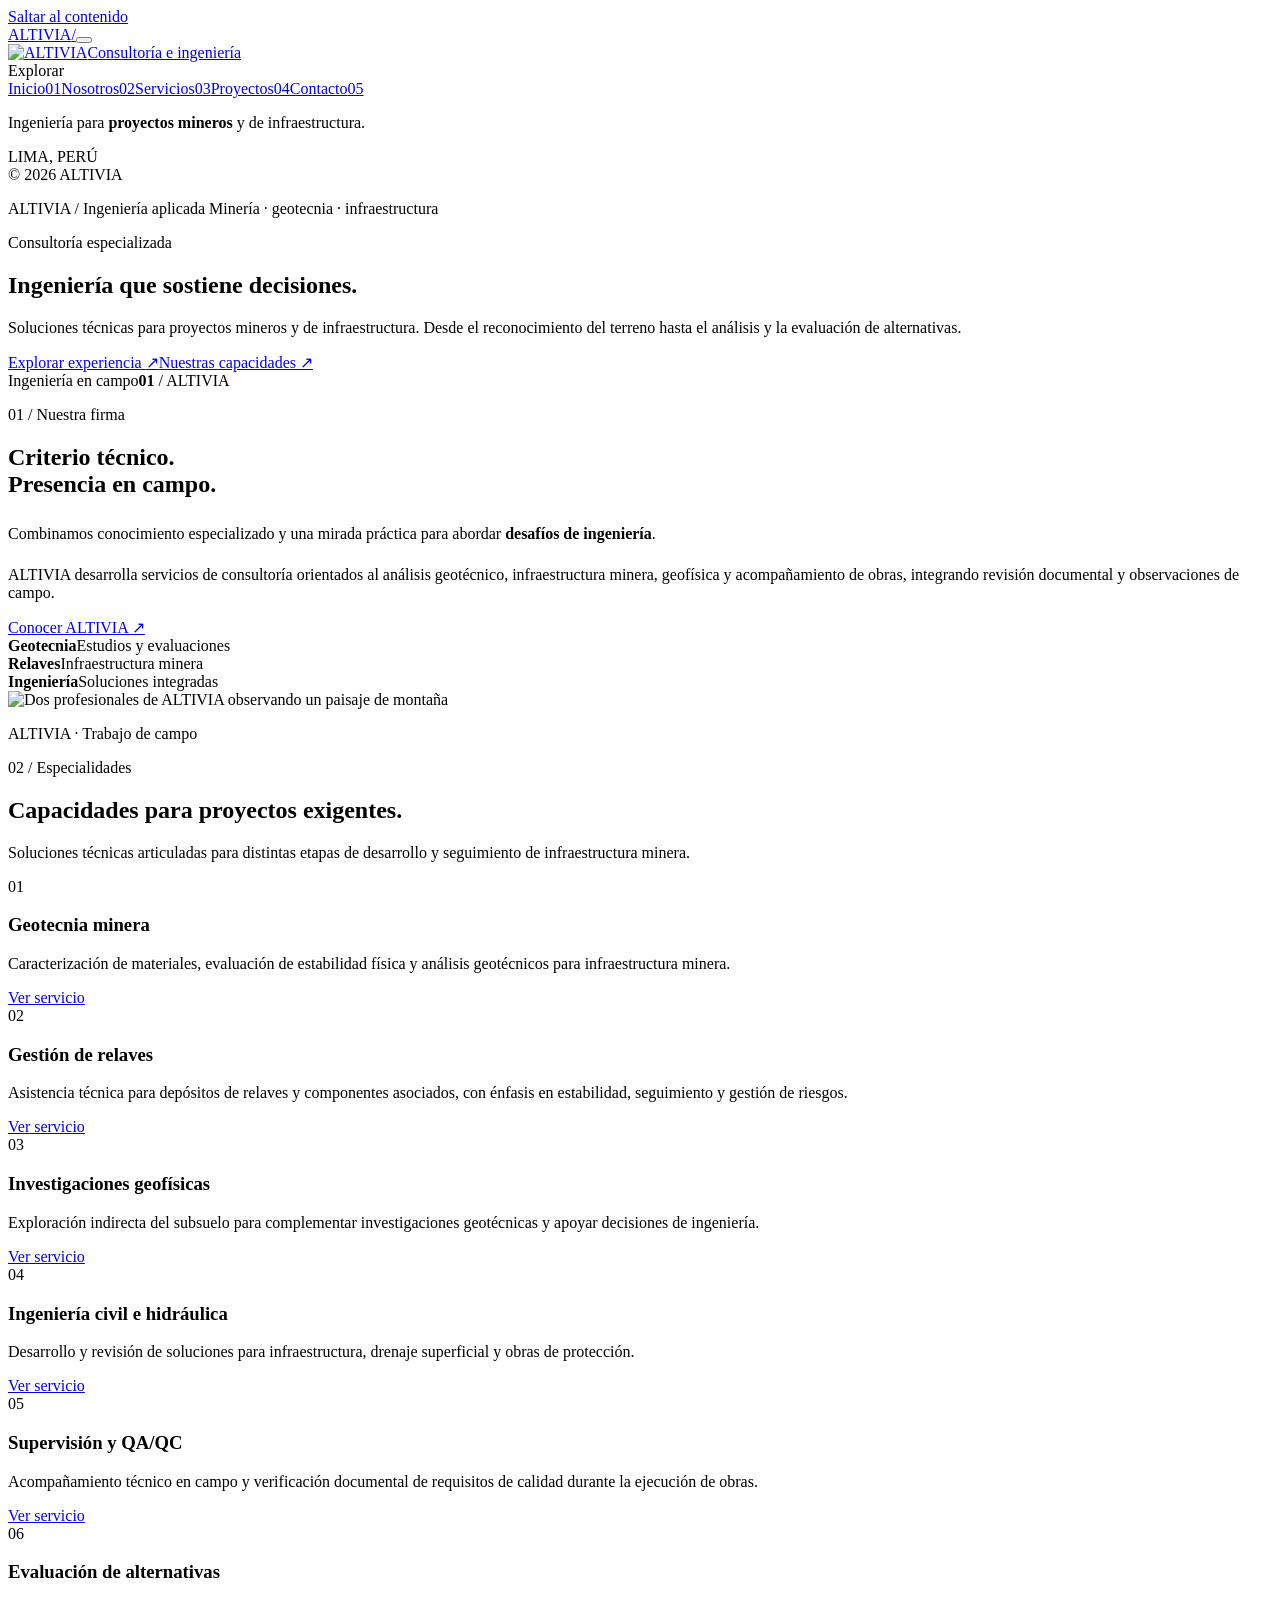
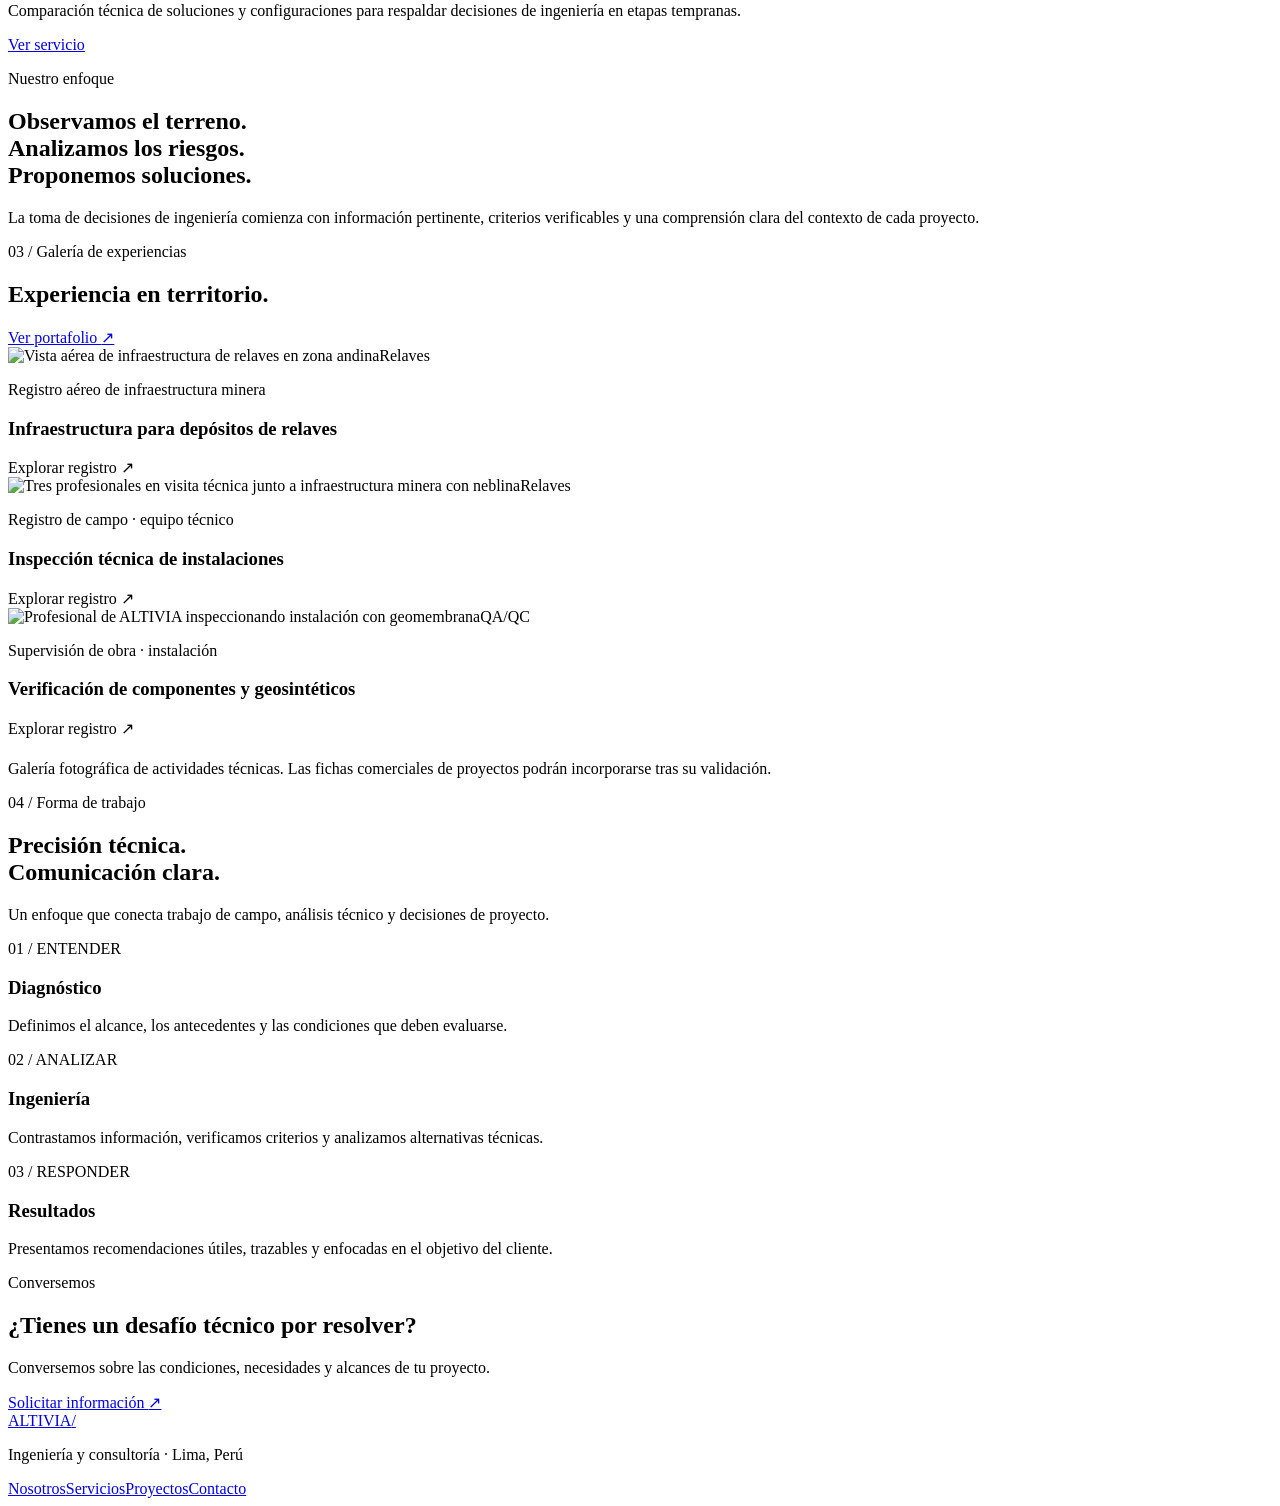
==== index.html @ 5d62ef06 "Add files via upload" ====
<!doctype html><html lang="es"><head><meta charset="utf-8"><meta name="viewport" content="width=device-width,initial-scale=1"><meta name="theme-color" content="#061e30"><meta name="description" content="Ingeniería y consultoría para minería, geotecnia, relaves e infraestructura. ALTIVIA, Lima, Perú."><meta property="og:type" content="website"><meta property="og:title" content="ALTIVIA | Ingeniería y consultoría minera"><meta property="og:description" content="Ingeniería y consultoría para minería, geotecnia, relaves e infraestructura. ALTIVIA, Lima, Perú."><meta property="og:image" content="assets/img/aerial-relaves.webp"><title>ALTIVIA | Ingeniería y consultoría minera</title><link rel="icon" type="image/svg+xml" href="favicon.svg"><link rel="preconnect" href="https://fonts.googleapis.com"><link rel="preconnect" href="https://fonts.gstatic.com" crossorigin><link rel="stylesheet" href="assets/css/styles.css"></head><body><div class="layout"><a class="skip" href="#contenido">Saltar al contenido</a>
<header class="mobile-header"><a class="mobile-logo" href="index.html" aria-label="ALTIVIA, ir al inicio">ALTIVIA<span style="color:var(--red)">/</span></a><button type="button" class="mobile-nav-trigger" id="mobile-menu" aria-label="Abrir navegación" aria-controls="main-sidebar" aria-expanded="false"><span class="burger-icon" aria-hidden="true"><i></i><i></i><i></i></span></button></header>
<div class="mobile-scrim" id="mobile-scrim" aria-hidden="true"></div>
<aside class="sidebar" id="main-sidebar" aria-label="Navegación principal"><a href="index.html" class="brand" aria-label="ALTIVIA - Inicio"><img class="brand-img" src="assets/img/altivia-logotipo-blanco.png" alt="ALTIVIA" width="164" height="45"><span class="brand-sub">Consultoría e ingeniería</span></a><div class="sidebar-lab">Explorar</div><nav class="site-nav"><a class="nav-link current" href="index.html" aria-current="page"><span>Inicio</span><span class="nav-no">01</span></a><a class="nav-link " href="nosotros.html" ><span>Nosotros</span><span class="nav-no">02</span></a><a class="nav-link " href="servicios.html" ><span>Servicios</span><span class="nav-no">03</span></a><a class="nav-link " href="proyectos.html" ><span>Proyectos</span><span class="nav-no">04</span></a><a class="nav-link " href="contacto.html" ><span>Contacto</span><span class="nav-no">05</span></a></nav><div class="sidebar-bottom"><span class="side-line"></span><p class="side-tagline">Ingeniería para <strong>proyectos mineros</strong> y de infraestructura.</p><p class="side-small">LIMA, PERÚ<br>© <span id="year">2026</span> ALTIVIA</p></div></aside><main class="main" id="contenido"><section class="hero"><div class="top-rail"><span>ALTIVIA / Ingeniería aplicada</span><span class="top-right"><i class="top-dot"></i> Minería · geotecnia · infraestructura</span></div><div class="hero-content wrap page-inner"><p class="eyebrow">Consultoría especializada</p><h1>Ingeniería que <strong>sostiene</strong> decisiones.</h1><p class="hero-desc">Soluciones técnicas para proyectos mineros y de infraestructura. Desde el reconocimiento del terreno hasta el análisis y la evaluación de alternativas.</p><div class="btn-row"><a href="proyectos.html" class="button">Explorar experiencia <span class="arrow" aria-hidden="true">↗</span></a><a href="servicios.html" class="button button-outline">Nuestras capacidades <span class="arrow" aria-hidden="true">↗</span></a></div></div><div class="hero-footer"><span class="scroll-indicator">Ingeniería en campo</span><span class="hero-index"><strong>01</strong> / ALTIVIA</span></div></section>
<section class="section section-white wrap"><div class="page-inner two-col"><div><p class="section-kicker">01 / Nuestra firma</p><h2 class="section-title" style="margin-bottom:27px">Criterio técnico.<br><strong>Presencia en campo.</strong></h2><p class="lead">Combinamos conocimiento especializado y una mirada práctica para abordar <strong>desafíos de ingeniería</strong>.</p><p class="bodycopy" style="margin-top:23px">ALTIVIA desarrolla servicios de consultoría orientados al análisis geotécnico, infraestructura minera, geofísica y acompañamiento de obras, integrando revisión documental y observaciones de campo.</p><a href="nosotros.html" class="button button-text" style="margin-top:22px">Conocer ALTIVIA <span class="arrow">↗</span></a><div class="mini-metrics"><div class="mini-metric"><strong>Geotecnia</strong><span>Estudios y evaluaciones</span></div><div class="mini-metric"><strong>Relaves</strong><span>Infraestructura minera</span></div><div class="mini-metric"><strong>Ingeniería</strong><span>Soluciones integradas</span></div></div></div><div><div class="photo-frame about-photo"><img loading="lazy" src="assets/img/equipo-en-campo.webp" alt="Dos profesionales de ALTIVIA observando un paisaje de montaña" width="720" height="960"></div><p class="photo-credit">ALTIVIA · Trabajo de campo</p></div></div></section>
<section class="section section-pale wrap"><div class="page-inner"><div class="section-head"><div><p class="section-kicker">02 / Especialidades</p><h2 class="section-title">Capacidades para <strong>proyectos exigentes.</strong></h2></div><p class="section-intro">Soluciones técnicas articuladas para distintas etapas de desarrollo y seguimiento de infraestructura minera.</p></div><div class="service-list"><article class="service"><span class="service-num">01</span><h3>Geotecnia minera</h3><p>Caracterización de materiales, evaluación de estabilidad física y análisis geotécnicos para infraestructura minera.</p><a class="micro-link" href="servicios.html#servicio-1">Ver servicio</a></article><article class="service"><span class="service-num">02</span><h3>Gestión de relaves</h3><p>Asistencia técnica para depósitos de relaves y componentes asociados, con énfasis en estabilidad, seguimiento y gestión de riesgos.</p><a class="micro-link" href="servicios.html#servicio-2">Ver servicio</a></article><article class="service"><span class="service-num">03</span><h3>Investigaciones geofísicas</h3><p>Exploración indirecta del subsuelo para complementar investigaciones geotécnicas y apoyar decisiones de ingeniería.</p><a class="micro-link" href="servicios.html#servicio-3">Ver servicio</a></article><article class="service"><span class="service-num">04</span><h3>Ingeniería civil e hidráulica</h3><p>Desarrollo y revisión de soluciones para infraestructura, drenaje superficial y obras de protección.</p><a class="micro-link" href="servicios.html#servicio-4">Ver servicio</a></article><article class="service"><span class="service-num">05</span><h3>Supervisión y QA/QC</h3><p>Acompañamiento técnico en campo y verificación documental de requisitos de calidad durante la ejecución de obras.</p><a class="micro-link" href="servicios.html#servicio-5">Ver servicio</a></article><article class="service"><span class="service-num">06</span><h3>Evaluación de alternativas</h3><p>Comparación técnica de soluciones y configuraciones para respaldar decisiones de ingeniería en etapas tempranas.</p><a class="micro-link" href="servicios.html#servicio-6">Ver servicio</a></article></div></div></section>
<section class="image-band wrap"><div class="page-inner" style="width:100%"><div class="band-body"><p class="eyebrow">Nuestro enfoque</p><h2>Observamos el terreno.<br><strong>Analizamos los riesgos.</strong><br>Proponemos soluciones.</h2><p>La toma de decisiones de ingeniería comienza con información pertinente, criterios verificables y una comprensión clara del contexto de cada proyecto.</p></div></div></section>
<section class="section section-white wrap"><div class="page-inner"><div class="section-head"><div><p class="section-kicker">03 / Galería de experiencias</p><h2 class="section-title">Experiencia <strong>en territorio.</strong></h2></div><a class="button button-text" href="proyectos.html">Ver portafolio <span class="arrow">↗</span></a></div><div class="project-grid"><article class="project-card" tabindex="0" role="button" aria-label="Abrir detalles: Infraestructura para depósitos de relaves" data-category="relaves" data-title="Infraestructura para depósitos de relaves" data-description="Registro fotográfico de componentes de una instalación minera en alta montaña. Ejemplo de los entornos donde se desarrollan evaluaciones de ingeniería, estabilidad y manejo del agua." data-label="Relaves" data-tasks="Reconocimiento de componentes e infraestructura|Identificación de condiciones relevantes de campo|Documentación fotográfica para evaluación técnica" data-areas="Registro aéreo de infraestructura minera"><div class="project-media"><img loading="lazy" src="assets/img/aerial-relaves.webp" alt="Vista aérea de infraestructura de relaves en zona andina" width="900" height="720"><span class="project-chip">Relaves</span></div><div class="project-content"><p class="project-sub">Registro aéreo de infraestructura minera</p><h3>Infraestructura para depósitos de relaves</h3><span class="project-link">Explorar registro <span class="arrow" aria-hidden="true">↗</span></span></div></article><article class="project-card" tabindex="0" role="button" aria-label="Abrir detalles: Inspección técnica de instalaciones" data-category="relaves" data-title="Inspección técnica de instalaciones" data-description="Experiencia visual de visitas técnicas en instalaciones con geomembrana y condiciones ambientales exigentes." data-label="Relaves" data-tasks="Recorridos y observaciones de campo|Levantamiento de información y registros|Revisión técnica de condiciones de instalación" data-areas="Registro de campo · equipo técnico"><div class="project-media"><img loading="lazy" src="assets/img/equipo-deposito.webp" alt="Tres profesionales en visita técnica junto a infraestructura minera con neblina" width="900" height="720"><span class="project-chip">Relaves</span></div><div class="project-content"><p class="project-sub">Registro de campo · equipo técnico</p><h3>Inspección técnica de instalaciones</h3><span class="project-link">Explorar registro <span class="arrow" aria-hidden="true">↗</span></span></div></article><article class="project-card" tabindex="0" role="button" aria-label="Abrir detalles: Verificación de componentes y geosintéticos" data-category="calidad" data-title="Verificación de componentes y geosintéticos" data-description="Registro de actividades de observación y seguimiento en campo para el control de componentes de ingeniería." data-label="QA/QC" data-tasks="Inspección visual de componentes|Registro de observaciones técnicas|Seguimiento de condiciones de ejecución" data-areas="Supervisión de obra · instalación"><div class="project-media"><img loading="lazy" src="assets/img/reconocimiento-tecnico.webp" alt="Profesional de ALTIVIA inspeccionando instalación con geomembrana" width="900" height="720"><span class="project-chip">QA/QC</span></div><div class="project-content"><p class="project-sub">Supervisión de obra · instalación</p><h3>Verificación de componentes y geosintéticos</h3><span class="project-link">Explorar registro <span class="arrow" aria-hidden="true">↗</span></span></div></article></div><p class="footnote" style="margin-top:22px">Galería fotográfica de actividades técnicas. Las fichas comerciales de proyectos podrán incorporarse tras su validación.</p></div></section>
<section class="section section-dark wrap"><div class="page-inner"><div class="section-head"><div><p class="section-kicker">04 / Forma de trabajo</p><h2 class="section-title">Precisión técnica.<br><strong>Comunicación clara.</strong></h2></div><p class="section-intro">Un enfoque que conecta trabajo de campo, análisis técnico y decisiones de proyecto.</p></div><div class="values-grid"><div class="value"><span class="value-no">01 / ENTENDER</span><h3 class="value-title">Diagnóstico</h3><p>Definimos el alcance, los antecedentes y las condiciones que deben evaluarse.</p></div><div class="value"><span class="value-no">02 / ANALIZAR</span><h3 class="value-title">Ingeniería</h3><p>Contrastamos información, verificamos criterios y analizamos alternativas técnicas.</p></div><div class="value"><span class="value-no">03 / RESPONDER</span><h3 class="value-title">Resultados</h3><p>Presentamos recomendaciones útiles, trazables y enfocadas en el objetivo del cliente.</p></div></div></div></section><section class="section cta wrap"><div class="page-inner cta-inner"><div><p class="eyebrow">Conversemos</p><h2>¿Tienes un <strong>desafío técnico</strong> por resolver?</h2><p>Conversemos sobre las condiciones, necesidades y alcances de tu proyecto.</p></div><a class="button" href="contacto.html">Solicitar información <span class="arrow" aria-hidden="true">↗</span></a></div></section><footer class="footer wrap"><div class="page-inner footer-inner"><div><a href="index.html" class="footer-brand">ALTIVIA<span class="foot-mark">/</span></a><p class="footer-meta">Ingeniería y consultoría · Lima, Perú</p></div><nav class="footer-links" aria-label="Enlaces inferiores"><a href="nosotros.html">Nosotros</a><a href="servicios.html">Servicios</a><a href="proyectos.html">Proyectos</a><a href="contacto.html">Contacto</a><a data-linkedin href="#" rel="noopener noreferrer" target="_blank" hidden>LinkedIn</a></nav></div></footer></main></div><div class="modal-overlay" id="project-modal" role="presentation" hidden><div class="modal" role="dialog" aria-modal="true" aria-labelledby="modal-title"><img class="modal-photo" id="modal-image" src="assets/img/aerial-relaves.webp" alt=""><div class="modal-body"><p class="eyebrow" id="modal-category">Registro</p><h2 id="modal-title">Registro técnico</h2><p id="modal-description"></p><p class="modal-label">Actividades relacionadas</p><ul id="modal-list"></ul><div class="fine-rule"></div><p class="footnote">Las fotografías representan experiencias de campo. Los alcances y referencias comerciales deberán validarse antes de su difusión pública.</p><a class="button button-navy" href="contacto.html" style="margin-top:25px">Conversemos <span class="arrow" aria-hidden="true">↗</span></a></div><button class="modal-close" type="button" aria-label="Cerrar detalles">×</button></div></div><script src="assets/js/config.js" defer></script><script src="assets/js/main.js" defer></script></body></html>
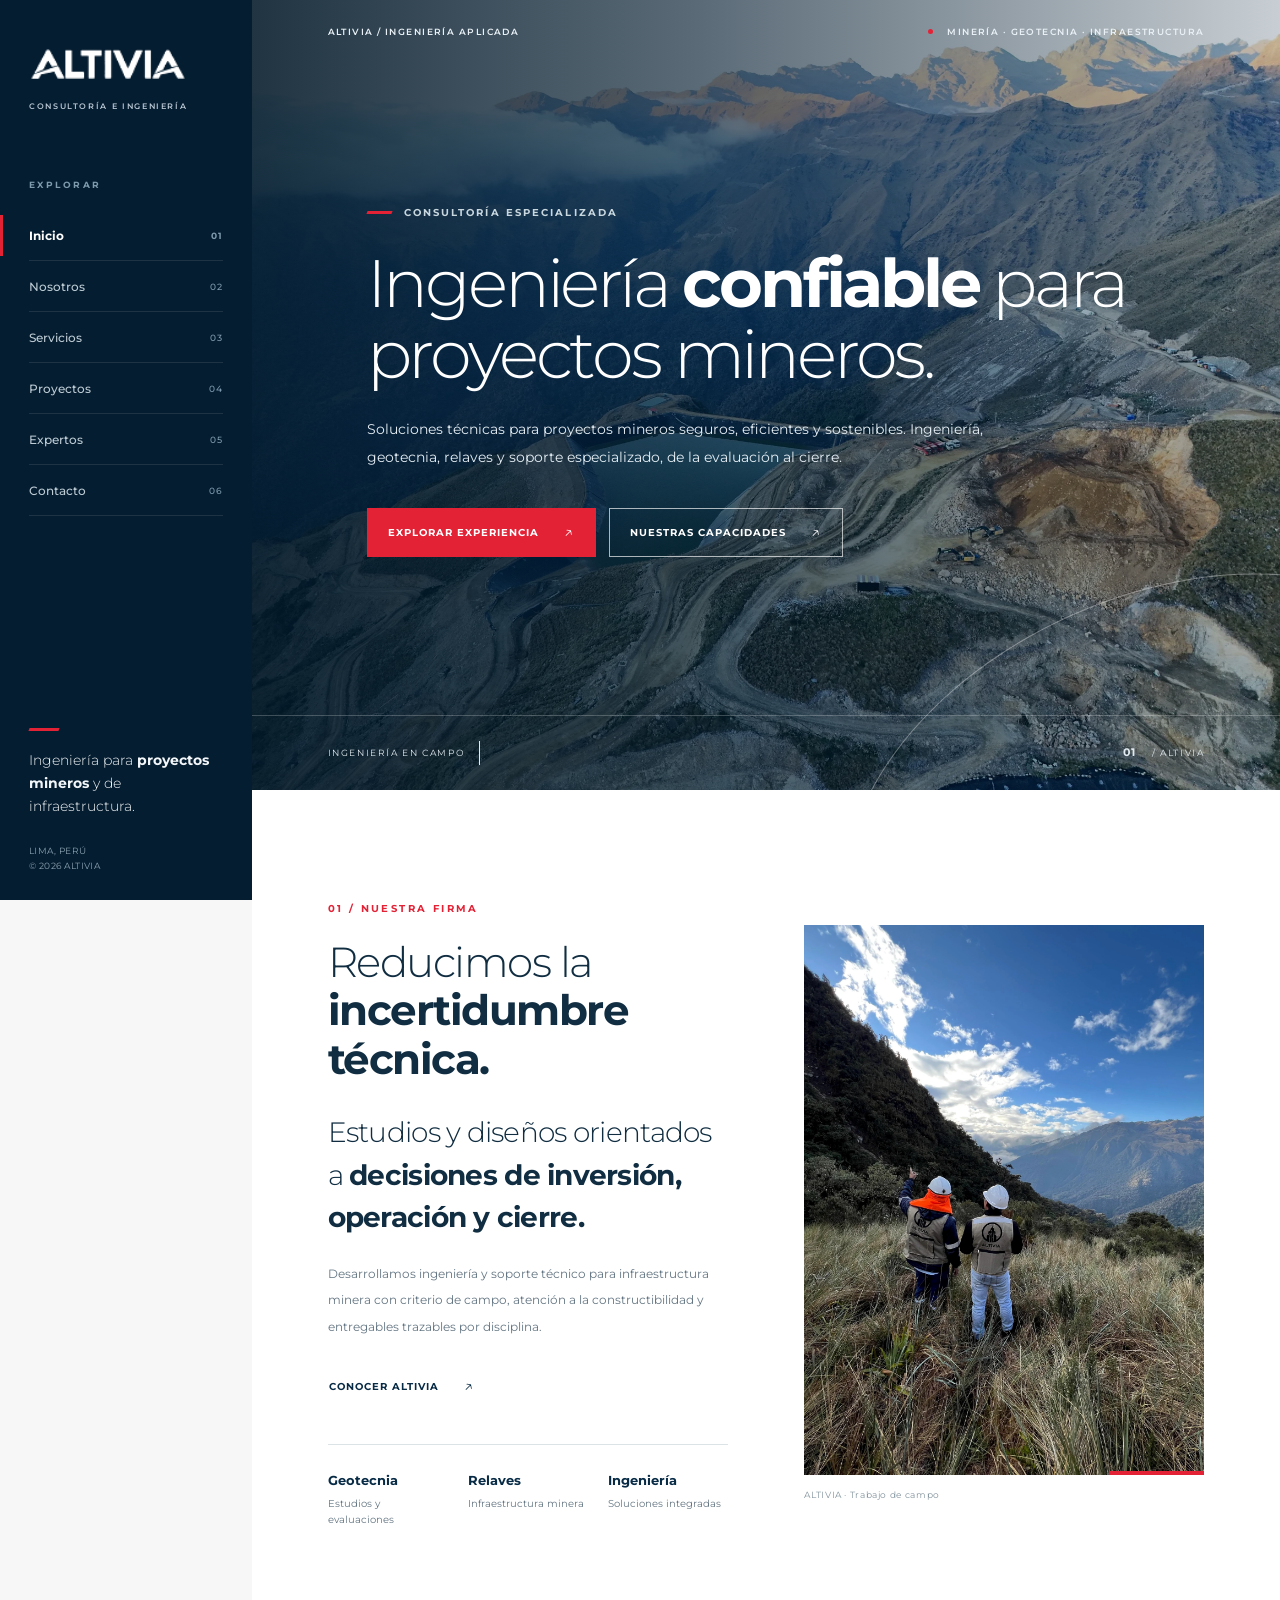
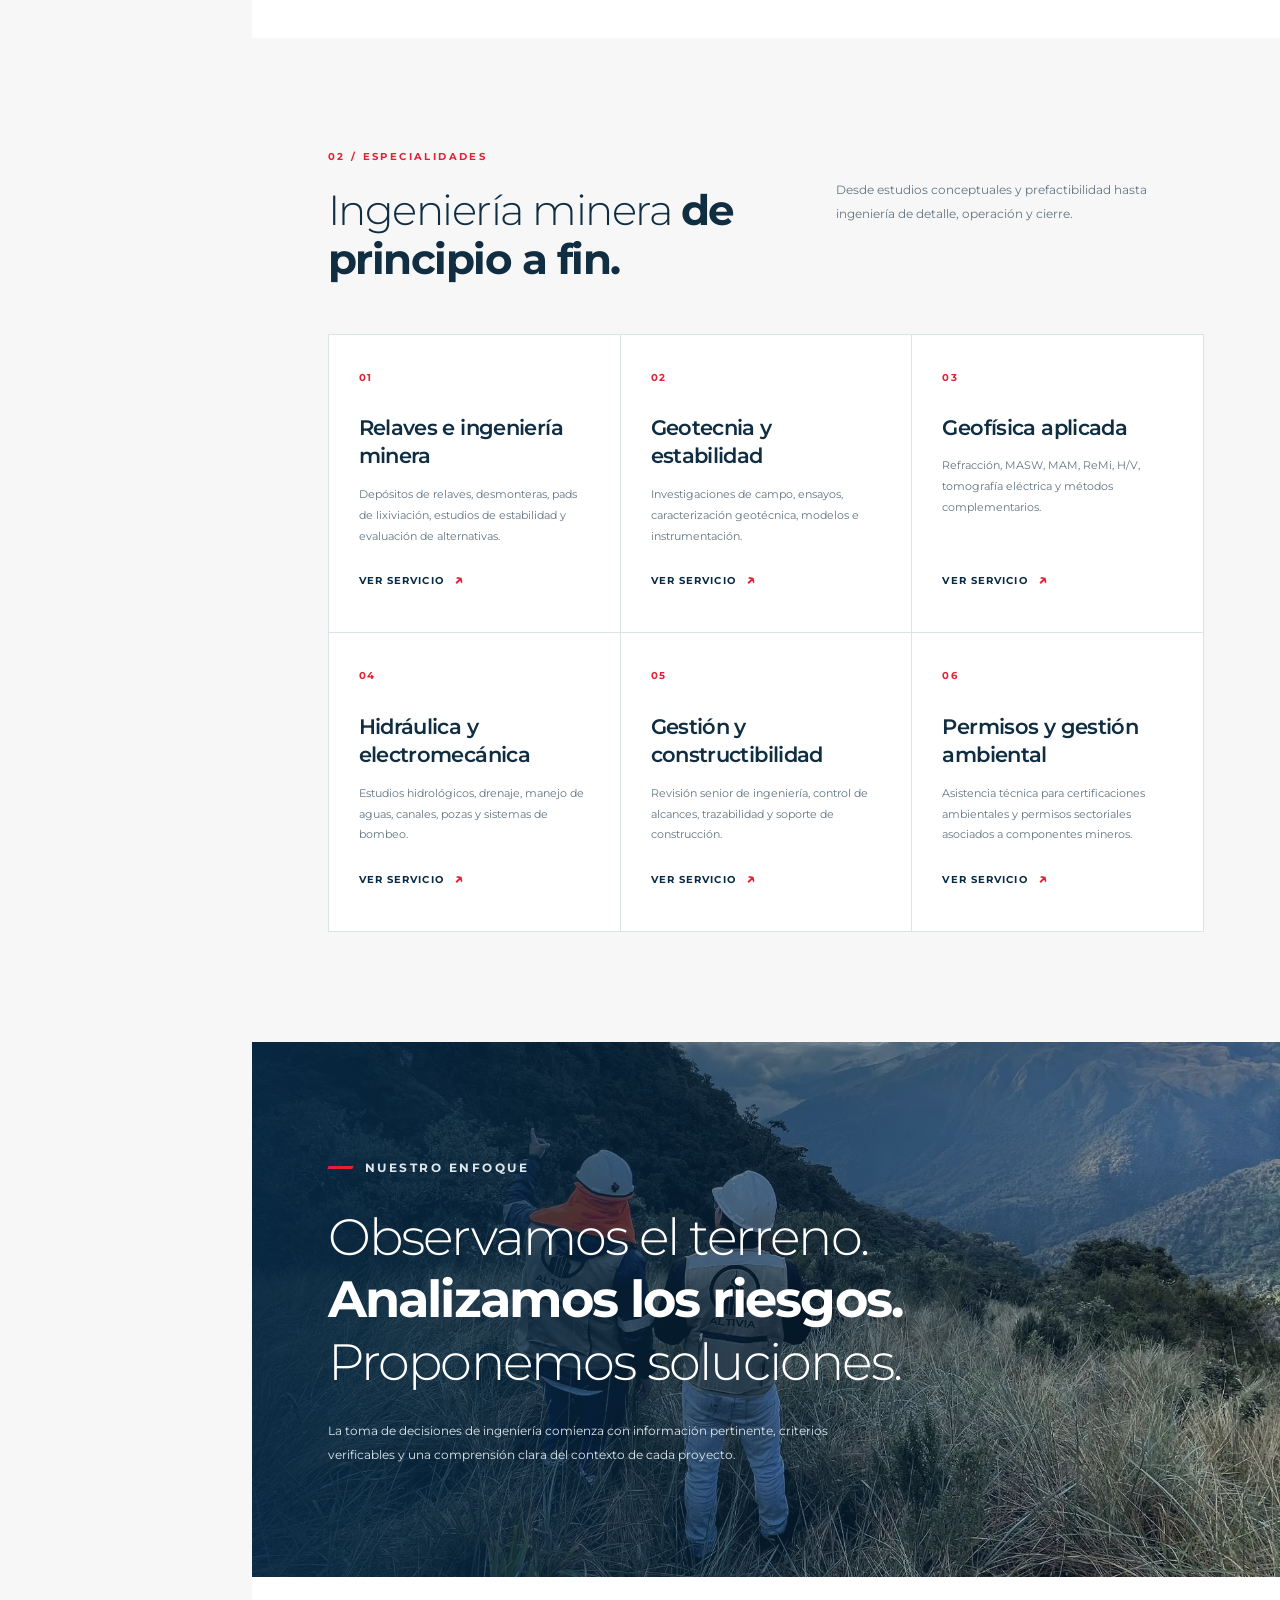
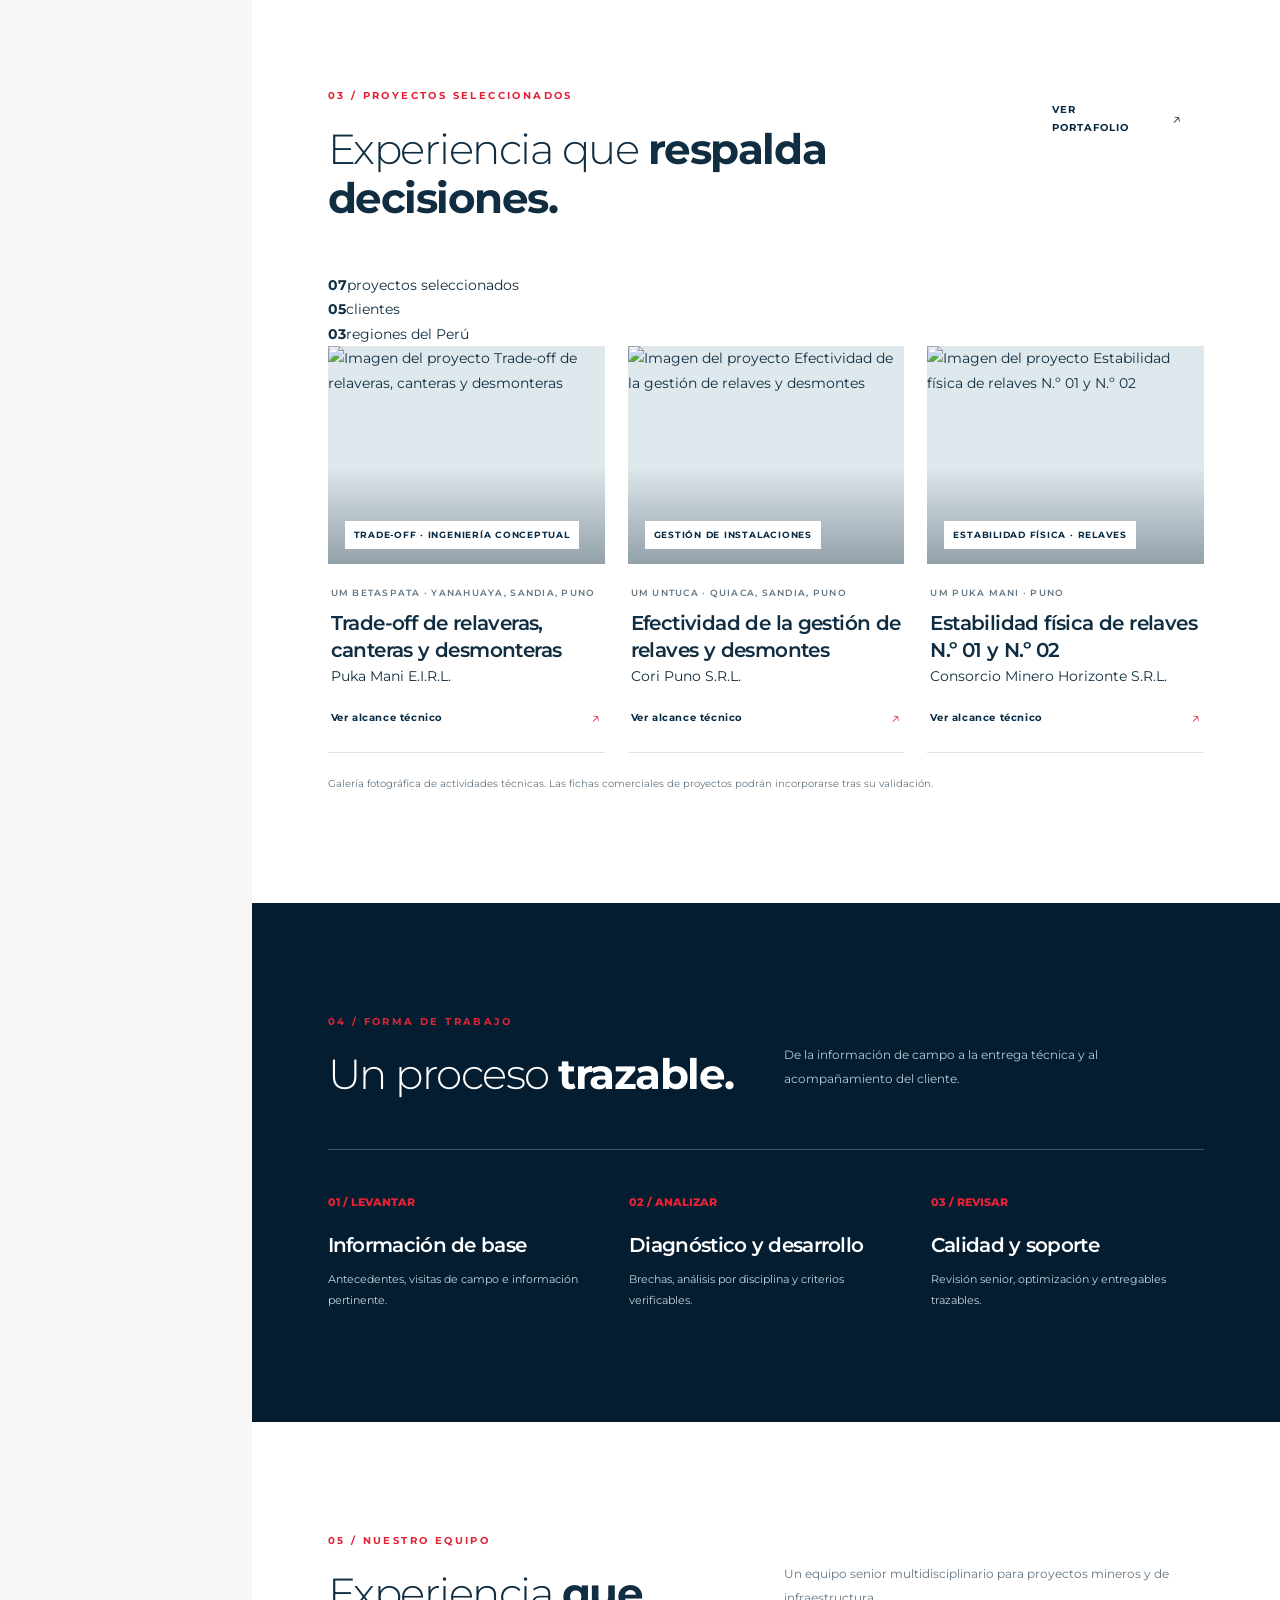
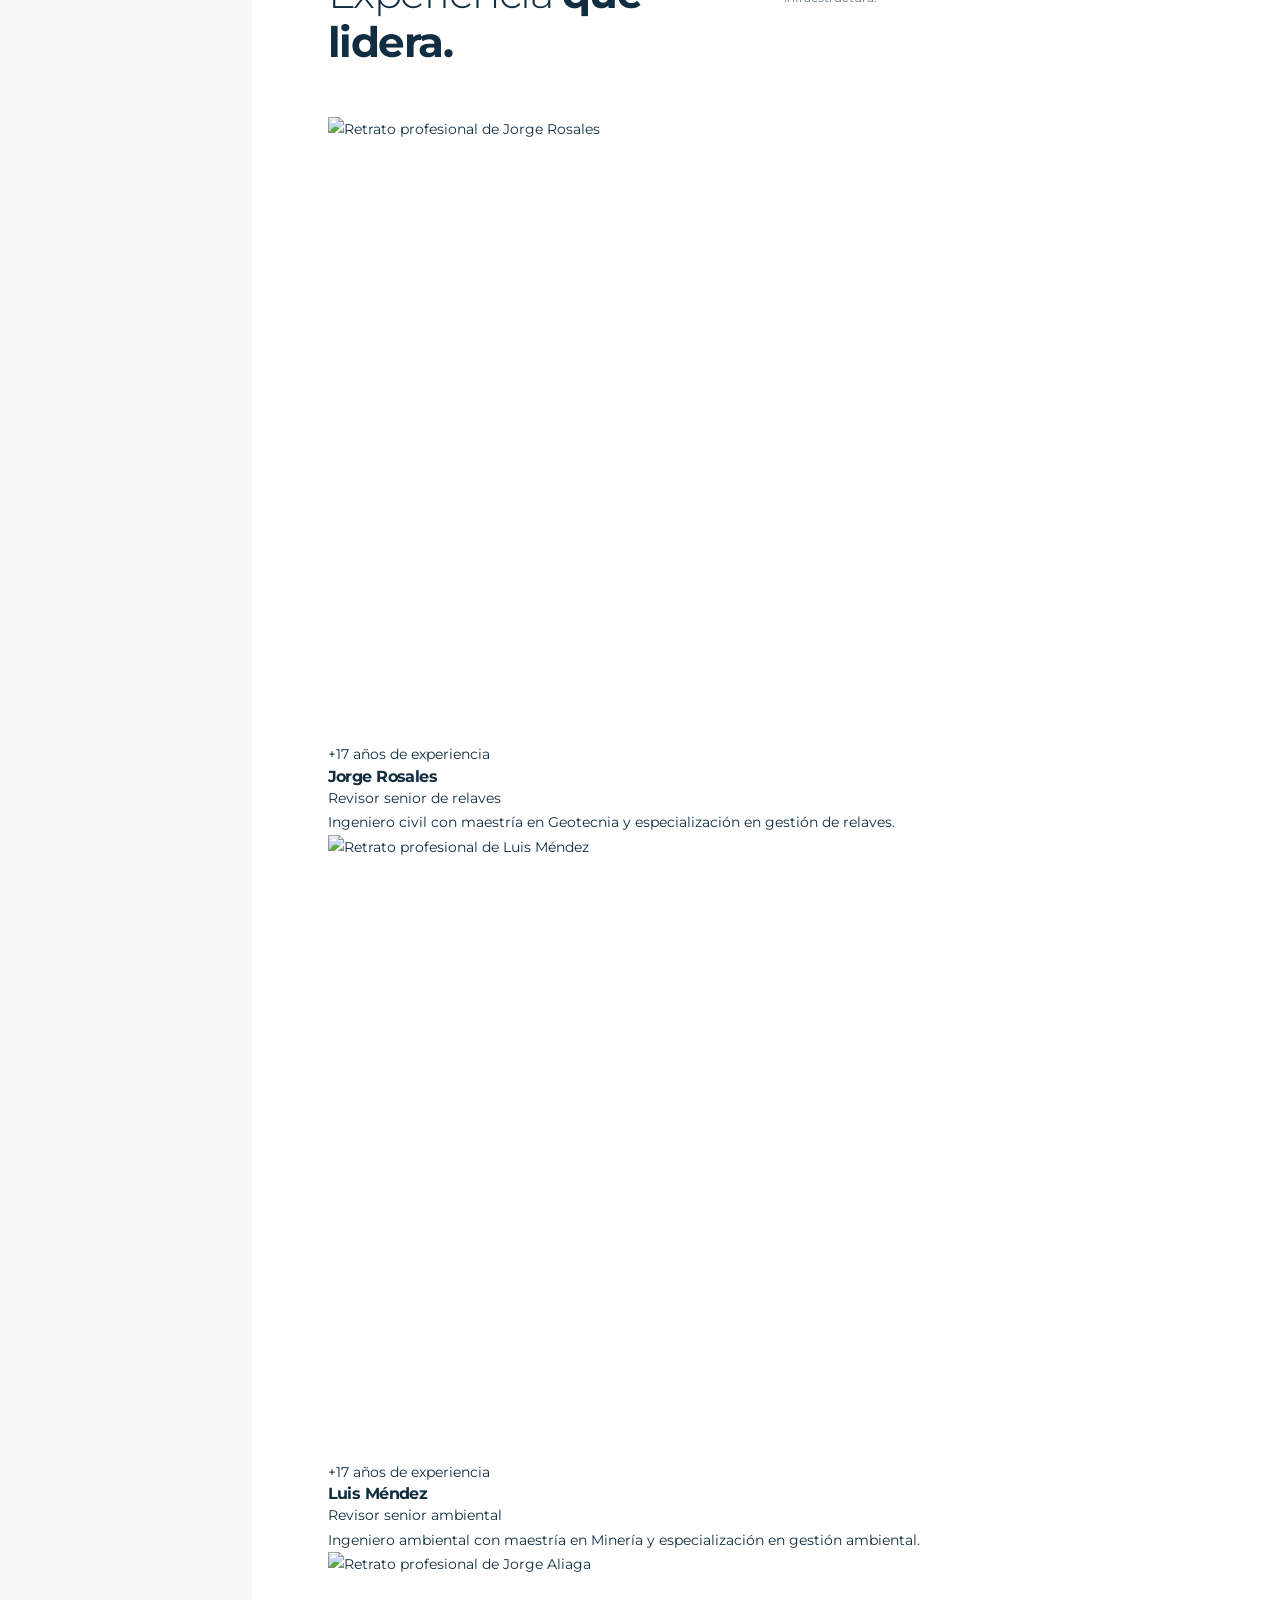
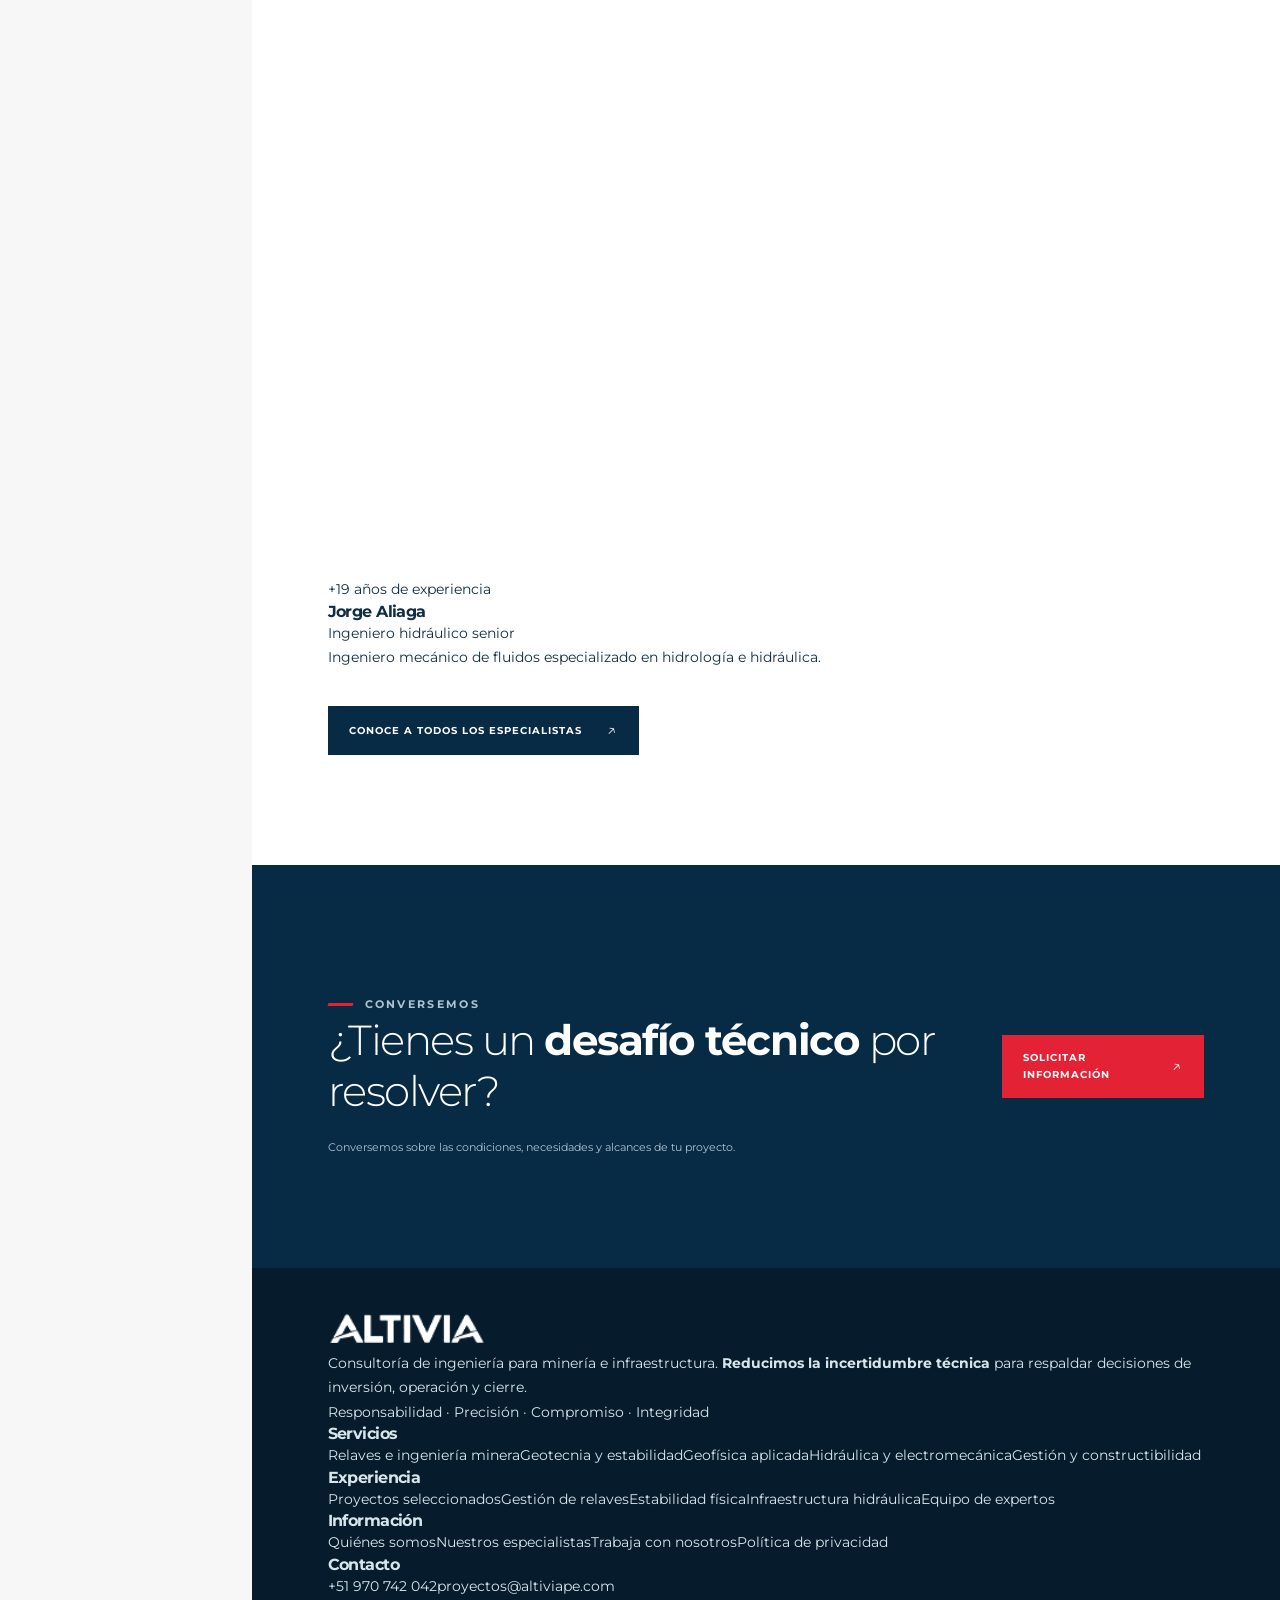
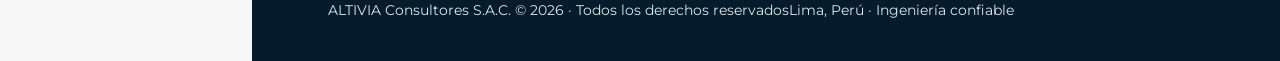
==== commit ce787ec9: "Add files via upload" ====
--- a/index.html
+++ b/index.html
@@ -1,9 +1,10 @@
-<!doctype html><html lang="es"><head><meta charset="utf-8"><meta name="viewport" content="width=device-width,initial-scale=1"><meta name="theme-color" content="#061e30"><meta name="description" content="Ingeniería y consultoría para minería, geotecnia, relaves e infraestructura. ALTIVIA, Lima, Perú."><meta property="og:type" content="website"><meta property="og:title" content="ALTIVIA | Ingeniería y consultoría minera"><meta property="og:description" content="Ingeniería y consultoría para minería, geotecnia, relaves e infraestructura. ALTIVIA, Lima, Perú."><meta property="og:image" content="assets/img/aerial-relaves.webp"><title>ALTIVIA | Ingeniería y consultoría minera</title><link rel="icon" type="image/svg+xml" href="favicon.svg"><link rel="preconnect" href="https://fonts.googleapis.com"><link rel="preconnect" href="https://fonts.gstatic.com" crossorigin><link rel="stylesheet" href="assets/css/styles.css"></head><body><div class="layout"><a class="skip" href="#contenido">Saltar al contenido</a>
-<header class="mobile-header"><a class="mobile-logo" href="index.html" aria-label="ALTIVIA, ir al inicio">ALTIVIA<span style="color:var(--red)">/</span></a><button type="button" class="mobile-nav-trigger" id="mobile-menu" aria-label="Abrir navegación" aria-controls="main-sidebar" aria-expanded="false"><span class="burger-icon" aria-hidden="true"><i></i><i></i><i></i></span></button></header>
-<div class="mobile-scrim" id="mobile-scrim" aria-hidden="true"></div>
-<aside class="sidebar" id="main-sidebar" aria-label="Navegación principal"><a href="index.html" class="brand" aria-label="ALTIVIA - Inicio"><img class="brand-img" src="assets/img/altivia-logotipo-blanco.png" alt="ALTIVIA" width="164" height="45"><span class="brand-sub">Consultoría e ingeniería</span></a><div class="sidebar-lab">Explorar</div><nav class="site-nav"><a class="nav-link current" href="index.html" aria-current="page"><span>Inicio</span><span class="nav-no">01</span></a><a class="nav-link " href="nosotros.html" ><span>Nosotros</span><span class="nav-no">02</span></a><a class="nav-link " href="servicios.html" ><span>Servicios</span><span class="nav-no">03</span></a><a class="nav-link " href="proyectos.html" ><span>Proyectos</span><span class="nav-no">04</span></a><a class="nav-link " href="contacto.html" ><span>Contacto</span><span class="nav-no">05</span></a></nav><div class="sidebar-bottom"><span class="side-line"></span><p class="side-tagline">Ingeniería para <strong>proyectos mineros</strong> y de infraestructura.</p><p class="side-small">LIMA, PERÚ<br>© <span id="year">2026</span> ALTIVIA</p></div></aside><main class="main" id="contenido"><section class="hero"><div class="top-rail"><span>ALTIVIA / Ingeniería aplicada</span><span class="top-right"><i class="top-dot"></i> Minería · geotecnia · infraestructura</span></div><div class="hero-content wrap page-inner"><p class="eyebrow">Consultoría especializada</p><h1>Ingeniería que <strong>sostiene</strong> decisiones.</h1><p class="hero-desc">Soluciones técnicas para proyectos mineros y de infraestructura. Desde el reconocimiento del terreno hasta el análisis y la evaluación de alternativas.</p><div class="btn-row"><a href="proyectos.html" class="button">Explorar experiencia <span class="arrow" aria-hidden="true">↗</span></a><a href="servicios.html" class="button button-outline">Nuestras capacidades <span class="arrow" aria-hidden="true">↗</span></a></div></div><div class="hero-footer"><span class="scroll-indicator">Ingeniería en campo</span><span class="hero-index"><strong>01</strong> / ALTIVIA</span></div></section>
-<section class="section section-white wrap"><div class="page-inner two-col"><div><p class="section-kicker">01 / Nuestra firma</p><h2 class="section-title" style="margin-bottom:27px">Criterio técnico.<br><strong>Presencia en campo.</strong></h2><p class="lead">Combinamos conocimiento especializado y una mirada práctica para abordar <strong>desafíos de ingeniería</strong>.</p><p class="bodycopy" style="margin-top:23px">ALTIVIA desarrolla servicios de consultoría orientados al análisis geotécnico, infraestructura minera, geofísica y acompañamiento de obras, integrando revisión documental y observaciones de campo.</p><a href="nosotros.html" class="button button-text" style="margin-top:22px">Conocer ALTIVIA <span class="arrow">↗</span></a><div class="mini-metrics"><div class="mini-metric"><strong>Geotecnia</strong><span>Estudios y evaluaciones</span></div><div class="mini-metric"><strong>Relaves</strong><span>Infraestructura minera</span></div><div class="mini-metric"><strong>Ingeniería</strong><span>Soluciones integradas</span></div></div></div><div><div class="photo-frame about-photo"><img loading="lazy" src="assets/img/equipo-en-campo.webp" alt="Dos profesionales de ALTIVIA observando un paisaje de montaña" width="720" height="960"></div><p class="photo-credit">ALTIVIA · Trabajo de campo</p></div></div></section>
-<section class="section section-pale wrap"><div class="page-inner"><div class="section-head"><div><p class="section-kicker">02 / Especialidades</p><h2 class="section-title">Capacidades para <strong>proyectos exigentes.</strong></h2></div><p class="section-intro">Soluciones técnicas articuladas para distintas etapas de desarrollo y seguimiento de infraestructura minera.</p></div><div class="service-list"><article class="service"><span class="service-num">01</span><h3>Geotecnia minera</h3><p>Caracterización de materiales, evaluación de estabilidad física y análisis geotécnicos para infraestructura minera.</p><a class="micro-link" href="servicios.html#servicio-1">Ver servicio</a></article><article class="service"><span class="service-num">02</span><h3>Gestión de relaves</h3><p>Asistencia técnica para depósitos de relaves y componentes asociados, con énfasis en estabilidad, seguimiento y gestión de riesgos.</p><a class="micro-link" href="servicios.html#servicio-2">Ver servicio</a></article><article class="service"><span class="service-num">03</span><h3>Investigaciones geofísicas</h3><p>Exploración indirecta del subsuelo para complementar investigaciones geotécnicas y apoyar decisiones de ingeniería.</p><a class="micro-link" href="servicios.html#servicio-3">Ver servicio</a></article><article class="service"><span class="service-num">04</span><h3>Ingeniería civil e hidráulica</h3><p>Desarrollo y revisión de soluciones para infraestructura, drenaje superficial y obras de protección.</p><a class="micro-link" href="servicios.html#servicio-4">Ver servicio</a></article><article class="service"><span class="service-num">05</span><h3>Supervisión y QA/QC</h3><p>Acompañamiento técnico en campo y verificación documental de requisitos de calidad durante la ejecución de obras.</p><a class="micro-link" href="servicios.html#servicio-5">Ver servicio</a></article><article class="service"><span class="service-num">06</span><h3>Evaluación de alternativas</h3><p>Comparación técnica de soluciones y configuraciones para respaldar decisiones de ingeniería en etapas tempranas.</p><a class="micro-link" href="servicios.html#servicio-6">Ver servicio</a></article></div></div></section>
-<section class="image-band wrap"><div class="page-inner" style="width:100%"><div class="band-body"><p class="eyebrow">Nuestro enfoque</p><h2>Observamos el terreno.<br><strong>Analizamos los riesgos.</strong><br>Proponemos soluciones.</h2><p>La toma de decisiones de ingeniería comienza con información pertinente, criterios verificables y una comprensión clara del contexto de cada proyecto.</p></div></div></section>
-<section class="section section-white wrap"><div class="page-inner"><div class="section-head"><div><p class="section-kicker">03 / Galería de experiencias</p><h2 class="section-title">Experiencia <strong>en territorio.</strong></h2></div><a class="button button-text" href="proyectos.html">Ver portafolio <span class="arrow">↗</span></a></div><div class="project-grid"><article class="project-card" tabindex="0" role="button" aria-label="Abrir detalles: Infraestructura para depósitos de relaves" data-category="relaves" data-title="Infraestructura para depósitos de relaves" data-description="Registro fotográfico de componentes de una instalación minera en alta montaña. Ejemplo de los entornos donde se desarrollan evaluaciones de ingeniería, estabilidad y manejo del agua." data-label="Relaves" data-tasks="Reconocimiento de componentes e infraestructura|Identificación de condiciones relevantes de campo|Documentación fotográfica para evaluación técnica" data-areas="Registro aéreo de infraestructura minera"><div class="project-media"><img loading="lazy" src="assets/img/aerial-relaves.webp" alt="Vista aérea de infraestructura de relaves en zona andina" width="900" height="720"><span class="project-chip">Relaves</span></div><div class="project-content"><p class="project-sub">Registro aéreo de infraestructura minera</p><h3>Infraestructura para depósitos de relaves</h3><span class="project-link">Explorar registro <span class="arrow" aria-hidden="true">↗</span></span></div></article><article class="project-card" tabindex="0" role="button" aria-label="Abrir detalles: Inspección técnica de instalaciones" data-category="relaves" data-title="Inspección técnica de instalaciones" data-description="Experiencia visual de visitas técnicas en instalaciones con geomembrana y condiciones ambientales exigentes." data-label="Relaves" data-tasks="Recorridos y observaciones de campo|Levantamiento de información y registros|Revisión técnica de condiciones de instalación" data-areas="Registro de campo · equipo técnico"><div class="project-media"><img loading="lazy" src="assets/img/equipo-deposito.webp" alt="Tres profesionales en visita técnica junto a infraestructura minera con neblina" width="900" height="720"><span class="project-chip">Relaves</span></div><div class="project-content"><p class="project-sub">Registro de campo · equipo técnico</p><h3>Inspección técnica de instalaciones</h3><span class="project-link">Explorar registro <span class="arrow" aria-hidden="true">↗</span></span></div></article><article class="project-card" tabindex="0" role="button" aria-label="Abrir detalles: Verificación de componentes y geosintéticos" data-category="calidad" data-title="Verificación de componentes y geosintéticos" data-description="Registro de actividades de observación y seguimiento en campo para el control de componentes de ingeniería." data-label="QA/QC" data-tasks="Inspección visual de componentes|Registro de observaciones técnicas|Seguimiento de condiciones de ejecución" data-areas="Supervisión de obra · instalación"><div class="project-media"><img loading="lazy" src="assets/img/reconocimiento-tecnico.webp" alt="Profesional de ALTIVIA inspeccionando instalación con geomembrana" width="900" height="720"><span class="project-chip">QA/QC</span></div><div class="project-content"><p class="project-sub">Supervisión de obra · instalación</p><h3>Verificación de componentes y geosintéticos</h3><span class="project-link">Explorar registro <span class="arrow" aria-hidden="true">↗</span></span></div></article></div><p class="footnote" style="margin-top:22px">Galería fotográfica de actividades técnicas. Las fichas comerciales de proyectos podrán incorporarse tras su validación.</p></div></section>
-<section class="section section-dark wrap"><div class="page-inner"><div class="section-head"><div><p class="section-kicker">04 / Forma de trabajo</p><h2 class="section-title">Precisión técnica.<br><strong>Comunicación clara.</strong></h2></div><p class="section-intro">Un enfoque que conecta trabajo de campo, análisis técnico y decisiones de proyecto.</p></div><div class="values-grid"><div class="value"><span class="value-no">01 / ENTENDER</span><h3 class="value-title">Diagnóstico</h3><p>Definimos el alcance, los antecedentes y las condiciones que deben evaluarse.</p></div><div class="value"><span class="value-no">02 / ANALIZAR</span><h3 class="value-title">Ingeniería</h3><p>Contrastamos información, verificamos criterios y analizamos alternativas técnicas.</p></div><div class="value"><span class="value-no">03 / RESPONDER</span><h3 class="value-title">Resultados</h3><p>Presentamos recomendaciones útiles, trazables y enfocadas en el objetivo del cliente.</p></div></div></div></section><section class="section cta wrap"><div class="page-inner cta-inner"><div><p class="eyebrow">Conversemos</p><h2>¿Tienes un <strong>desafío técnico</strong> por resolver?</h2><p>Conversemos sobre las condiciones, necesidades y alcances de tu proyecto.</p></div><a class="button" href="contacto.html">Solicitar información <span class="arrow" aria-hidden="true">↗</span></a></div></section><footer class="footer wrap"><div class="page-inner footer-inner"><div><a href="index.html" class="footer-brand">ALTIVIA<span class="foot-mark">/</span></a><p class="footer-meta">Ingeniería y consultoría · Lima, Perú</p></div><nav class="footer-links" aria-label="Enlaces inferiores"><a href="nosotros.html">Nosotros</a><a href="servicios.html">Servicios</a><a href="proyectos.html">Proyectos</a><a href="contacto.html">Contacto</a><a data-linkedin href="#" rel="noopener noreferrer" target="_blank" hidden>LinkedIn</a></nav></div></footer></main></div><div class="modal-overlay" id="project-modal" role="presentation" hidden><div class="modal" role="dialog" aria-modal="true" aria-labelledby="modal-title"><img class="modal-photo" id="modal-image" src="assets/img/aerial-relaves.webp" alt=""><div class="modal-body"><p class="eyebrow" id="modal-category">Registro</p><h2 id="modal-title">Registro técnico</h2><p id="modal-description"></p><p class="modal-label">Actividades relacionadas</p><ul id="modal-list"></ul><div class="fine-rule"></div><p class="footnote">Las fotografías representan experiencias de campo. Los alcances y referencias comerciales deberán validarse antes de su difusión pública.</p><a class="button button-navy" href="contacto.html" style="margin-top:25px">Conversemos <span class="arrow" aria-hidden="true">↗</span></a></div><button class="modal-close" type="button" aria-label="Cerrar detalles">×</button></div></div><script src="assets/js/config.js" defer></script><script src="assets/js/main.js" defer></script></body></html>+<!DOCTYPE html>
+<html lang="es"><head><meta charset="utf-8"/><meta content="width=device-width,initial-scale=1" name="viewport"/><meta content="#061e30" name="theme-color"/><meta content="Ingeniería y consultoría para minería, geotecnia, relaves e infraestructura. ALTIVIA, Lima, Perú." name="description"/><meta content="website" property="og:type"/><meta content="ALTIVIA | Ingeniería y consultoría minera" property="og:title"/><meta content="Ingeniería y consultoría para minería, geotecnia, relaves e infraestructura. ALTIVIA, Lima, Perú." property="og:description"/><meta content="assets/img/aerial-relaves.webp" property="og:image"/><title>ALTIVIA | Ingeniería y consultoría minera</title><link href="favicon.svg" rel="icon" type="image/svg+xml"/><link href="https://fonts.googleapis.com" rel="preconnect"/><link crossorigin="" href="https://fonts.gstatic.com" rel="preconnect"/><link href="assets/css/styles.css?v=3" rel="stylesheet"/></head><body><div class="layout"><a class="skip" href="#contenido">Saltar al contenido</a>
+<header class="mobile-header"><a aria-label="ALTIVIA, ir al inicio" class="mobile-logo" href="index.html">ALTIVIA<span style="color:var(--red)">/</span></a><button aria-controls="main-sidebar" aria-expanded="false" aria-label="Abrir navegación" class="mobile-nav-trigger" id="mobile-menu" type="button"><span aria-hidden="true" class="burger-icon"><i></i><i></i><i></i></span></button></header>
+<div aria-hidden="true" class="mobile-scrim" id="mobile-scrim"></div>
+<aside aria-label="Navegación principal" class="sidebar" id="main-sidebar"><a aria-label="ALTIVIA - Inicio" class="brand" href="index.html"><img alt="ALTIVIA" class="brand-img" height="45" src="assets/img/altivia-logotipo-blanco.png" width="164"/><span class="brand-sub">Consultoría e ingeniería</span></a><div class="sidebar-lab">Explorar</div><nav class="site-nav"><a aria-current="page" class="nav-link current" href="index.html"><span>Inicio</span><span class="nav-no">01</span></a><a class="nav-link" href="nosotros.html"><span>Nosotros</span><span class="nav-no">02</span></a><a class="nav-link" href="servicios.html"><span>Servicios</span><span class="nav-no">03</span></a><a class="nav-link" href="proyectos.html"><span>Proyectos</span><span class="nav-no">04</span></a><a class="nav-link" href="expertos.html"><span>Expertos</span><span class="nav-no">05</span></a><a class="nav-link" href="contacto.html"><span>Contacto</span><span class="nav-no">06</span></a></nav><div class="sidebar-bottom"><span class="side-line"></span><p class="side-tagline">Ingeniería para <strong>proyectos mineros</strong> y de infraestructura.</p><p class="side-small">LIMA, PERÚ<br/>© <span id="year">2026</span> ALTIVIA</p></div></aside><main class="main" id="contenido"><section class="hero"><div class="top-rail"><span>ALTIVIA / Ingeniería aplicada</span><span class="top-right"><i class="top-dot"></i> Minería · geotecnia · infraestructura</span></div><div class="hero-content wrap page-inner"><p class="eyebrow">Consultoría especializada</p><h1>Ingeniería <strong>confiable</strong> para proyectos mineros.</h1><p class="hero-desc">Soluciones técnicas para proyectos mineros seguros, eficientes y sostenibles. Ingeniería, geotecnia, relaves y soporte especializado, de la evaluación al cierre.</p><div class="btn-row"><a class="button" href="proyectos.html">Explorar experiencia <span aria-hidden="true" class="arrow">↗</span></a><a class="button button-outline" href="servicios.html">Nuestras capacidades <span aria-hidden="true" class="arrow">↗</span></a></div></div><div class="hero-footer"><span class="scroll-indicator">Ingeniería en campo</span><span class="hero-index"><strong>01</strong> / ALTIVIA</span></div></section>
+<section class="section section-white wrap"><div class="page-inner two-col"><div><p class="section-kicker">01 / Nuestra firma</p><h2 class="section-title" style="margin-bottom:27px">Reducimos la <strong>incertidumbre técnica.</strong></h2><p class="lead">Estudios y diseños orientados a <strong>decisiones de inversión, operación y cierre.</strong></p><p class="bodycopy" style="margin-top:23px">Desarrollamos ingeniería y soporte técnico para infraestructura minera con criterio de campo, atención a la constructibilidad y entregables trazables por disciplina.</p><a class="button button-text" href="nosotros.html" style="margin-top:22px">Conocer ALTIVIA <span class="arrow">↗</span></a><div class="mini-metrics"><div class="mini-metric"><strong>Geotecnia</strong><span>Estudios y evaluaciones</span></div><div class="mini-metric"><strong>Relaves</strong><span>Infraestructura minera</span></div><div class="mini-metric"><strong>Ingeniería</strong><span>Soluciones integradas</span></div></div></div><div><div class="photo-frame about-photo"><img alt="Dos profesionales de ALTIVIA observando un paisaje de montaña" height="960" loading="lazy" src="assets/img/equipo-en-campo.webp" width="720"/></div><p class="photo-credit">ALTIVIA · Trabajo de campo</p></div></div></section>
+<section class="section section-pale wrap"><div class="page-inner"><div class="section-head"><div><p class="section-kicker">02 / Especialidades</p><h2 class="section-title">Ingeniería minera <strong>de principio a fin.</strong></h2></div><p class="section-intro">Desde estudios conceptuales y prefactibilidad hasta ingeniería de detalle, operación y cierre.</p></div><div class="service-list"><article class="service"><span class="service-num">01</span><h3>Relaves e ingeniería minera</h3><p>Depósitos de relaves, desmonteras, pads de lixiviación, estudios de estabilidad y evaluación de alternativas.</p><a class="micro-link" href="servicios.html#servicio-1">Ver servicio</a></article><article class="service"><span class="service-num">02</span><h3>Geotecnia y estabilidad</h3><p>Investigaciones de campo, ensayos, caracterización geotécnica, modelos e instrumentación.</p><a class="micro-link" href="servicios.html#servicio-2">Ver servicio</a></article><article class="service"><span class="service-num">03</span><h3>Geofísica aplicada</h3><p>Refracción, MASW, MAM, ReMi, H/V, tomografía eléctrica y métodos complementarios.</p><a class="micro-link" href="servicios.html#servicio-3">Ver servicio</a></article><article class="service"><span class="service-num">04</span><h3>Hidráulica y electromecánica</h3><p>Estudios hidrológicos, drenaje, manejo de aguas, canales, pozas y sistemas de bombeo.</p><a class="micro-link" href="servicios.html#servicio-4">Ver servicio</a></article><article class="service"><span class="service-num">05</span><h3>Gestión y constructibilidad</h3><p>Revisión senior de ingeniería, control de alcances, trazabilidad y soporte de construcción.</p><a class="micro-link" href="servicios.html#servicio-5">Ver servicio</a></article><article class="service"><span class="service-num">06</span><h3>Permisos y gestión ambiental</h3><p>Asistencia técnica para certificaciones ambientales y permisos sectoriales asociados a componentes mineros.</p><a class="micro-link" href="servicios.html#servicio-6">Ver servicio</a></article></div></div></section>
+<section class="image-band wrap"><div class="page-inner" style="width:100%"><div class="band-body"><p class="eyebrow">Nuestro enfoque</p><h2>Observamos el terreno.<br/><strong>Analizamos los riesgos.</strong><br/>Proponemos soluciones.</h2><p>La toma de decisiones de ingeniería comienza con información pertinente, criterios verificables y una comprensión clara del contexto de cada proyecto.</p></div></div></section>
+<section class="section section-white wrap"><div class="page-inner"><div class="section-head"><div><p class="section-kicker">03 / Proyectos seleccionados</p><h2 class="section-title">Experiencia que <strong>respalda decisiones.</strong></h2></div><a class="button button-text" href="proyectos.html">Ver portafolio <span class="arrow">↗</span></a></div><div class="portfolio-stats"><div><strong>07</strong><span>proyectos seleccionados</span></div><div><strong>05</strong><span>clientes</span></div><div><strong>03</strong><span>regiones del Perú</span></div></div><div class="project-grid"><article aria-label="Ver detalle de Trade-off de relaveras, canteras y desmonteras" class="project-card" data-areas="Puka Mani E.I.R.L. UM Betaspata · Yanahuaya, Sandia, Puno" data-category="relaves" data-client="Puka Mani E.I.R.L." data-credit="Fotografía de reconocimiento del brochure ALTIVIA" data-description="Evaluación de alternativas de disposición de relaves y desmonte, identificación de canteras y definición conceptual de soluciones para la continuidad operativa de la UM Betaspata." data-label="Trade-off · ingeniería conceptual" data-location="UM Betaspata · Yanahuaya, Sandia, Puno" data-tasks="Diagnóstico y preselección de alternativas|Evaluación multicriterio (MCDA), CAPEX, OPEX y riesgos|Desarrollo conceptual de Cerro Lurini 4, Cantera 7 y Desmontera 1|Modelos geotécnicos, estabilidad, accesos e hidráulica" data-title="Trade-off de relaveras, canteras y desmonteras" role="button" tabindex="0"><div class="project-media"><img alt="Imagen del proyecto Trade-off de relaveras, canteras y desmonteras" height="790" loading="lazy" src="assets/img/proyecto-01-brochure.webp" width="1098"/><span class="project-chip">Trade-off · ingeniería conceptual</span></div><div class="project-content"><p class="project-sub">UM Betaspata · Yanahuaya, Sandia, Puno</p><h3>Trade-off de relaveras, canteras y desmonteras</h3><p class="project-client">Puka Mani E.I.R.L.</p><span class="project-link">Ver alcance técnico <span aria-hidden="true" class="arrow">↗</span></span></div></article><article aria-label="Ver detalle de Efectividad de la gestión de relaves y desmontes" class="project-card" data-areas="Cori Puno S.R.L. UM Untuca · Quiaca, Sandia, Puno" data-category="relaves" data-client="Cori Puno S.R.L." data-credit="Imagen satelital: Google Earth, según brochure ALTIVIA" data-description="Evaluación de controles de riesgo, procedimientos y concordancia con el diseño aprobado en cinco instalaciones: dos depósitos de relaves y tres de desmonte." data-label="Gestión de instalaciones" data-location="UM Untuca · Quiaca, Sandia, Puno" data-tasks="Revisión de ingenierías, manuales y matrices de riesgo|Inspecciones e identificación de brechas|Programas de monitoreo geotécnico para cinco depósitos|Planes de gestión para dos instalaciones de relaves" data-title="Efectividad de la gestión de relaves y desmontes" role="button" tabindex="0"><div class="project-media"><img alt="Imagen del proyecto Efectividad de la gestión de relaves y desmontes" height="790" loading="lazy" src="assets/img/proyecto-02-brochure.webp" width="1098"/><span class="project-chip">Gestión de instalaciones</span></div><div class="project-content"><p class="project-sub">UM Untuca · Quiaca, Sandia, Puno</p><h3>Efectividad de la gestión de relaves y desmontes</h3><p class="project-client">Cori Puno S.R.L.</p><span class="project-link">Ver alcance técnico <span aria-hidden="true" class="arrow">↗</span></span></div></article><article aria-label="Ver detalle de Estabilidad física de relaves N.º 01 y N.º 02" class="project-card" data-areas="Consorcio Minero Horizonte S.R.L. UM Puka Mani · Puno" data-category="geotecnia" data-client="Consorcio Minero Horizonte S.R.L." data-credit="Imagen satelital: Google Earth, según brochure ALTIVIA" data-description="Actualización de estudios de estabilidad de dos depósitos de relaves sobre la base de información geológica, geotécnica, topográfica, sísmica e instrumental." data-label="Estabilidad física · relaves" data-location="UM Puka Mani · Puno" data-tasks="Revisión de geometrías, propiedades e instrumentación|Adecuación de modelos y selección de secciones críticas|Análisis estático, pseudoestático y post-sísmico|Umbrales de alerta y gobernanza del monitoreo" data-title="Estabilidad física de relaves N.º 01 y N.º 02" role="button" tabindex="0"><div class="project-media"><img alt="Imagen del proyecto Estabilidad física de relaves N.º 01 y N.º 02" height="790" loading="lazy" src="assets/img/proyecto-03-brochure.webp" width="1098"/><span class="project-chip">Estabilidad física · relaves</span></div><div class="project-content"><p class="project-sub">UM Puka Mani · Puno</p><h3>Estabilidad física de relaves N.º 01 y N.º 02</h3><p class="project-client">Consorcio Minero Horizonte S.R.L.</p><span class="project-link">Ver alcance técnico <span aria-hidden="true" class="arrow">↗</span></span></div></article></div><p class="footnote" style="margin-top:22px">Galería fotográfica de actividades técnicas. Las fichas comerciales de proyectos podrán incorporarse tras su validación.</p></div></section>
+<section class="section section-dark wrap"><div class="page-inner"><div class="section-head"><div><p class="section-kicker">04 / Forma de trabajo</p><h2 class="section-title">Un proceso <strong>trazable.</strong></h2></div><p class="section-intro">De la información de campo a la entrega técnica y al acompañamiento del cliente.</p></div><div class="values-grid"><div class="value"><span class="value-no">01 / LEVANTAR</span><h3 class="value-title">Información de base</h3><p>Antecedentes, visitas de campo e información pertinente.</p></div><div class="value"><span class="value-no">02 / ANALIZAR</span><h3 class="value-title">Diagnóstico y desarrollo</h3><p>Brechas, análisis por disciplina y criterios verificables.</p></div><div class="value"><span class="value-no">03 / REVISAR</span><h3 class="value-title">Calidad y soporte</h3><p>Revisión senior, optimización y entregables trazables.</p></div></div></div></section><section class="section section-white wrap"><div class="page-inner"><div class="section-head"><div><p class="section-kicker">05 / Nuestro equipo</p><h2 class="section-title">Experiencia <strong>que lidera.</strong></h2></div><p class="section-intro">Un equipo senior multidisciplinario para proyectos mineros y de infraestructura.</p></div><div class="experts-grid"><article class="expert-card"><div class="expert-photo"><img alt="Retrato profesional de Jorge Rosales" height="625" loading="lazy" src="assets/img/especialista-01.webp" width="558"/></div><div class="expert-info"><span class="expert-years">+17 años de experiencia</span><h3>Jorge Rosales</h3><p class="expert-role">Revisor senior de relaves</p><p class="expert-bio">Ingeniero civil con maestría en Geotecnia y especialización en gestión de relaves.</p></div></article><article class="expert-card"><div class="expert-photo"><img alt="Retrato profesional de Luis Méndez" height="625" loading="lazy" src="assets/img/especialista-02.webp" width="558"/></div><div class="expert-info"><span class="expert-years">+17 años de experiencia</span><h3>Luis Méndez</h3><p class="expert-role">Revisor senior ambiental</p><p class="expert-bio">Ingeniero ambiental con maestría en Minería y especialización en gestión ambiental.</p></div></article><article class="expert-card"><div class="expert-photo"><img alt="Retrato profesional de Jorge Aliaga" height="625" loading="lazy" src="assets/img/especialista-03.webp" width="558"/></div><div class="expert-info"><span class="expert-years">+19 años de experiencia</span><h3>Jorge Aliaga</h3><p class="expert-role">Ingeniero hidráulico senior</p><p class="expert-bio">Ingeniero mecánico de fluidos especializado en hidrología e hidráulica.</p></div></article></div><a class="button button-navy" href="expertos.html" style="margin-top:36px">Conoce a todos los especialistas <span class="arrow">↗</span></a></div></section><section class="section cta wrap"><div class="page-inner cta-inner"><div><p class="eyebrow">Conversemos</p><h2>¿Tienes un <strong>desafío técnico</strong> por resolver?</h2><p>Conversemos sobre las condiciones, necesidades y alcances de tu proyecto.</p></div><a class="button" href="contacto.html">Solicitar información <span aria-hidden="true" class="arrow">↗</span></a></div></section><footer class="footer footer-pro wrap" role="contentinfo"><div class="page-inner"><div class="footer-columns"><div class="footer-column footer-company"><a class="footer-logo" href="index.html"><img alt="ALTIVIA Consultores" height="45" src="assets/img/altivia-logotipo-blanco.png" width="164"/></a><p>Consultoría de ingeniería para minería e infraestructura. <strong>Reducimos la incertidumbre técnica</strong> para respaldar decisiones de inversión, operación y cierre.</p><p class="footer-values">Responsabilidad · Precisión · Compromiso · Integridad</p></div><div class="footer-column"><h3>Servicios</h3><a href="servicios.html#servicio-1">Relaves e ingeniería minera</a><a href="servicios.html#servicio-2">Geotecnia y estabilidad</a><a href="servicios.html#servicio-3">Geofísica aplicada</a><a href="servicios.html#servicio-4">Hidráulica y electromecánica</a><a href="servicios.html#servicio-5">Gestión y constructibilidad</a></div><div class="footer-column"><h3>Experiencia</h3><a href="proyectos.html">Proyectos seleccionados</a><a href="proyectos.html?categoria=relaves">Gestión de relaves</a><a href="proyectos.html?categoria=geotecnia">Estabilidad física</a><a href="proyectos.html?categoria=agua">Infraestructura hidráulica</a><a href="expertos.html">Equipo de expertos</a></div><div class="footer-column"><h3>Información</h3><a href="nosotros.html">Quiénes somos</a><a href="expertos.html">Nuestros especialistas</a><a href="mailto:proyectos@altiviape.com?subject=Postulaci%C3%B3n%20ALTIVIA">Trabaja con nosotros</a><a href="privacidad.html">Política de privacidad</a><h3 class="footer-contact-title">Contacto</h3><a class="footer-contact-link" href="tel:+51970742042">+51 970 742 042</a><a class="footer-contact-link" href="mailto:proyectos@altiviape.com">proyectos@altiviape.com</a></div></div><div class="footer-bottom"><span>ALTIVIA Consultores S.A.C. © <span class="footer-year">2026</span> · Todos los derechos reservados</span><span>Lima, Perú · Ingeniería confiable</span></div></div></footer></main></div><div class="modal-overlay" hidden="" id="project-modal" role="presentation"><div aria-labelledby="modal-title" aria-modal="true" class="modal" role="dialog"><img alt="" class="modal-photo" id="modal-image" src="assets/img/aerial-relaves.webp"/><div class="modal-body"><p class="eyebrow" id="modal-category">Registro</p><h2 id="modal-title">Registro técnico</h2><p id="modal-description"></p><p class="modal-label">Actividades relacionadas</p><ul id="modal-list"></ul><div class="fine-rule"></div><p class="footnote">Las fotografías representan experiencias de campo. Los alcances y referencias comerciales deberán validarse antes de su difusión pública.</p><a class="button button-navy" href="contacto.html" style="margin-top:25px">Conversemos <span aria-hidden="true" class="arrow">↗</span></a></div><button aria-label="Cerrar detalles" class="modal-close" type="button">×</button></div></div><script defer="" src="assets/js/config.js?v=3"></script><script defer="" src="assets/js/main.js?v=3"></script></body></html>
--- a/assets/css/styles.css
+++ b/assets/css/styles.css
@@ -0,0 +1,7 @@
+@import url('https://fonts.googleapis.com/css2?family=Montserrat:wght@300;400;500;600;700;800&display=swap');
+:root{--navy:#072a45;--navy2:#0b3654;--navy3:#051d30;--red:#e32236;--ink:#102d41;--muted:#637582;--paper:#f6f7f6;--line:#dce3e7;--white:#fff;--sidebar:252px;--max:1510px;--ease:cubic-bezier(.2,.7,.15,1)}
+*{box-sizing:border-box}html{scroll-behavior:smooth}body{margin:0;background:var(--paper);color:var(--ink);font-family:'Montserrat',Arial,sans-serif;font-size:14px;line-height:1.75;-webkit-font-smoothing:antialiased}::selection{background:#f6bec3;color:#071e30}a{color:inherit;text-decoration:none}button,input,select,textarea{font:inherit}button{cursor:pointer}button:disabled{cursor:not-allowed}img{max-width:100%;display:block}h1,h2,h3,h4,p{margin:0}h1,h2,h3,h4{line-height:1.16;letter-spacing:-.035em}h1,h2{font-weight:300}strong,b{font-weight:700}.skip{position:absolute;left:-9999px;z-index:1000;background:#fff;padding:10px}.skip:focus{left:10px;top:10px}.layout{min-height:100vh}.sidebar{position:fixed;z-index:50;left:0;top:0;bottom:0;width:var(--sidebar);padding:41px 29px 27px;background:var(--navy3);display:flex;flex-direction:column;color:#fff}.brand{display:block;width:max-content;margin-bottom:64px}.brand-img{width:164px;height:auto;min-height:39px;object-fit:contain;object-position:left center}.brand-sub{display:block;margin-top:12px;font-size:8px;font-weight:600;letter-spacing:.205em;color:#b9c7d4;text-transform:uppercase}.sidebar-lab{font-size:9px;letter-spacing:.27em;color:#7e9bae;text-transform:uppercase;font-weight:700;margin-bottom:18px}.site-nav{display:flex;flex-direction:column;gap:0}.nav-link{display:flex;align-items:center;justify-content:space-between;min-height:51px;color:#bdccd5;border-bottom:1px solid #ffffff19;font-size:12px;font-weight:500;transition:color .2s,padding .2s}.nav-link:hover,.nav-link:focus-visible{color:#fff;padding-left:4px}.nav-link.current{color:#fff;font-weight:700}.nav-link.current:before{content:'';position:absolute;left:0;height:41px;width:3px;background:var(--red)}.nav-no{font-size:9px;color:#7d99ad;letter-spacing:.1em}.sidebar-bottom{margin-top:auto}.side-line{display:block;width:30px;height:3px;background:var(--red);transform:skew(-20deg);margin-bottom:18px}.side-tagline{font-weight:300;font-size:14px;line-height:1.65;color:#f3f7fa}.side-tagline strong{font-weight:700}.side-small{font-size:9px;color:#8ba2b2;line-height:1.6;letter-spacing:.05em;margin-top:26px}.main{margin-left:var(--sidebar);min-width:0;overflow:hidden}.page-inner{max-width:var(--max);margin:auto}.wrap{padding-left:clamp(28px,5.9vw,104px);padding-right:clamp(28px,5.9vw,104px)}.top-rail{position:absolute;z-index:5;left:0;right:0;top:0;display:flex;align-items:center;justify-content:space-between;padding:24px clamp(28px,5.9vw,104px);font-size:9px;letter-spacing:.16em;font-weight:600;color:#e9f1f6;text-transform:uppercase}.top-rail .top-right{display:flex;align-items:center;gap:14px}.top-dot{width:5px;height:5px;background:var(--red);border-radius:100%}.hero{height:min(790px,100vh);min-height:620px;background:var(--navy3);color:white;position:relative;isolation:isolate;overflow:hidden;display:flex;align-items:center}.hero::before{content:'';position:absolute;inset:0;background-image:linear-gradient(90deg,rgba(2,24,40,.88) 0%,rgba(3,28,47,.65) 44%,rgba(4,32,54,.22) 100%),url('../img/aerial-relaves.webp');background-position:center,center 51%;background-size:cover;z-index:-2}.hero::after{content:'';position:absolute;z-index:-1;right:-200px;bottom:-230px;width:650px;height:420px;border:1px solid #ffffff59;border-radius:49% 51% 0 0;transform:rotate(-26deg)}.hero-content{position:relative;z-index:2;max-width:950px;padding-top:84px;padding-bottom:120px}.eyebrow{display:inline-flex;align-items:center;gap:12px;letter-spacing:.21em;text-transform:uppercase;font-size:10px;font-weight:700;color:#aac1cf}.eyebrow::before{content:'';height:3px;width:25px;transform:skew(-22deg);background:var(--red)}.hero .eyebrow{color:#c9d7de}.hero h1{font-size:clamp(47px,5.2vw,87px);max-width:900px;letter-spacing:-.048em;margin:26px 0 25px;line-height:1.08}.hero h1 strong{display:inline;font-weight:700}.hero-desc{max-width:640px;font-size:14px;line-height:1.95;font-weight:400;color:#e5eef4}.btn-row{display:flex;gap:13px;align-items:center;flex-wrap:wrap;margin-top:37px}.button{min-height:49px;padding:13px 20px;background:var(--red);color:#fff;display:inline-flex;align-items:center;justify-content:center;gap:24px;text-transform:uppercase;letter-spacing:.1em;font-size:10px;font-weight:700;border:1px solid var(--red);transition:.25s var(--ease)}.button:hover{background:#b81327;border-color:#b81327;transform:translateY(-2px)}.button-outline{background:transparent;border:1px solid #ffffffa8}.button-outline:hover{background:#fff;color:var(--navy3);border-color:#fff}.button-navy{background:var(--navy);border-color:var(--navy)}.button-navy:hover{background:#0b466b;border-color:#0b466b}.button-text{color:var(--navy);background:transparent;border-color:transparent;padding-left:0}.button-text:hover{background:transparent;color:var(--red);border-color:transparent}.arrow{font-size:18px;font-weight:300;line-height:1}.hero-footer{position:absolute;z-index:3;left:0;bottom:0;right:0;padding:25px clamp(28px,5.9vw,104px);border-top:1px solid #ffffff38;display:flex;align-items:center;justify-content:space-between;font-size:9px;letter-spacing:.18em;text-transform:uppercase;color:#e1eaf0}.scroll-indicator{display:flex;align-items:center;gap:14px}.scroll-indicator::after{content:'';height:24px;width:1px;background:#dfebf4}.hero-index{display:flex;gap:15px;align-items:center}.hero-index strong{font-size:11px}.section{padding-top:110px;padding-bottom:110px}.section-white{background:#fff}.section-pale{background:var(--paper)}.section-dark{background:var(--navy3);color:#fff}.section-head{display:flex;align-items:start;justify-content:space-between;gap:35px;margin-bottom:50px}.section-title{font-size:clamp(33px,3.3vw,56px);margin-top:20px;max-width:840px}.section-title strong{font-weight:700}.section-intro{max-width:420px;font-size:12px;line-height:2;color:var(--muted);padding-top:30px}.section-dark .section-intro{color:#b9cad6}.section-kicker{font-size:10px;letter-spacing:.24em;color:var(--red);font-weight:700;text-transform:uppercase}.two-col{display:grid;grid-template-columns:minmax(0,1fr) minmax(0,1fr);gap:clamp(35px,6vw,100px);align-items:center}.lead{font-size:clamp(20px,2.15vw,32px);line-height:1.53;font-weight:300;letter-spacing:-.026em}.lead strong{font-weight:700}.bodycopy{font-size:12px;line-height:2.2;color:var(--muted)}.bodycopy + .bodycopy{margin-top:16px}.photo-frame{position:relative;overflow:hidden;background:#dae3e7}.photo-frame img{width:100%;height:100%;object-fit:cover;transition:transform .75s var(--ease)}.photo-frame:hover img{transform:scale(1.035)}.photo-frame:after{content:'';position:absolute;right:0;bottom:0;width:95px;height:4px;background:var(--red)}.about-photo{height:550px}.about-photo img{object-position:center 57%}.photo-credit{font-size:9px;color:#82939d;margin-top:12px;letter-spacing:.07em}.mini-metrics{display:grid;grid-template-columns:repeat(3,minmax(0,1fr));border-top:1px solid var(--line);margin-top:33px;padding-top:26px;gap:20px}.mini-metric strong{display:block;color:var(--navy);font-size:13px;line-height:1.4}.mini-metric span{display:block;color:var(--muted);font-size:10px;line-height:1.6;margin-top:7px}.service-list{display:grid;grid-template-columns:repeat(3,minmax(0,1fr));gap:1px;background:var(--line);border:1px solid var(--line)}.service{background:#fff;padding:34px 30px 38px;min-height:270px;display:flex;flex-direction:column;align-items:start;transition:background .2s}.service:hover{background:#f4f8fa}.service-num{font-size:10px;letter-spacing:.13em;color:var(--red);font-weight:700}.service h3{font-size:21px;font-weight:600;line-height:1.35;letter-spacing:-.03em;margin:28px 0 13px}.service p{font-size:11px;line-height:1.9;color:var(--muted);margin-bottom:20px}.service .micro-link{margin-top:auto}.micro-link{font-size:10px;text-transform:uppercase;letter-spacing:.11em;font-weight:700;color:var(--navy);display:inline-flex;align-items:center;gap:10px}.micro-link:after{content:'↗';font-size:16px;color:var(--red)}.image-band{min-height:500px;background:linear-gradient(90deg,#082a45ed 0%,#082a459c 46%,#082a4538 100%),url('../img/equipo-en-campo.webp') center 62%/cover;display:flex;align-items:center;color:#fff}.image-band .band-body{max-width:780px;padding:110px 0}.image-band h2{font-size:clamp(36px,4vw,65px);margin:26px 0;line-height:1.22}.image-band h2 strong{font-weight:700}.image-band p{max-width:510px;font-size:12px;color:#dce7ee;line-height:2}.project-grid{display:grid;grid-template-columns:repeat(3,minmax(0,1fr));gap:23px}.project-card{background:#fff;border-bottom:1px solid var(--line);cursor:pointer;position:relative;transition:transform .24s var(--ease);outline-offset:4px}.project-card:hover{transform:translateY(-4px)}.project-media{position:relative;overflow:hidden;aspect-ratio:1.27;background:#dfe8ec}.project-media img{width:100%;height:100%;object-fit:cover;transition:transform .5s var(--ease)}.project-card:hover .project-media img{transform:scale(1.045)}.project-media:after{content:'';position:absolute;inset:0;background:linear-gradient(0deg,#061e315a,transparent 45%);pointer-events:none}.project-chip{position:absolute;z-index:2;bottom:15px;left:17px;padding:6px 9px;background:#fff;color:var(--navy);font-size:9px;letter-spacing:.085em;text-transform:uppercase;font-weight:700}.project-content{padding:21px 3px 25px}.project-sub{font-size:9px;text-transform:uppercase;letter-spacing:.14em;color:var(--muted);font-weight:600;margin-bottom:9px}.project-content h3{font-size:20px;line-height:1.36;font-weight:600;letter-spacing:-.03em}.project-link{display:flex;align-items:center;justify-content:space-between;margin-top:20px;color:var(--navy);font-size:10px;letter-spacing:.06em;font-weight:700}.project-link .arrow{color:var(--red)}.project-controls{display:flex;gap:14px;flex-wrap:wrap;align-items:center;margin:0 0 31px}.filter-buttons{display:flex;gap:8px;flex-wrap:wrap}.filter-btn{border:1px solid var(--line);background:#fff;color:var(--muted);font-size:10px;padding:10px 15px;font-weight:600;letter-spacing:.03em}.filter-btn.active,.filter-btn:hover{background:var(--navy);color:#fff;border-color:var(--navy)}.project-search{margin-left:auto;display:flex;align-items:center;gap:10px;border:1px solid var(--line);background:white;padding:9px 13px;min-width:195px}.project-search span{color:var(--muted)}.project-search input{min-width:0;width:100%;border:0;outline:0;background:transparent;font-size:11px}.results-line{font-size:10px;letter-spacing:.08em;color:var(--muted);margin:-11px 0 27px}.hidden-card{display:none!important}.empty{padding:28px;color:var(--muted);font-size:12px;border:1px dashed var(--line)}.values-grid{display:grid;grid-template-columns:repeat(3,minmax(0,1fr));gap:28px;border-top:1px solid #ffffff40;padding-top:39px}.value-no{color:var(--red);font-size:11px;font-weight:800}.value-title{font-size:20px;margin-top:20px;font-weight:600}.value p{font-size:11px;line-height:1.95;color:#c4d4de;margin-top:12px}.cta{background:var(--navy);color:#fff}.cta-inner{display:flex;gap:42px;justify-content:space-between;align-items:center}.cta h2{font-size:clamp(32px,3.3vw,54px);max-width:750px;line-height:1.22}.cta h2 strong{font-weight:700}.cta p{font-size:11px;color:#afc4d1;line-height:1.9;max-width:680px;margin-top:19px}.footer{background:#061c2c;color:#d8e6ec;padding-top:38px;padding-bottom:38px}.footer-inner{display:flex;gap:22px;align-items:center;justify-content:space-between}.footer-brand{font-size:20px;letter-spacing:-.04em;font-weight:800;color:#fff}.footer-meta{font-size:9px;letter-spacing:.08em;color:#87a4b7;margin-top:5px}.footer-links{display:flex;gap:20px;font-size:10px}.footer-links a:hover{color:#fff}.sub-hero{min-height:360px;position:relative;background:var(--navy3);color:#fff;display:flex;align-items:center;isolation:isolate}.sub-hero:before{content:'';position:absolute;inset:0;z-index:-1;background:linear-gradient(90deg,#071f33fa 0%,#082a45e3 53%,#072a4580 100%),var(--hero-image,url('../img/equipo-en-campo.webp')) center 42%/cover}.sub-hero .hero-content{padding:110px 0 80px}.sub-hero h1{font-size:clamp(43px,5vw,73px);line-height:1.1;margin:24px 0 17px}.sub-hero p{font-size:12px;line-height:1.95;max-width:630px;color:#d2e0ea}.section-narrow{max-width:780px;margin:auto}.number-list{counter-reset:steps;display:grid;grid-template-columns:repeat(2,minmax(0,1fr));gap:0;border-top:1px solid var(--line)}.number-item{padding:30px 23px 32px 0;border-bottom:1px solid var(--line)}.number-item span{font-size:10px;color:var(--red);font-weight:800}.number-item h3{font-size:18px;margin:15px 0 11px;font-weight:700}.number-item p{font-size:11px;color:var(--muted);line-height:2;max-width:400px}.full-image{aspect-ratio:16/7;object-fit:cover;width:100%}.service-detail{display:grid;grid-template-columns:65px 1fr 1fr;gap:20px;padding:37px 0;border-top:1px solid var(--line)}.service-detail:last-child{border-bottom:1px solid var(--line)}.service-detail .service-n{font-size:11px;color:var(--red);font-weight:700}.service-detail h2{font-size:27px;font-weight:600}.service-detail p{font-size:11px;line-height:2;color:var(--muted)}.service-detail ul{font-size:11px;color:var(--muted);line-height:2;margin:14px 0 0;padding-left:18px}.service-detail li::marker{color:var(--red)}.detail-note{font-size:11px;color:var(--muted);line-height:2}.contact-grid{display:grid;grid-template-columns:.84fr 1.16fr;gap:clamp(35px,7vw,110px)}.contact-copy h2{font-size:39px;font-weight:300}.contact-copy h2 strong{font-weight:700}.contact-info{margin-top:44px;border-top:1px solid var(--line)}.contact-info-item{padding:17px 0;border-bottom:1px solid var(--line)}.contact-info-item span{display:block;font-size:10px;text-transform:uppercase;letter-spacing:.15em;color:var(--red);font-weight:700}.contact-info-item p{font-size:13px;color:var(--ink);margin-top:7px}.field{display:flex;flex-direction:column;gap:7px}.field label{font-size:10px;text-transform:uppercase;letter-spacing:.12em;color:var(--ink);font-weight:700}.field input,.field select,.field textarea{padding:13px 14px;background:#fff;border:1px solid #cdd8df;color:var(--ink);font-size:12px;outline:0;border-radius:0;width:100%;transition:border-color .2s}.field textarea{min-height:135px;resize:vertical}.field input:focus,.field select:focus,.field textarea:focus{border-color:var(--navy)}.form-grid{display:grid;grid-template-columns:repeat(2,1fr);gap:20px}.form-grid .field-full{grid-column:1/-1}.form-note{font-size:10px;line-height:1.8;color:var(--muted)}.form-status{font-size:11px;line-height:1.8;padding:12px 14px;border-left:3px solid var(--red);background:#fff3f5;display:none}.form-status.show{display:block}.modal-overlay{position:fixed;inset:0;z-index:120;background:#031622d4;padding:25px;display:flex;align-items:center;justify-content:center}.modal-overlay[hidden]{display:none}.modal{background:#fff;color:var(--ink);width:min(890px,100%);max-height:calc(100vh - 50px);overflow:auto;position:relative;display:grid;grid-template-columns:1fr 1.05fr;box-shadow:0 18px 85px #0003}.modal-photo{height:100%;min-height:420px;width:100%;object-fit:cover}.modal-body{padding:44px 37px}.modal-body .eyebrow{font-size:9px}.modal-body h2{font-size:31px;font-weight:600;line-height:1.3;margin:22px 0}.modal-body p{font-size:12px;line-height:2;color:var(--muted)}.modal-close{position:absolute;top:8px;right:8px;width:39px;height:39px;border:0;background:var(--navy3);color:#fff;font-size:23px;line-height:1}.modal-label{margin-top:22px;font-size:10px;font-weight:700;text-transform:uppercase;color:var(--red);letter-spacing:.1em}.modal-body ul{font-size:11px;color:var(--muted);line-height:2;padding-left:18px}.modal-body li::marker{color:var(--red)}body.modal-open{overflow:hidden}.mobile-header,.mobile-nav-trigger,.mobile-scrim{display:none}.foot-mark{color:var(--red);margin-left:6px}.note-box{background:#f0f4f5;border-left:3px solid var(--red);padding:20px 25px;font-size:11px;line-height:1.9;color:#455d6c}.photo-accent{width:100%;height:100%;position:absolute;inset:0;background:linear-gradient(90deg,transparent 60%,#082a4599 100%);pointer-events:none}.outlined-count{font-size:clamp(60px,9vw,150px);font-weight:300;line-height:1;color:#e8edf0;letter-spacing:-.1em}.quote-row{display:flex;align-items:center;gap:20px}.red-slash{width:6px;height:66px;background:var(--red);transform:skew(-19deg);flex:none}.fine-rule{height:1px;background:var(--line);width:100%;margin:24px 0}.footnote{font-size:10px;line-height:1.8;color:var(--muted)}
+@media(max-width:1270px){:root{--sidebar:222px}.sidebar{padding:36px 24px 24px}.service-list{grid-template-columns:repeat(2,minmax(0,1fr))}.project-grid{grid-template-columns:repeat(2,minmax(0,1fr))}.section{padding-top:88px;padding-bottom:88px}.hero{height:680px}}
+@media(max-width:900px){:root{--sidebar:0px}.main{margin-left:0}.sidebar{transform:translateX(-105%);transition:transform .3s var(--ease);width:min(310px,80vw);padding-top:84px;box-shadow:10px 0 40px #0002}.sidebar.open{transform:translateX(0)}.mobile-header{position:fixed;display:flex;align-items:center;justify-content:space-between;z-index:60;top:0;left:0;right:0;height:65px;background:#061e30f5;padding:0 23px;color:#fff;backdrop-filter:blur(12px)}.mobile-logo{font-size:20px;font-weight:800;letter-spacing:-.05em}.mobile-nav-trigger{display:flex;align-items:center;justify-content:center;width:42px;height:42px;border:1px solid #ffffff4a;background:transparent;color:#fff;z-index:63}.burger-icon{display:flex;flex-direction:column;gap:5px}.burger-icon i{display:block;width:19px;height:1.5px;background:#fff}.mobile-scrim{position:fixed;display:block;z-index:45;inset:0;background:#00131fa6;opacity:0;visibility:hidden;transition:.25s}.mobile-scrim.open{visibility:visible;opacity:1}.top-rail{top:65px}.hero{min-height:690px;height:85vh}.hero-content{padding-top:150px;padding-bottom:125px}.hero h1{font-size:clamp(46px,8vw,76px)}.hero:before{background-position:center,56% center}.sub-hero{padding-top:65px;min-height:400px}.sub-hero .hero-content{padding-top:90px;padding-bottom:70px}.wrap{padding-left:clamp(24px,5vw,65px);padding-right:clamp(24px,5vw,65px)}.section-head{flex-direction:column;gap:12px}.section-intro{padding-top:0}.about-photo{height:450px}.contact-grid{gap:45px}}
+@media(max-width:620px){body{font-size:13px}.top-rail{display:none}.hero{min-height:670px;height:90svh}.hero h1{font-size:clamp(40px,11vw,59px)}.hero-desc{font-size:12px}.hero-content{padding-top:90px}.hero-footer{font-size:8px}.section{padding-top:74px;padding-bottom:74px}.section-title{font-size:36px}.section-head{margin-bottom:34px}.two-col,.contact-grid{grid-template-columns:1fr}.about-photo{height:380px;order:-1}.mini-metrics{gap:13px}.mini-metric span{font-size:9px}.service-list,.project-grid{grid-template-columns:1fr}.service{min-height:230px;padding:28px}.service h3{margin-top:20px}.project-media{aspect-ratio:1.44}.values-grid{grid-template-columns:1fr;gap:28px}.image-band{min-height:460px}.image-band .band-body{padding:75px 0}.cta-inner{align-items:start;flex-direction:column;gap:28px}.footer-inner{flex-direction:column;align-items:start}.footer-links{flex-wrap:wrap}.sub-hero h1{font-size:clamp(39px,10vw,55px)}.project-search{margin-left:0;width:100%}.filter-buttons{width:100%}.filter-btn{font-size:9px;padding:9px 12px}.number-list{grid-template-columns:1fr}.service-detail{grid-template-columns:50px 1fr;gap:14px}.service-detail p,.service-detail ul{grid-column:2}.form-grid{grid-template-columns:1fr}.form-grid .field-full{grid-column:auto}.modal{display:block}.modal-photo{min-height:0;max-height:220px;width:100%;object-fit:cover}.modal-body{padding:32px 25px}.modal-body h2{font-size:25px}.hero-index{display:none}}
+@media(prefers-reduced-motion:reduce){html{scroll-behavior:auto}*,*:before,*:after{transition:none!important;animation:none!important}}
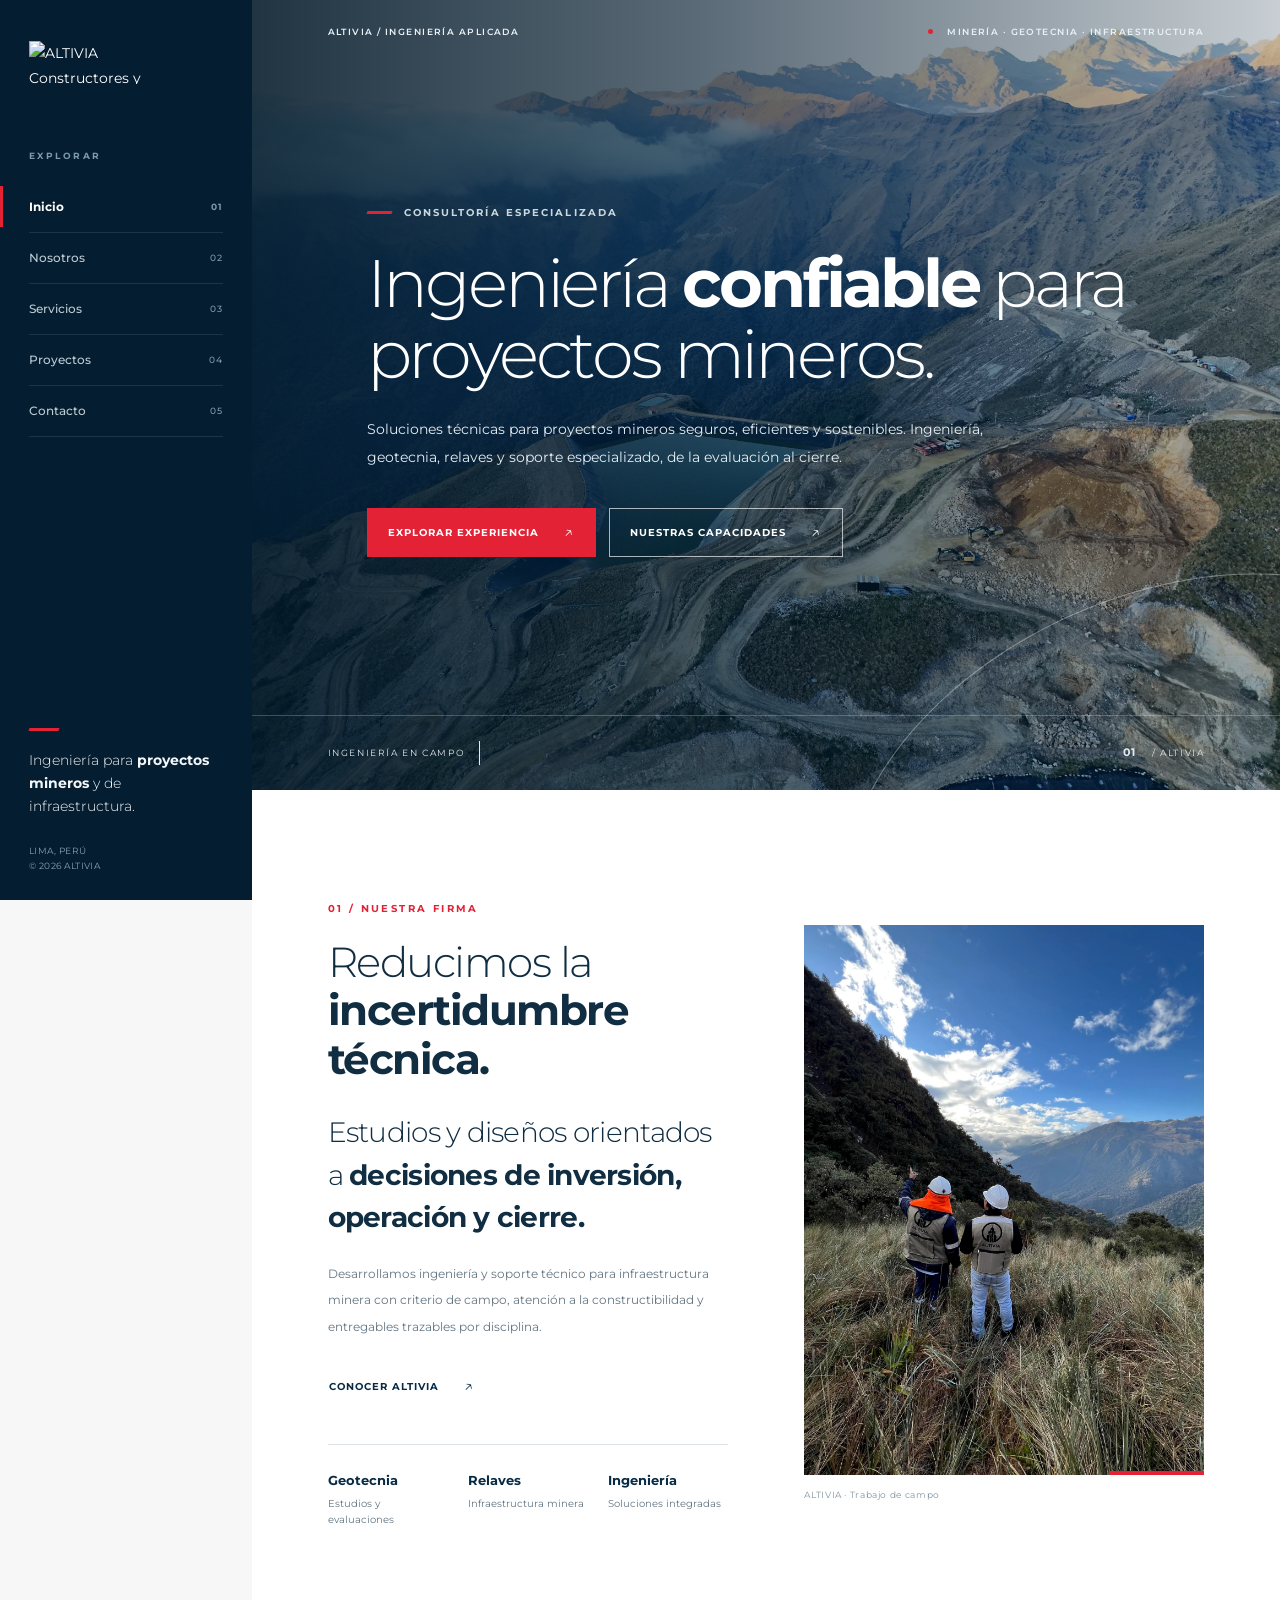
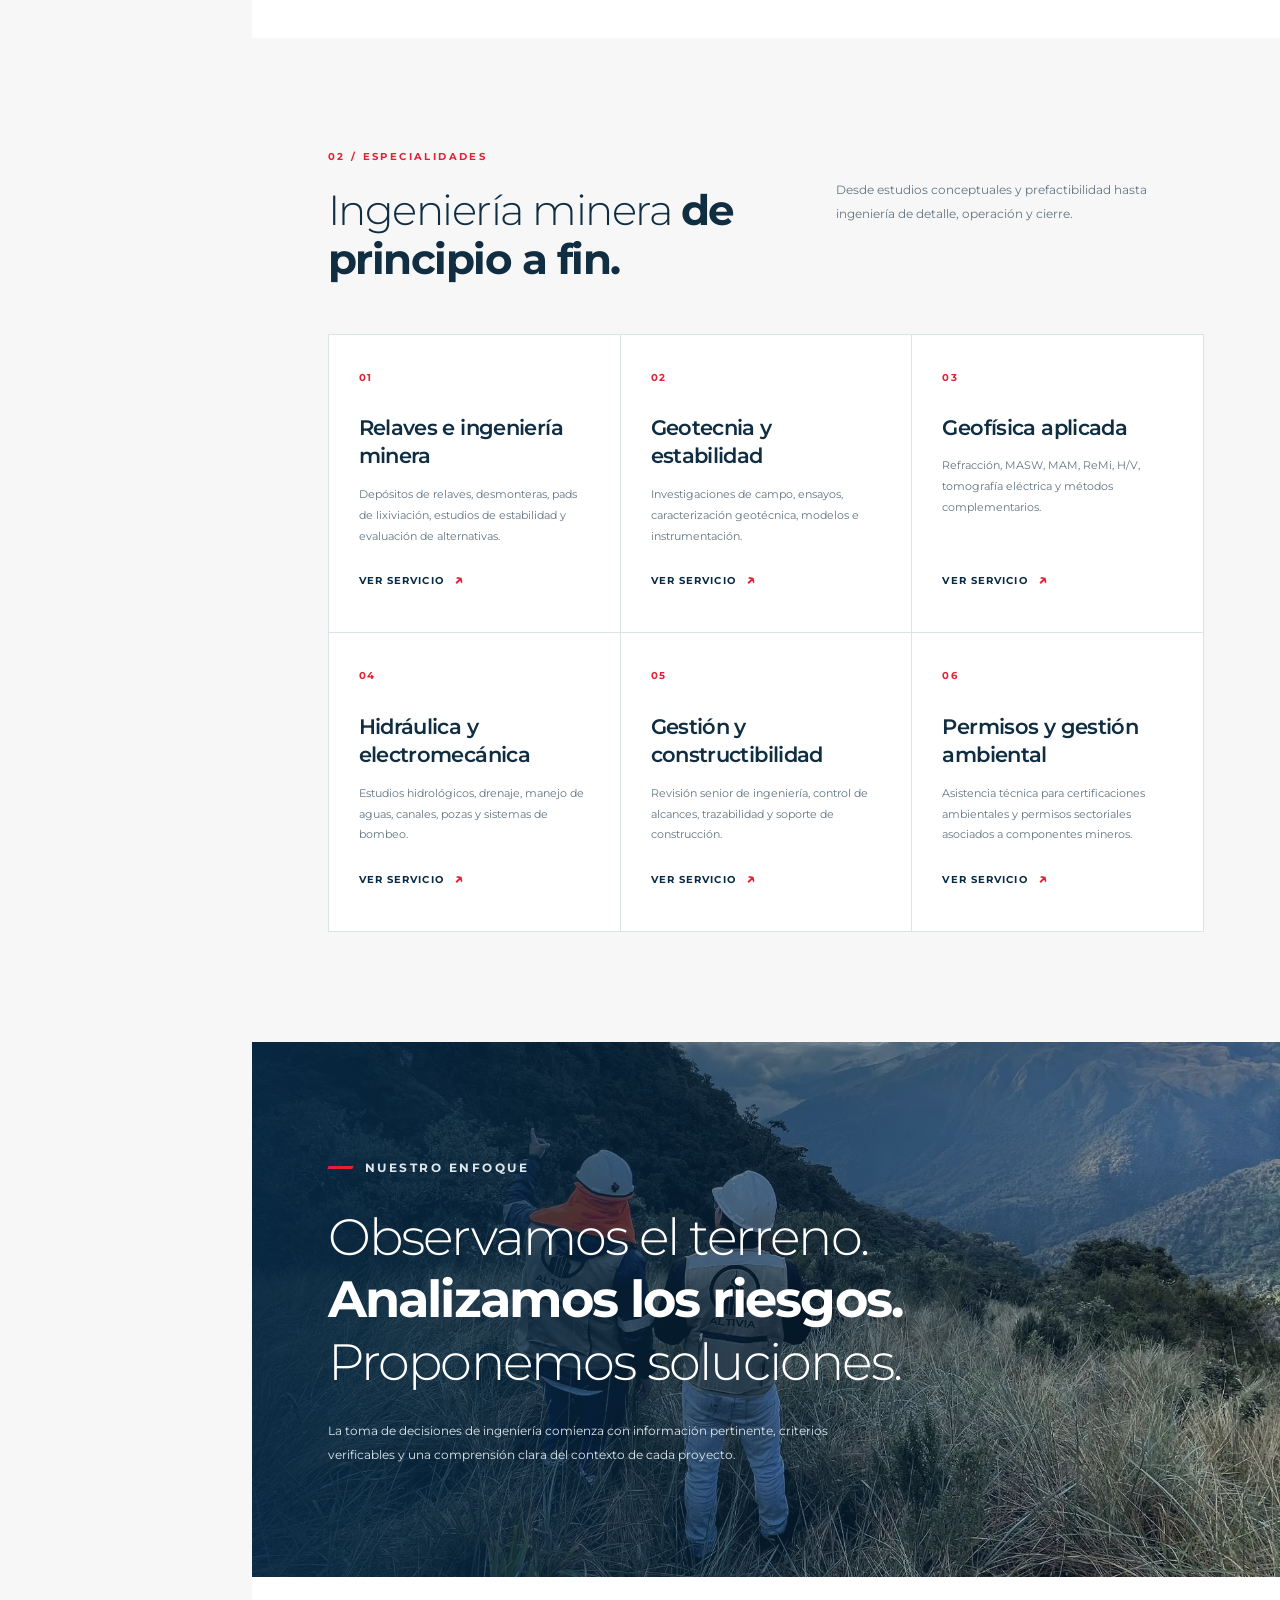
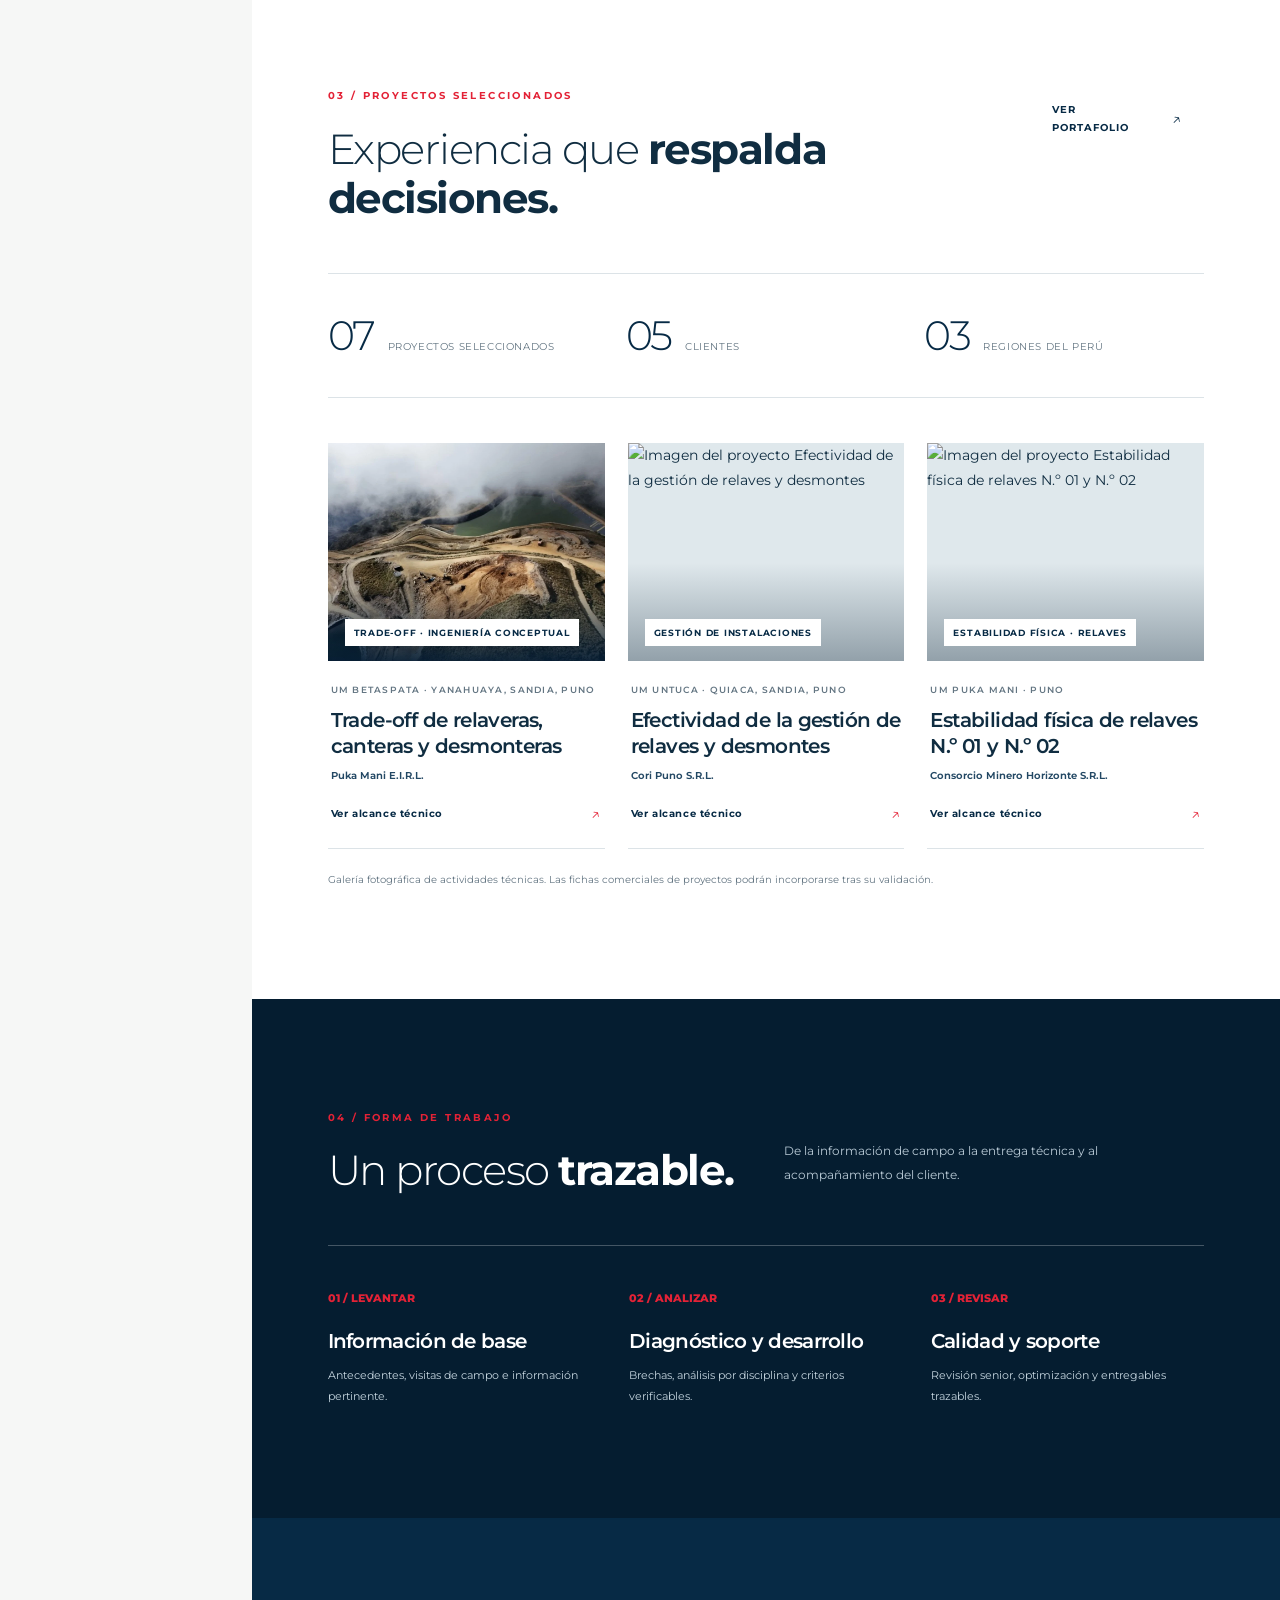
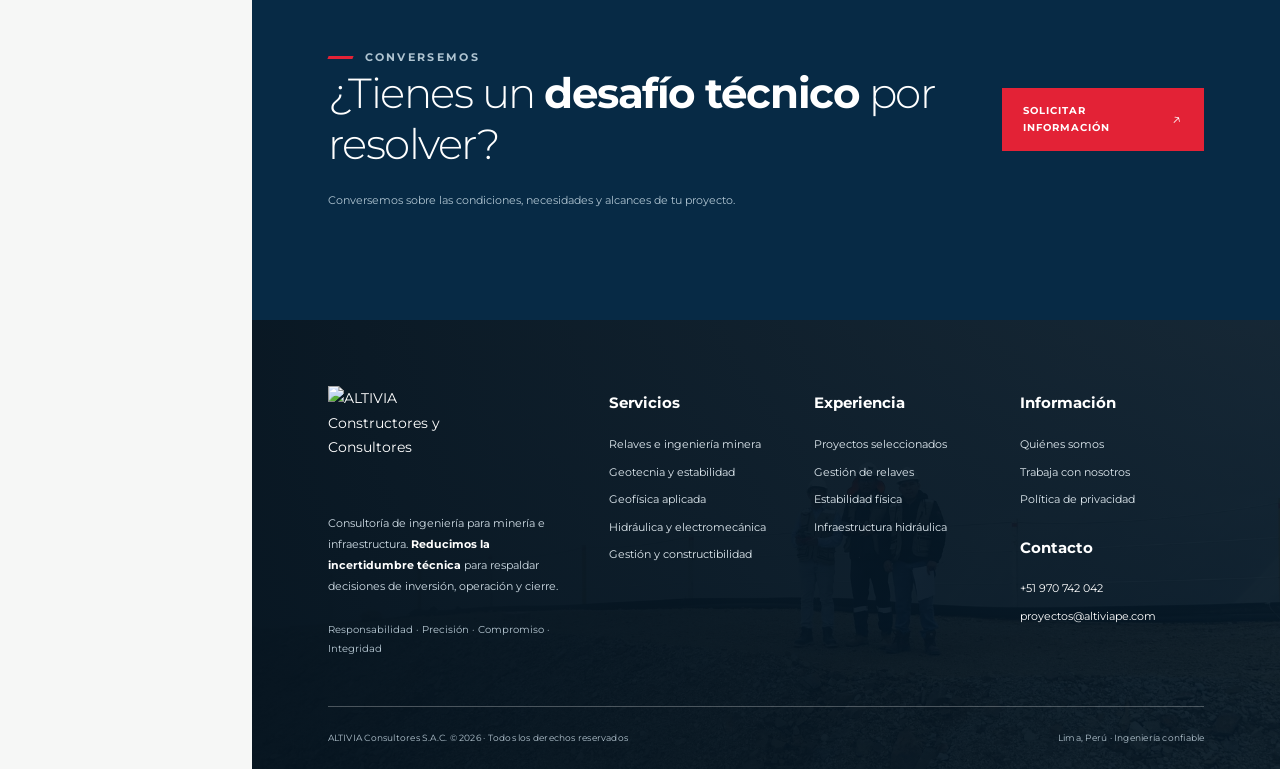
==== commit 00e03e4d: "Add files via upload" ====
--- a/index.html
+++ b/index.html
@@ -1,10 +1,10 @@
 <!DOCTYPE html>
-<html lang="es"><head><meta charset="utf-8"/><meta content="width=device-width,initial-scale=1" name="viewport"/><meta content="#061e30" name="theme-color"/><meta content="Ingeniería y consultoría para minería, geotecnia, relaves e infraestructura. ALTIVIA, Lima, Perú." name="description"/><meta content="website" property="og:type"/><meta content="ALTIVIA | Ingeniería y consultoría minera" property="og:title"/><meta content="Ingeniería y consultoría para minería, geotecnia, relaves e infraestructura. ALTIVIA, Lima, Perú." property="og:description"/><meta content="assets/img/aerial-relaves.webp" property="og:image"/><title>ALTIVIA | Ingeniería y consultoría minera</title><link href="favicon.svg" rel="icon" type="image/svg+xml"/><link href="https://fonts.googleapis.com" rel="preconnect"/><link crossorigin="" href="https://fonts.gstatic.com" rel="preconnect"/><link href="assets/css/styles.css?v=3" rel="stylesheet"/></head><body><div class="layout"><a class="skip" href="#contenido">Saltar al contenido</a>
-<header class="mobile-header"><a aria-label="ALTIVIA, ir al inicio" class="mobile-logo" href="index.html">ALTIVIA<span style="color:var(--red)">/</span></a><button aria-controls="main-sidebar" aria-expanded="false" aria-label="Abrir navegación" class="mobile-nav-trigger" id="mobile-menu" type="button"><span aria-hidden="true" class="burger-icon"><i></i><i></i><i></i></span></button></header>
+<html lang="es"><head><meta charset="utf-8"/><meta content="width=device-width,initial-scale=1" name="viewport"/><meta content="#061e30" name="theme-color"/><meta content="Ingeniería y consultoría para minería, geotecnia, relaves e infraestructura. ALTIVIA, Lima, Perú." name="description"/><meta content="website" property="og:type"/><meta content="ALTIVIA | Ingeniería y consultoría minera" property="og:title"/><meta content="Ingeniería y consultoría para minería, geotecnia, relaves e infraestructura. ALTIVIA, Lima, Perú." property="og:description"/><meta content="assets/img/aerial-relaves.webp" property="og:image"/><title>ALTIVIA | Ingeniería y consultoría minera</title><link href="favicon.png" rel="icon" type="image/png"/><link href="apple-touch-icon.png" rel="apple-touch-icon"/><link href="https://fonts.googleapis.com" rel="preconnect"/><link crossorigin="" href="https://fonts.gstatic.com" rel="preconnect"/><link href="assets/css/styles.css?v=4" rel="stylesheet"/></head><body><div class="layout"><a class="skip" href="#contenido">Saltar al contenido</a>
+<header class="mobile-header"><a aria-label="ALTIVIA, ir al inicio" class="mobile-logo" href="index.html"><img src="assets/img/logo-horizontal-oficial.png" alt="ALTIVIA Constructores y Consultores" width="186" height="49" decoding="async"/></a><button aria-controls="main-sidebar" aria-expanded="false" aria-label="Abrir navegación" class="mobile-nav-trigger" id="mobile-menu" type="button"><span aria-hidden="true" class="burger-icon"><i></i><i></i><i></i></span></button></header>
 <div aria-hidden="true" class="mobile-scrim" id="mobile-scrim"></div>
-<aside aria-label="Navegación principal" class="sidebar" id="main-sidebar"><a aria-label="ALTIVIA - Inicio" class="brand" href="index.html"><img alt="ALTIVIA" class="brand-img" height="45" src="assets/img/altivia-logotipo-blanco.png" width="164"/><span class="brand-sub">Consultoría e ingeniería</span></a><div class="sidebar-lab">Explorar</div><nav class="site-nav"><a aria-current="page" class="nav-link current" href="index.html"><span>Inicio</span><span class="nav-no">01</span></a><a class="nav-link" href="nosotros.html"><span>Nosotros</span><span class="nav-no">02</span></a><a class="nav-link" href="servicios.html"><span>Servicios</span><span class="nav-no">03</span></a><a class="nav-link" href="proyectos.html"><span>Proyectos</span><span class="nav-no">04</span></a><a class="nav-link" href="expertos.html"><span>Expertos</span><span class="nav-no">05</span></a><a class="nav-link" href="contacto.html"><span>Contacto</span><span class="nav-no">06</span></a></nav><div class="sidebar-bottom"><span class="side-line"></span><p class="side-tagline">Ingeniería para <strong>proyectos mineros</strong> y de infraestructura.</p><p class="side-small">LIMA, PERÚ<br/>© <span id="year">2026</span> ALTIVIA</p></div></aside><main class="main" id="contenido"><section class="hero"><div class="top-rail"><span>ALTIVIA / Ingeniería aplicada</span><span class="top-right"><i class="top-dot"></i> Minería · geotecnia · infraestructura</span></div><div class="hero-content wrap page-inner"><p class="eyebrow">Consultoría especializada</p><h1>Ingeniería <strong>confiable</strong> para proyectos mineros.</h1><p class="hero-desc">Soluciones técnicas para proyectos mineros seguros, eficientes y sostenibles. Ingeniería, geotecnia, relaves y soporte especializado, de la evaluación al cierre.</p><div class="btn-row"><a class="button" href="proyectos.html">Explorar experiencia <span aria-hidden="true" class="arrow">↗</span></a><a class="button button-outline" href="servicios.html">Nuestras capacidades <span aria-hidden="true" class="arrow">↗</span></a></div></div><div class="hero-footer"><span class="scroll-indicator">Ingeniería en campo</span><span class="hero-index"><strong>01</strong> / ALTIVIA</span></div></section>
+<aside aria-label="Navegación principal" class="sidebar" id="main-sidebar"><a aria-label="ALTIVIA - Inicio" class="brand" href="index.html"><img alt="ALTIVIA Constructores y Consultores" class="brand-img" height="52" src="assets/img/logo-horizontal-oficial.png" width="198" decoding="async"/></a><div class="sidebar-lab">Explorar</div><nav class="site-nav"><a aria-current="page" class="nav-link current" href="index.html"><span>Inicio</span><span class="nav-no">01</span></a><a class="nav-link" href="nosotros.html"><span>Nosotros</span><span class="nav-no">02</span></a><a class="nav-link" href="servicios.html"><span>Servicios</span><span class="nav-no">03</span></a><a class="nav-link" href="proyectos.html"><span>Proyectos</span><span class="nav-no">04</span></a><a class="nav-link" href="contacto.html"><span>Contacto</span><span class="nav-no">05</span></a></nav><div class="sidebar-bottom"><span class="side-line"></span><p class="side-tagline">Ingeniería para <strong>proyectos mineros</strong> y de infraestructura.</p><p class="side-small">LIMA, PERÚ<br/>© <span id="year">2026</span> ALTIVIA</p></div></aside><main class="main" id="contenido"><section class="hero"><div class="top-rail"><span>ALTIVIA / Ingeniería aplicada</span><span class="top-right"><i class="top-dot"></i> Minería · geotecnia · infraestructura</span></div><div class="hero-content wrap page-inner"><p class="eyebrow">Consultoría especializada</p><h1>Ingeniería <strong>confiable</strong> para proyectos mineros.</h1><p class="hero-desc">Soluciones técnicas para proyectos mineros seguros, eficientes y sostenibles. Ingeniería, geotecnia, relaves y soporte especializado, de la evaluación al cierre.</p><div class="btn-row"><a class="button" href="proyectos.html">Explorar experiencia <span aria-hidden="true" class="arrow">↗</span></a><a class="button button-outline" href="servicios.html">Nuestras capacidades <span aria-hidden="true" class="arrow">↗</span></a></div></div><div class="hero-footer"><span class="scroll-indicator">Ingeniería en campo</span><span class="hero-index"><strong>01</strong> / ALTIVIA</span></div></section>
 <section class="section section-white wrap"><div class="page-inner two-col"><div><p class="section-kicker">01 / Nuestra firma</p><h2 class="section-title" style="margin-bottom:27px">Reducimos la <strong>incertidumbre técnica.</strong></h2><p class="lead">Estudios y diseños orientados a <strong>decisiones de inversión, operación y cierre.</strong></p><p class="bodycopy" style="margin-top:23px">Desarrollamos ingeniería y soporte técnico para infraestructura minera con criterio de campo, atención a la constructibilidad y entregables trazables por disciplina.</p><a class="button button-text" href="nosotros.html" style="margin-top:22px">Conocer ALTIVIA <span class="arrow">↗</span></a><div class="mini-metrics"><div class="mini-metric"><strong>Geotecnia</strong><span>Estudios y evaluaciones</span></div><div class="mini-metric"><strong>Relaves</strong><span>Infraestructura minera</span></div><div class="mini-metric"><strong>Ingeniería</strong><span>Soluciones integradas</span></div></div></div><div><div class="photo-frame about-photo"><img alt="Dos profesionales de ALTIVIA observando un paisaje de montaña" height="960" loading="lazy" src="assets/img/equipo-en-campo.webp" width="720"/></div><p class="photo-credit">ALTIVIA · Trabajo de campo</p></div></div></section>
 <section class="section section-pale wrap"><div class="page-inner"><div class="section-head"><div><p class="section-kicker">02 / Especialidades</p><h2 class="section-title">Ingeniería minera <strong>de principio a fin.</strong></h2></div><p class="section-intro">Desde estudios conceptuales y prefactibilidad hasta ingeniería de detalle, operación y cierre.</p></div><div class="service-list"><article class="service"><span class="service-num">01</span><h3>Relaves e ingeniería minera</h3><p>Depósitos de relaves, desmonteras, pads de lixiviación, estudios de estabilidad y evaluación de alternativas.</p><a class="micro-link" href="servicios.html#servicio-1">Ver servicio</a></article><article class="service"><span class="service-num">02</span><h3>Geotecnia y estabilidad</h3><p>Investigaciones de campo, ensayos, caracterización geotécnica, modelos e instrumentación.</p><a class="micro-link" href="servicios.html#servicio-2">Ver servicio</a></article><article class="service"><span class="service-num">03</span><h3>Geofísica aplicada</h3><p>Refracción, MASW, MAM, ReMi, H/V, tomografía eléctrica y métodos complementarios.</p><a class="micro-link" href="servicios.html#servicio-3">Ver servicio</a></article><article class="service"><span class="service-num">04</span><h3>Hidráulica y electromecánica</h3><p>Estudios hidrológicos, drenaje, manejo de aguas, canales, pozas y sistemas de bombeo.</p><a class="micro-link" href="servicios.html#servicio-4">Ver servicio</a></article><article class="service"><span class="service-num">05</span><h3>Gestión y constructibilidad</h3><p>Revisión senior de ingeniería, control de alcances, trazabilidad y soporte de construcción.</p><a class="micro-link" href="servicios.html#servicio-5">Ver servicio</a></article><article class="service"><span class="service-num">06</span><h3>Permisos y gestión ambiental</h3><p>Asistencia técnica para certificaciones ambientales y permisos sectoriales asociados a componentes mineros.</p><a class="micro-link" href="servicios.html#servicio-6">Ver servicio</a></article></div></div></section>
 <section class="image-band wrap"><div class="page-inner" style="width:100%"><div class="band-body"><p class="eyebrow">Nuestro enfoque</p><h2>Observamos el terreno.<br/><strong>Analizamos los riesgos.</strong><br/>Proponemos soluciones.</h2><p>La toma de decisiones de ingeniería comienza con información pertinente, criterios verificables y una comprensión clara del contexto de cada proyecto.</p></div></div></section>
 <section class="section section-white wrap"><div class="page-inner"><div class="section-head"><div><p class="section-kicker">03 / Proyectos seleccionados</p><h2 class="section-title">Experiencia que <strong>respalda decisiones.</strong></h2></div><a class="button button-text" href="proyectos.html">Ver portafolio <span class="arrow">↗</span></a></div><div class="portfolio-stats"><div><strong>07</strong><span>proyectos seleccionados</span></div><div><strong>05</strong><span>clientes</span></div><div><strong>03</strong><span>regiones del Perú</span></div></div><div class="project-grid"><article aria-label="Ver detalle de Trade-off de relaveras, canteras y desmonteras" class="project-card" data-areas="Puka Mani E.I.R.L. UM Betaspata · Yanahuaya, Sandia, Puno" data-category="relaves" data-client="Puka Mani E.I.R.L." data-credit="Fotografía de reconocimiento del brochure ALTIVIA" data-description="Evaluación de alternativas de disposición de relaves y desmonte, identificación de canteras y definición conceptual de soluciones para la continuidad operativa de la UM Betaspata." data-label="Trade-off · ingeniería conceptual" data-location="UM Betaspata · Yanahuaya, Sandia, Puno" data-tasks="Diagnóstico y preselección de alternativas|Evaluación multicriterio (MCDA), CAPEX, OPEX y riesgos|Desarrollo conceptual de Cerro Lurini 4, Cantera 7 y Desmontera 1|Modelos geotécnicos, estabilidad, accesos e hidráulica" data-title="Trade-off de relaveras, canteras y desmonteras" role="button" tabindex="0"><div class="project-media"><img alt="Imagen del proyecto Trade-off de relaveras, canteras y desmonteras" height="790" loading="lazy" src="assets/img/proyecto-01-brochure.webp" width="1098"/><span class="project-chip">Trade-off · ingeniería conceptual</span></div><div class="project-content"><p class="project-sub">UM Betaspata · Yanahuaya, Sandia, Puno</p><h3>Trade-off de relaveras, canteras y desmonteras</h3><p class="project-client">Puka Mani E.I.R.L.</p><span class="project-link">Ver alcance técnico <span aria-hidden="true" class="arrow">↗</span></span></div></article><article aria-label="Ver detalle de Efectividad de la gestión de relaves y desmontes" class="project-card" data-areas="Cori Puno S.R.L. UM Untuca · Quiaca, Sandia, Puno" data-category="relaves" data-client="Cori Puno S.R.L." data-credit="Imagen satelital: Google Earth, según brochure ALTIVIA" data-description="Evaluación de controles de riesgo, procedimientos y concordancia con el diseño aprobado en cinco instalaciones: dos depósitos de relaves y tres de desmonte." data-label="Gestión de instalaciones" data-location="UM Untuca · Quiaca, Sandia, Puno" data-tasks="Revisión de ingenierías, manuales y matrices de riesgo|Inspecciones e identificación de brechas|Programas de monitoreo geotécnico para cinco depósitos|Planes de gestión para dos instalaciones de relaves" data-title="Efectividad de la gestión de relaves y desmontes" role="button" tabindex="0"><div class="project-media"><img alt="Imagen del proyecto Efectividad de la gestión de relaves y desmontes" height="790" loading="lazy" src="assets/img/proyecto-02-brochure.webp" width="1098"/><span class="project-chip">Gestión de instalaciones</span></div><div class="project-content"><p class="project-sub">UM Untuca · Quiaca, Sandia, Puno</p><h3>Efectividad de la gestión de relaves y desmontes</h3><p class="project-client">Cori Puno S.R.L.</p><span class="project-link">Ver alcance técnico <span aria-hidden="true" class="arrow">↗</span></span></div></article><article aria-label="Ver detalle de Estabilidad física de relaves N.º 01 y N.º 02" class="project-card" data-areas="Consorcio Minero Horizonte S.R.L. UM Puka Mani · Puno" data-category="geotecnia" data-client="Consorcio Minero Horizonte S.R.L." data-credit="Imagen satelital: Google Earth, según brochure ALTIVIA" data-description="Actualización de estudios de estabilidad de dos depósitos de relaves sobre la base de información geológica, geotécnica, topográfica, sísmica e instrumental." data-label="Estabilidad física · relaves" data-location="UM Puka Mani · Puno" data-tasks="Revisión de geometrías, propiedades e instrumentación|Adecuación de modelos y selección de secciones críticas|Análisis estático, pseudoestático y post-sísmico|Umbrales de alerta y gobernanza del monitoreo" data-title="Estabilidad física de relaves N.º 01 y N.º 02" role="button" tabindex="0"><div class="project-media"><img alt="Imagen del proyecto Estabilidad física de relaves N.º 01 y N.º 02" height="790" loading="lazy" src="assets/img/proyecto-03-brochure.webp" width="1098"/><span class="project-chip">Estabilidad física · relaves</span></div><div class="project-content"><p class="project-sub">UM Puka Mani · Puno</p><h3>Estabilidad física de relaves N.º 01 y N.º 02</h3><p class="project-client">Consorcio Minero Horizonte S.R.L.</p><span class="project-link">Ver alcance técnico <span aria-hidden="true" class="arrow">↗</span></span></div></article></div><p class="footnote" style="margin-top:22px">Galería fotográfica de actividades técnicas. Las fichas comerciales de proyectos podrán incorporarse tras su validación.</p></div></section>
-<section class="section section-dark wrap"><div class="page-inner"><div class="section-head"><div><p class="section-kicker">04 / Forma de trabajo</p><h2 class="section-title">Un proceso <strong>trazable.</strong></h2></div><p class="section-intro">De la información de campo a la entrega técnica y al acompañamiento del cliente.</p></div><div class="values-grid"><div class="value"><span class="value-no">01 / LEVANTAR</span><h3 class="value-title">Información de base</h3><p>Antecedentes, visitas de campo e información pertinente.</p></div><div class="value"><span class="value-no">02 / ANALIZAR</span><h3 class="value-title">Diagnóstico y desarrollo</h3><p>Brechas, análisis por disciplina y criterios verificables.</p></div><div class="value"><span class="value-no">03 / REVISAR</span><h3 class="value-title">Calidad y soporte</h3><p>Revisión senior, optimización y entregables trazables.</p></div></div></div></section><section class="section section-white wrap"><div class="page-inner"><div class="section-head"><div><p class="section-kicker">05 / Nuestro equipo</p><h2 class="section-title">Experiencia <strong>que lidera.</strong></h2></div><p class="section-intro">Un equipo senior multidisciplinario para proyectos mineros y de infraestructura.</p></div><div class="experts-grid"><article class="expert-card"><div class="expert-photo"><img alt="Retrato profesional de Jorge Rosales" height="625" loading="lazy" src="assets/img/especialista-01.webp" width="558"/></div><div class="expert-info"><span class="expert-years">+17 años de experiencia</span><h3>Jorge Rosales</h3><p class="expert-role">Revisor senior de relaves</p><p class="expert-bio">Ingeniero civil con maestría en Geotecnia y especialización en gestión de relaves.</p></div></article><article class="expert-card"><div class="expert-photo"><img alt="Retrato profesional de Luis Méndez" height="625" loading="lazy" src="assets/img/especialista-02.webp" width="558"/></div><div class="expert-info"><span class="expert-years">+17 años de experiencia</span><h3>Luis Méndez</h3><p class="expert-role">Revisor senior ambiental</p><p class="expert-bio">Ingeniero ambiental con maestría en Minería y especialización en gestión ambiental.</p></div></article><article class="expert-card"><div class="expert-photo"><img alt="Retrato profesional de Jorge Aliaga" height="625" loading="lazy" src="assets/img/especialista-03.webp" width="558"/></div><div class="expert-info"><span class="expert-years">+19 años de experiencia</span><h3>Jorge Aliaga</h3><p class="expert-role">Ingeniero hidráulico senior</p><p class="expert-bio">Ingeniero mecánico de fluidos especializado en hidrología e hidráulica.</p></div></article></div><a class="button button-navy" href="expertos.html" style="margin-top:36px">Conoce a todos los especialistas <span class="arrow">↗</span></a></div></section><section class="section cta wrap"><div class="page-inner cta-inner"><div><p class="eyebrow">Conversemos</p><h2>¿Tienes un <strong>desafío técnico</strong> por resolver?</h2><p>Conversemos sobre las condiciones, necesidades y alcances de tu proyecto.</p></div><a class="button" href="contacto.html">Solicitar información <span aria-hidden="true" class="arrow">↗</span></a></div></section><footer class="footer footer-pro wrap" role="contentinfo"><div class="page-inner"><div class="footer-columns"><div class="footer-column footer-company"><a class="footer-logo" href="index.html"><img alt="ALTIVIA Consultores" height="45" src="assets/img/altivia-logotipo-blanco.png" width="164"/></a><p>Consultoría de ingeniería para minería e infraestructura. <strong>Reducimos la incertidumbre técnica</strong> para respaldar decisiones de inversión, operación y cierre.</p><p class="footer-values">Responsabilidad · Precisión · Compromiso · Integridad</p></div><div class="footer-column"><h3>Servicios</h3><a href="servicios.html#servicio-1">Relaves e ingeniería minera</a><a href="servicios.html#servicio-2">Geotecnia y estabilidad</a><a href="servicios.html#servicio-3">Geofísica aplicada</a><a href="servicios.html#servicio-4">Hidráulica y electromecánica</a><a href="servicios.html#servicio-5">Gestión y constructibilidad</a></div><div class="footer-column"><h3>Experiencia</h3><a href="proyectos.html">Proyectos seleccionados</a><a href="proyectos.html?categoria=relaves">Gestión de relaves</a><a href="proyectos.html?categoria=geotecnia">Estabilidad física</a><a href="proyectos.html?categoria=agua">Infraestructura hidráulica</a><a href="expertos.html">Equipo de expertos</a></div><div class="footer-column"><h3>Información</h3><a href="nosotros.html">Quiénes somos</a><a href="expertos.html">Nuestros especialistas</a><a href="mailto:proyectos@altiviape.com?subject=Postulaci%C3%B3n%20ALTIVIA">Trabaja con nosotros</a><a href="privacidad.html">Política de privacidad</a><h3 class="footer-contact-title">Contacto</h3><a class="footer-contact-link" href="tel:+51970742042">+51 970 742 042</a><a class="footer-contact-link" href="mailto:proyectos@altiviape.com">proyectos@altiviape.com</a></div></div><div class="footer-bottom"><span>ALTIVIA Consultores S.A.C. © <span class="footer-year">2026</span> · Todos los derechos reservados</span><span>Lima, Perú · Ingeniería confiable</span></div></div></footer></main></div><div class="modal-overlay" hidden="" id="project-modal" role="presentation"><div aria-labelledby="modal-title" aria-modal="true" class="modal" role="dialog"><img alt="" class="modal-photo" id="modal-image" src="assets/img/aerial-relaves.webp"/><div class="modal-body"><p class="eyebrow" id="modal-category">Registro</p><h2 id="modal-title">Registro técnico</h2><p id="modal-description"></p><p class="modal-label">Actividades relacionadas</p><ul id="modal-list"></ul><div class="fine-rule"></div><p class="footnote">Las fotografías representan experiencias de campo. Los alcances y referencias comerciales deberán validarse antes de su difusión pública.</p><a class="button button-navy" href="contacto.html" style="margin-top:25px">Conversemos <span aria-hidden="true" class="arrow">↗</span></a></div><button aria-label="Cerrar detalles" class="modal-close" type="button">×</button></div></div><script defer="" src="assets/js/config.js?v=3"></script><script defer="" src="assets/js/main.js?v=3"></script></body></html>+<section class="section section-dark wrap"><div class="page-inner"><div class="section-head"><div><p class="section-kicker">04 / Forma de trabajo</p><h2 class="section-title">Un proceso <strong>trazable.</strong></h2></div><p class="section-intro">De la información de campo a la entrega técnica y al acompañamiento del cliente.</p></div><div class="values-grid"><div class="value"><span class="value-no">01 / LEVANTAR</span><h3 class="value-title">Información de base</h3><p>Antecedentes, visitas de campo e información pertinente.</p></div><div class="value"><span class="value-no">02 / ANALIZAR</span><h3 class="value-title">Diagnóstico y desarrollo</h3><p>Brechas, análisis por disciplina y criterios verificables.</p></div><div class="value"><span class="value-no">03 / REVISAR</span><h3 class="value-title">Calidad y soporte</h3><p>Revisión senior, optimización y entregables trazables.</p></div></div></div></section><section class="section cta wrap"><div class="page-inner cta-inner"><div><p class="eyebrow">Conversemos</p><h2>¿Tienes un <strong>desafío técnico</strong> por resolver?</h2><p>Conversemos sobre las condiciones, necesidades y alcances de tu proyecto.</p></div><a class="button" href="contacto.html">Solicitar información <span aria-hidden="true" class="arrow">↗</span></a></div></section><footer class="footer footer-pro wrap" role="contentinfo"><div class="page-inner"><div class="footer-columns"><div class="footer-column footer-company"><a class="footer-logo" href="index.html"><img alt="ALTIVIA Constructores y Consultores" height="94" src="assets/img/logo-pie-oficial.png" width="196" loading="lazy" decoding="async"/></a><p>Consultoría de ingeniería para minería e infraestructura. <strong>Reducimos la incertidumbre técnica</strong> para respaldar decisiones de inversión, operación y cierre.</p><p class="footer-values">Responsabilidad · Precisión · Compromiso · Integridad</p></div><div class="footer-column"><h3>Servicios</h3><a href="servicios.html#servicio-1">Relaves e ingeniería minera</a><a href="servicios.html#servicio-2">Geotecnia y estabilidad</a><a href="servicios.html#servicio-3">Geofísica aplicada</a><a href="servicios.html#servicio-4">Hidráulica y electromecánica</a><a href="servicios.html#servicio-5">Gestión y constructibilidad</a></div><div class="footer-column"><h3>Experiencia</h3><a href="proyectos.html">Proyectos seleccionados</a><a href="proyectos.html?categoria=relaves">Gestión de relaves</a><a href="proyectos.html?categoria=geotecnia">Estabilidad física</a><a href="proyectos.html?categoria=agua">Infraestructura hidráulica</a></div><div class="footer-column"><h3>Información</h3><a href="nosotros.html">Quiénes somos</a><a href="mailto:proyectos@altiviape.com?subject=Postulaci%C3%B3n%20ALTIVIA">Trabaja con nosotros</a><a href="privacidad.html">Política de privacidad</a><h3 class="footer-contact-title">Contacto</h3><a class="footer-contact-link" href="tel:+51970742042">+51 970 742 042</a><a class="footer-contact-link" href="mailto:proyectos@altiviape.com">proyectos@altiviape.com</a></div></div><div class="footer-bottom"><span>ALTIVIA Consultores S.A.C. © <span class="footer-year">2026</span> · Todos los derechos reservados</span><span>Lima, Perú · Ingeniería confiable</span></div></div></footer></main></div><div class="modal-overlay" hidden="" id="project-modal" role="presentation"><div aria-labelledby="modal-title" aria-modal="true" class="modal" role="dialog"><img alt="" class="modal-photo" id="modal-image" src="assets/img/aerial-relaves.webp"/><div class="modal-body"><p class="eyebrow" id="modal-category">Registro</p><h2 id="modal-title">Registro técnico</h2><p id="modal-description"></p><p class="modal-label">Actividades relacionadas</p><ul id="modal-list"></ul><div class="fine-rule"></div><p class="footnote">Las fotografías representan experiencias de campo. Los alcances y referencias comerciales deberán validarse antes de su difusión pública.</p><a class="button button-navy" href="contacto.html" style="margin-top:25px">Conversemos <span aria-hidden="true" class="arrow">↗</span></a></div><button aria-label="Cerrar detalles" class="modal-close" type="button">×</button></div></div><script defer="" src="assets/js/config.js?v=3"></script><script defer="" src="assets/js/main.js?v=3"></script></body></html>
--- a/assets/css/styles.css
+++ b/assets/css/styles.css
@@ -5,3 +5,63 @@
 @media(max-width:900px){:root{--sidebar:0px}.main{margin-left:0}.sidebar{transform:translateX(-105%);transition:transform .3s var(--ease);width:min(310px,80vw);padding-top:84px;box-shadow:10px 0 40px #0002}.sidebar.open{transform:translateX(0)}.mobile-header{position:fixed;display:flex;align-items:center;justify-content:space-between;z-index:60;top:0;left:0;right:0;height:65px;background:#061e30f5;padding:0 23px;color:#fff;backdrop-filter:blur(12px)}.mobile-logo{font-size:20px;font-weight:800;letter-spacing:-.05em}.mobile-nav-trigger{display:flex;align-items:center;justify-content:center;width:42px;height:42px;border:1px solid #ffffff4a;background:transparent;color:#fff;z-index:63}.burger-icon{display:flex;flex-direction:column;gap:5px}.burger-icon i{display:block;width:19px;height:1.5px;background:#fff}.mobile-scrim{position:fixed;display:block;z-index:45;inset:0;background:#00131fa6;opacity:0;visibility:hidden;transition:.25s}.mobile-scrim.open{visibility:visible;opacity:1}.top-rail{top:65px}.hero{min-height:690px;height:85vh}.hero-content{padding-top:150px;padding-bottom:125px}.hero h1{font-size:clamp(46px,8vw,76px)}.hero:before{background-position:center,56% center}.sub-hero{padding-top:65px;min-height:400px}.sub-hero .hero-content{padding-top:90px;padding-bottom:70px}.wrap{padding-left:clamp(24px,5vw,65px);padding-right:clamp(24px,5vw,65px)}.section-head{flex-direction:column;gap:12px}.section-intro{padding-top:0}.about-photo{height:450px}.contact-grid{gap:45px}}
 @media(max-width:620px){body{font-size:13px}.top-rail{display:none}.hero{min-height:670px;height:90svh}.hero h1{font-size:clamp(40px,11vw,59px)}.hero-desc{font-size:12px}.hero-content{padding-top:90px}.hero-footer{font-size:8px}.section{padding-top:74px;padding-bottom:74px}.section-title{font-size:36px}.section-head{margin-bottom:34px}.two-col,.contact-grid{grid-template-columns:1fr}.about-photo{height:380px;order:-1}.mini-metrics{gap:13px}.mini-metric span{font-size:9px}.service-list,.project-grid{grid-template-columns:1fr}.service{min-height:230px;padding:28px}.service h3{margin-top:20px}.project-media{aspect-ratio:1.44}.values-grid{grid-template-columns:1fr;gap:28px}.image-band{min-height:460px}.image-band .band-body{padding:75px 0}.cta-inner{align-items:start;flex-direction:column;gap:28px}.footer-inner{flex-direction:column;align-items:start}.footer-links{flex-wrap:wrap}.sub-hero h1{font-size:clamp(39px,10vw,55px)}.project-search{margin-left:0;width:100%}.filter-buttons{width:100%}.filter-btn{font-size:9px;padding:9px 12px}.number-list{grid-template-columns:1fr}.service-detail{grid-template-columns:50px 1fr;gap:14px}.service-detail p,.service-detail ul{grid-column:2}.form-grid{grid-template-columns:1fr}.form-grid .field-full{grid-column:auto}.modal{display:block}.modal-photo{min-height:0;max-height:220px;width:100%;object-fit:cover}.modal-body{padding:32px 25px}.modal-body h2{font-size:25px}.hero-index{display:none}}
 @media(prefers-reduced-motion:reduce){html{scroll-behavior:auto}*,*:before,*:after{transition:none!important;animation:none!important}}
+
+/* ALTIVIA v1.1 — corrección responsive de la ficha de servicios */
+.service-detail > div { min-width: 0; overflow-wrap: break-word; }
+.service-detail > h2 { min-width: 0; }
+@media (max-width: 900px) {
+  .service-detail { grid-template-columns: 48px minmax(0, 1fr); column-gap: 16px; row-gap: 15px; }
+  .service-detail > h2 { grid-column: 2; }
+  .service-detail > div { grid-column: 2; }
+}
+@media (max-width: 620px) {
+  .service-detail { grid-template-columns: 42px minmax(0, 1fr); padding: 27px 0 31px; column-gap: 12px; row-gap: 14px; }
+  .service-detail > .service-n { grid-column: 1; grid-row: 1; padding-top: 5px; }
+  .service-detail > h2 { grid-column: 2; grid-row: 1; font-size: clamp(21px, 5.6vw, 27px); line-height: 1.24; }
+  .service-detail > div { grid-column: 1 / -1; grid-row: 2; width: 100%; }
+  .service-detail > div p, .service-detail > div ul { grid-column: auto; font-size: 13px; line-height: 1.85; }
+  .service-detail > div ul { padding-left: 23px; margin-top: 12px; }
+  .service-detail > div li { margin-bottom: 7px; }
+}
+
+/* ALTIVIA v2.0: equipo, portafolio y footer editorial corporativo */
+.portfolio-stats{display:grid;grid-template-columns:repeat(3,minmax(0,1fr));gap:18px;margin:0 0 45px;border-top:1px solid var(--line);border-bottom:1px solid var(--line);padding:26px 0}
+.portfolio-stats div{display:flex;align-items:baseline;gap:14px}.portfolio-stats strong{font-size:clamp(31px,3.2vw,48px);font-weight:300;letter-spacing:-.06em;color:var(--navy)}.portfolio-stats span{font-size:10px;letter-spacing:.06em;color:var(--muted);text-transform:uppercase;line-height:1.4}
+.project-client{color:#234864;font-size:10px;margin:8px 0 12px;font-weight:650}
+.project-empty,.portfolio-disclaimer{color:var(--muted);font-size:11px;line-height:1.9}.project-empty{padding:24px 0}.portfolio-disclaimer{margin-top:32px;max-width:900px}
+.project-card .project-media img{object-fit:cover;object-position:center}
+.project-card .project-content h3{line-height:1.3}
+.modal-meta{font-size:11px;color:var(--navy);font-weight:700;border-top:1px solid var(--line);border-bottom:1px solid var(--line);padding:12px 0;margin:17px 0;line-height:1.7}
+.modal-credit{font-size:10px;color:var(--muted);margin-top:24px}
+.experts-grid{display:grid;grid-template-columns:repeat(5,minmax(0,1fr));gap:20px}
+.expert-card{min-width:0;border-top:2px solid #e3e8eb;padding-top:12px}
+.expert-photo{aspect-ratio:4/4.6;background:#e6ebef;overflow:hidden}
+.expert-photo img{width:100%;height:100%;object-fit:cover;object-position:center top;filter:grayscale(100%);transition:filter .3s}
+.expert-card:hover .expert-photo img{filter:grayscale(25%)}
+.expert-info{padding:18px 0 5px}.expert-years{display:block;font-size:11px;font-weight:700;color:var(--red);margin-bottom:12px}
+.expert-info h3{font-size:clamp(15px,1.3vw,20px);line-height:1.24;letter-spacing:-.035em;margin-bottom:9px}
+.expert-role{font-size:9px;letter-spacing:.065em;color:var(--red);text-transform:uppercase;font-weight:700;min-height:40px;line-height:1.5}
+.expert-bio{font-size:10px;color:var(--muted);line-height:1.85;margin-top:15px}
+.team-note{padding:20px 0 0;font-size:10px;color:var(--muted);line-height:1.8}
+.values-four{display:grid;grid-template-columns:repeat(4,minmax(0,1fr));gap:28px}
+.values-four>div{padding-top:24px;border-top:1px solid var(--line)}.values-four span{color:var(--red);font-size:10px;font-weight:700}
+.values-four h3{font-size:17px;font-weight:650;margin:15px 0}.values-four p{color:var(--muted);font-size:11px;line-height:1.9}
+.phase-strip{display:flex;flex-wrap:wrap;gap:0;margin-bottom:42px;border:1px solid var(--line)}.phase-strip>span{flex:1;min-width:110px;text-align:center;padding:16px 10px;text-transform:uppercase;font-size:9px;letter-spacing:.09em;font-weight:700;border-right:1px solid var(--line)}.phase-strip>span:last-child{border-right:0;background:var(--navy);color:#fff}
+.contact-phone-inline{margin:20px 0 28px;color:var(--muted);font-size:12px;line-height:1.9;overflow-wrap:anywhere}.contact-phone-inline strong{color:var(--navy)}
+.legal-content{max-width:860px}.legal-content h2{font-size:23px;font-weight:700;margin:38px 0 13px}.legal-content p{font-size:13px;color:var(--muted);line-height:2}.legal-content a{color:var(--navy);font-weight:700;text-decoration:underline}.legal-content .legal-note{font-size:11px;padding:16px 18px;border-left:3px solid var(--red);background:#f5f6f7;margin-top:35px}
+.footer.footer-pro{background:linear-gradient(90deg,rgba(3,18,30,.97),rgba(4,23,38,.91)),url('../img/equipo-deposito.webp') center center/cover no-repeat;color:#fff;padding-top:66px;padding-bottom:0;position:relative}
+.footer-pro .footer-columns{display:grid;grid-template-columns:1.45fr 1fr 1fr 1.1fr;column-gap:clamp(20px,3vw,54px);row-gap:38px}
+.footer-pro .footer-logo{display:block;max-width:150px;margin-bottom:23px}.footer-pro .footer-logo img{max-width:150px;width:100%;object-fit:contain}
+.footer-pro .footer-column{display:flex;flex-direction:column;align-items:start;min-width:0;gap:10px}
+.footer-pro .footer-column>p{font-size:11px;color:#d0dde6;line-height:1.9;max-width:290px}.footer-pro .footer-column>p strong{color:#fff}
+.footer-pro .footer-values{font-size:10px!important;color:#b7c8d3!important;margin-top:13px}
+.footer-pro .footer-column h3{font-size:15px;line-height:1.5;font-weight:700;letter-spacing:0;color:white;margin:6px 0 11px}
+.footer-pro .footer-column>a:not(.footer-logo){font-size:11px;line-height:1.6;color:#e0eaf0;transition:color .18s;overflow-wrap:anywhere}
+.footer-pro .footer-column>a:hover{color:#fff;text-decoration:underline;text-decoration-color:var(--red);text-underline-offset:5px}
+.footer-pro .footer-contact-title{margin-top:18px!important}
+.footer-pro .footer-contact-link{font-size:11px!important;color:#fff!important}
+.footer-pro .footer-bottom{border-top:1px solid #ffffff44;display:flex;justify-content:space-between;align-items:center;gap:20px;font-size:9px;letter-spacing:.025em;color:#b3c4cf;margin-top:48px;padding:24px 0;line-height:1.5}
+@media(max-width:1270px){.experts-grid{grid-template-columns:repeat(3,minmax(0,1fr))}.footer-pro .footer-columns{grid-template-columns:repeat(2,minmax(0,1fr))}}
+@media(max-width:900px){.experts-grid{grid-template-columns:repeat(3,minmax(0,1fr))}.footer-pro .footer-columns{grid-template-columns:repeat(2,minmax(0,1fr))}}
+@media(max-width:620px){.experts-grid{grid-template-columns:repeat(2,minmax(0,1fr));gap:16px}.expert-info h3{font-size:15px}.expert-bio{font-size:10px}.expert-role{font-size:9px}.portfolio-stats{gap:12px;padding:18px 0 22px}.portfolio-stats div{flex-direction:column;gap:3px;align-items:start}.portfolio-stats span{font-size:8px}.portfolio-stats strong{font-size:32px}.phase-strip{display:grid;grid-template-columns:repeat(2,minmax(0,1fr))}.phase-strip>span{min-width:0}.phase-strip>span:nth-child(2n){border-right:0}.footer.footer-pro{padding-top:55px}.footer-pro .footer-columns{grid-template-columns:1fr 1fr;gap:31px 20px}.footer-pro .footer-company{grid-column:1/-1}.footer-pro .footer-bottom{align-items:flex-start;flex-direction:column;gap:6px;margin-top:35px;padding-bottom:27px}.footer-pro .footer-column>a:not(.footer-logo){font-size:10px}.footer-pro .footer-column h3{font-size:13px}.values-four{grid-template-columns:1fr 1fr;gap:18px}.contact-phone-inline{font-size:11px}}
+@media(max-width:380px){.experts-grid{grid-template-columns:1fr 1fr;gap:12px}.expert-info h3{font-size:14px}.footer-pro .footer-columns{grid-template-columns:1fr}.footer-pro .footer-company{grid-column:auto}}
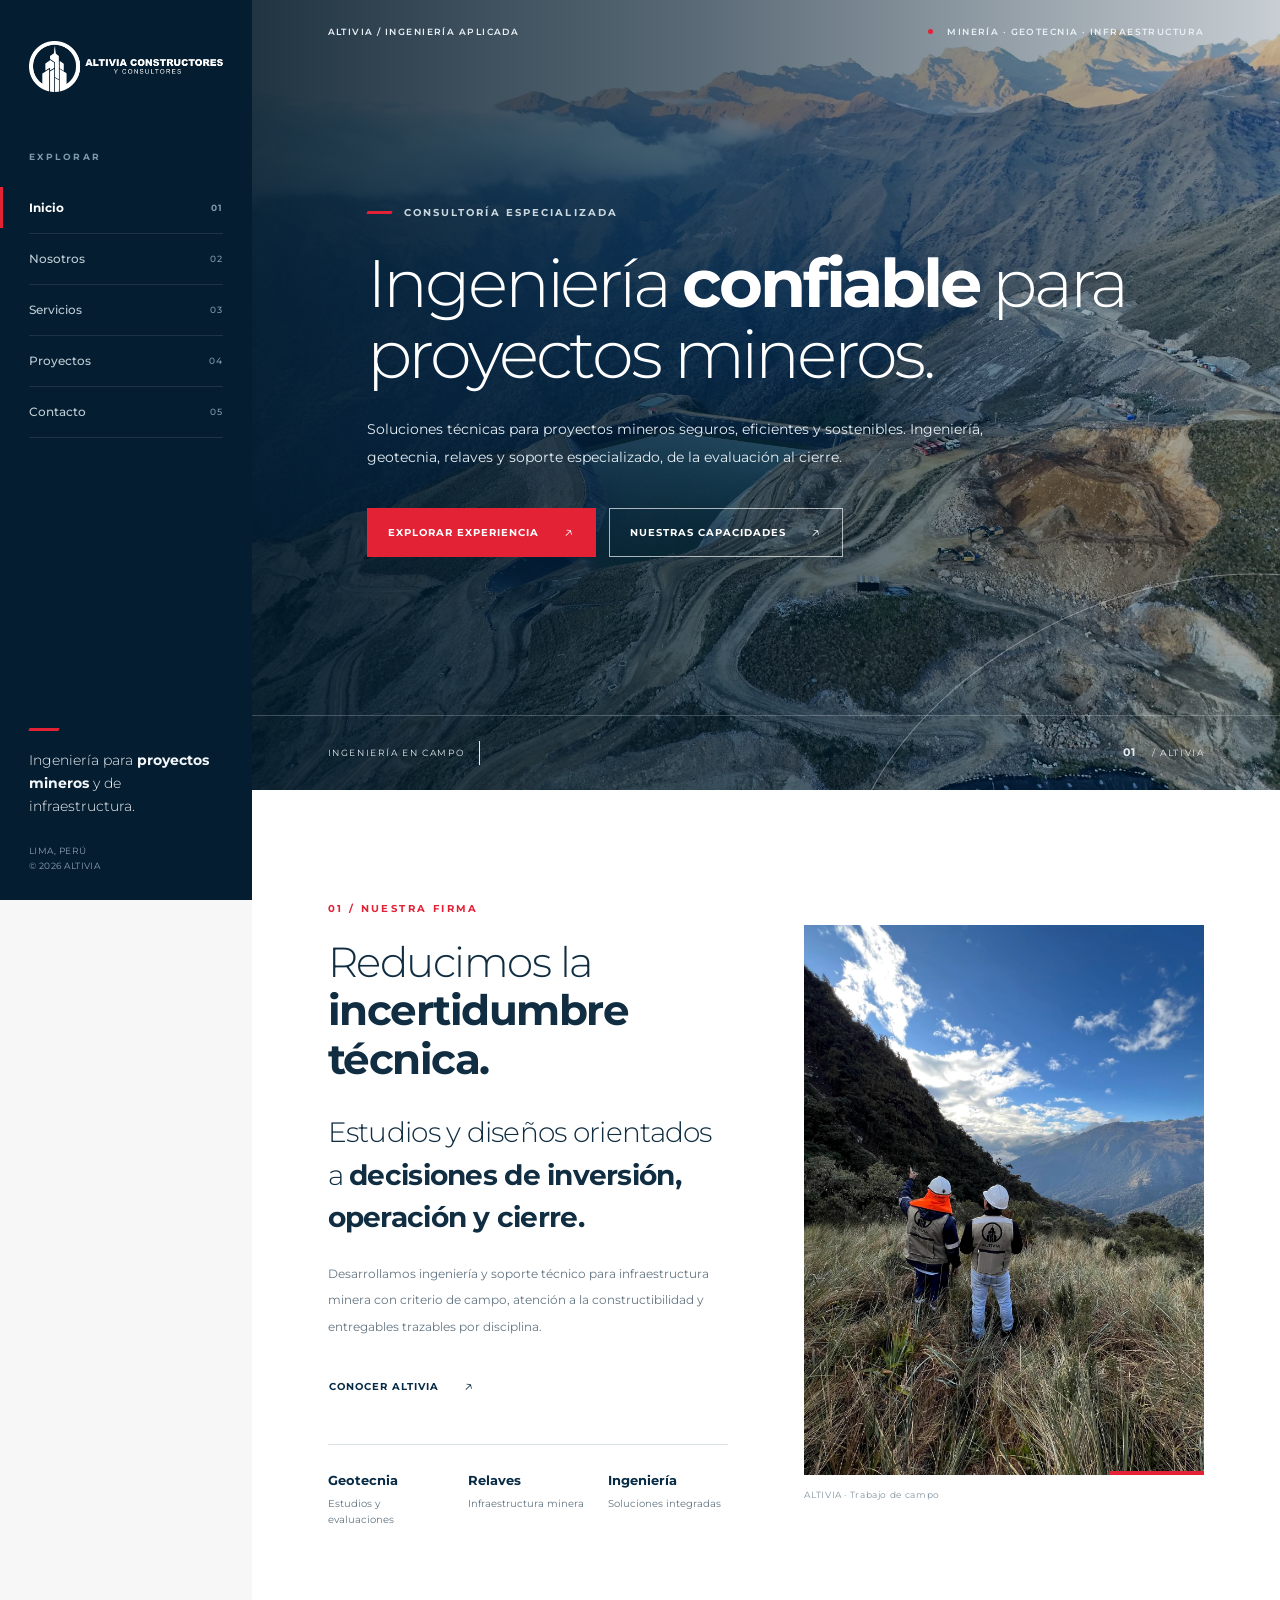
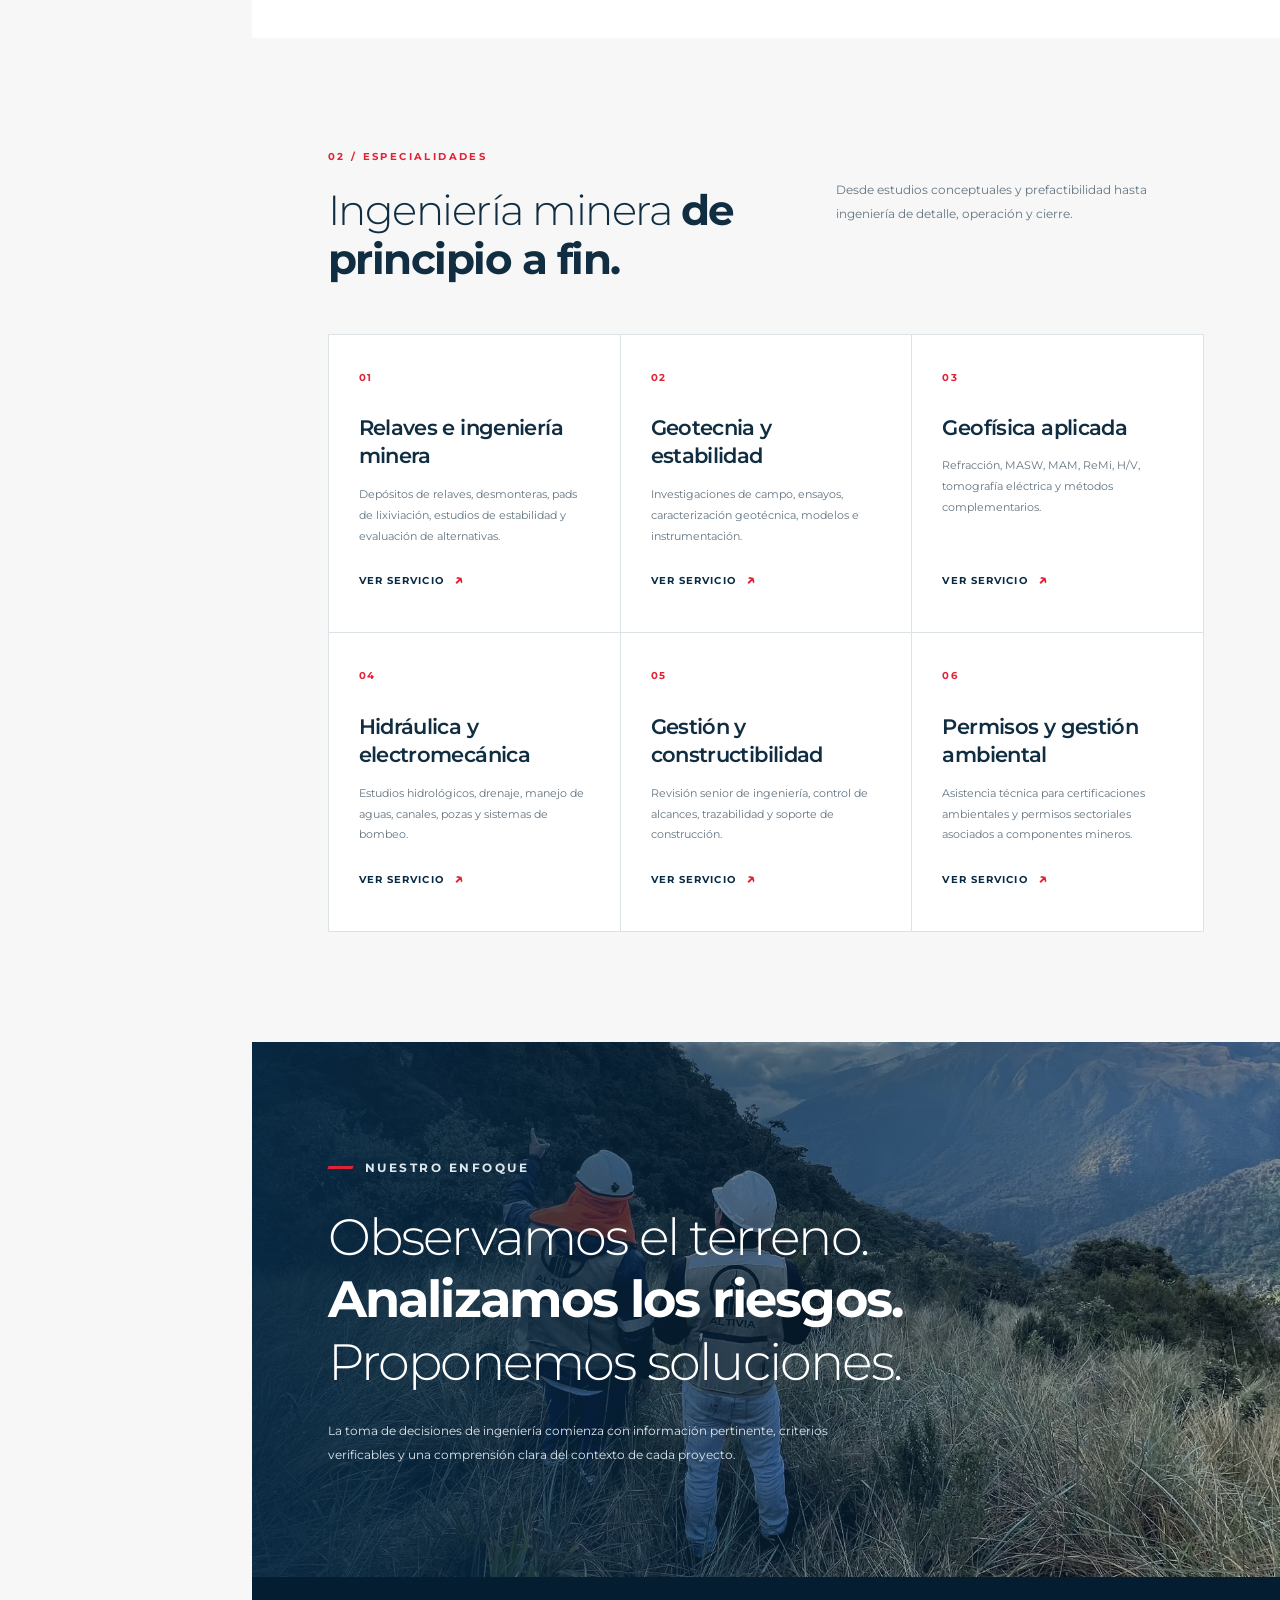
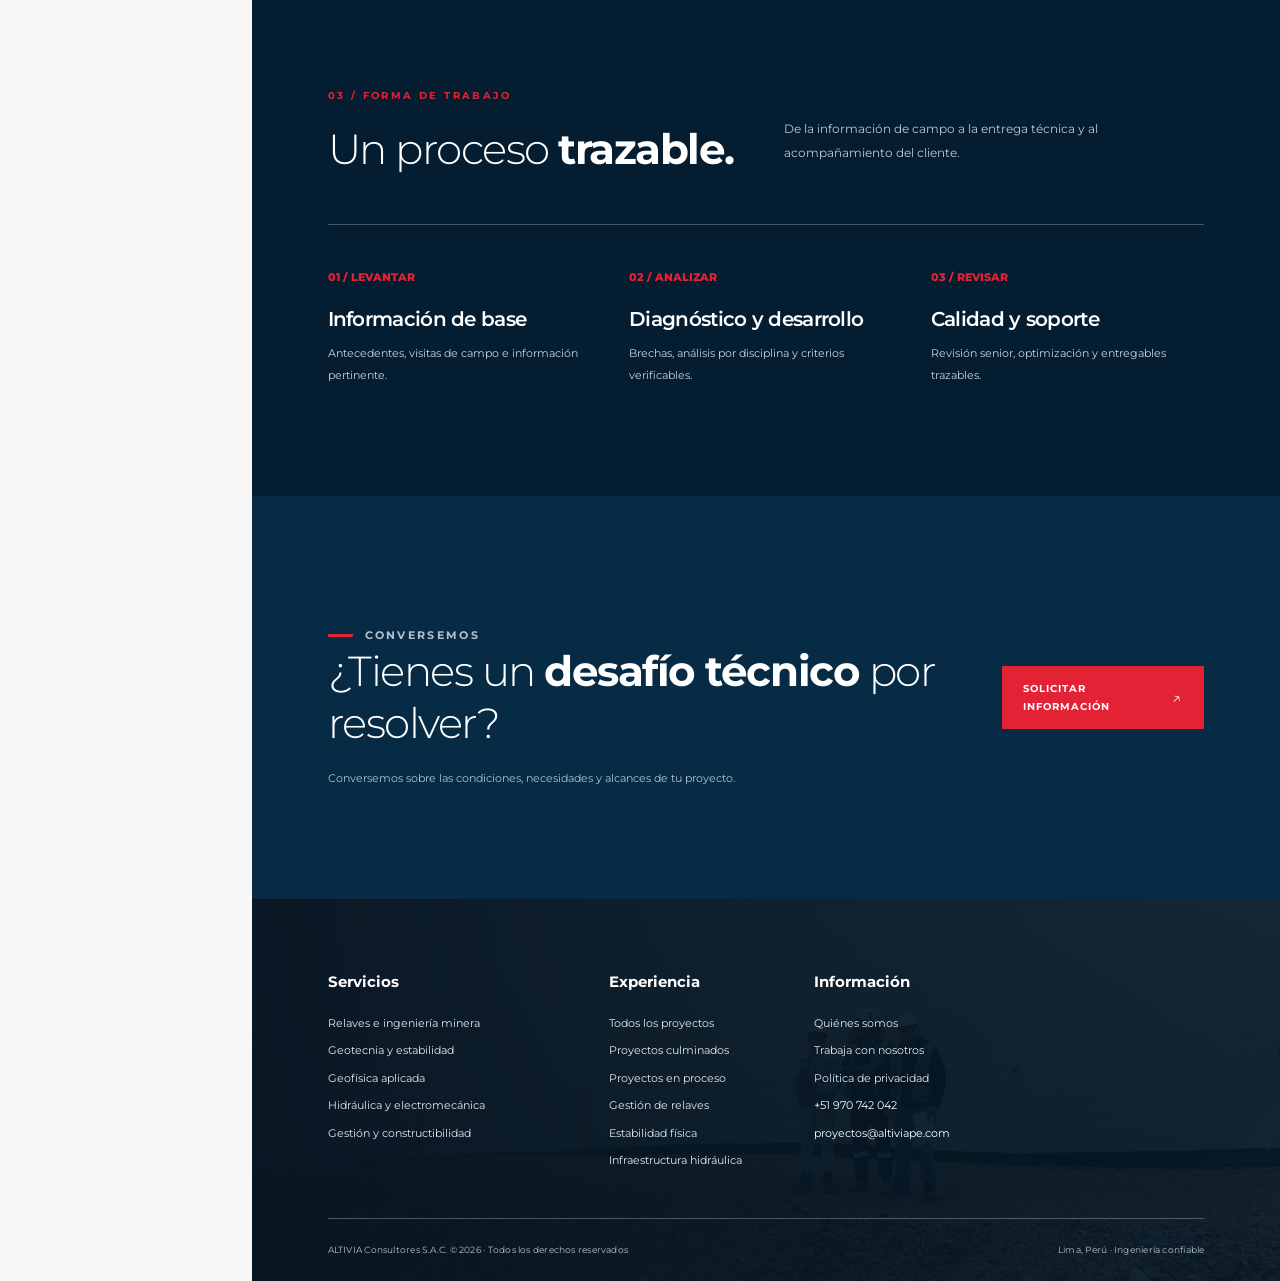
==== commit 98b1e080: "Add files via upload" ====
--- a/index.html
+++ b/index.html
@@ -1,10 +1,10 @@
 <!DOCTYPE html>
-<html lang="es"><head><meta charset="utf-8"/><meta content="width=device-width,initial-scale=1" name="viewport"/><meta content="#061e30" name="theme-color"/><meta content="Ingeniería y consultoría para minería, geotecnia, relaves e infraestructura. ALTIVIA, Lima, Perú." name="description"/><meta content="website" property="og:type"/><meta content="ALTIVIA | Ingeniería y consultoría minera" property="og:title"/><meta content="Ingeniería y consultoría para minería, geotecnia, relaves e infraestructura. ALTIVIA, Lima, Perú." property="og:description"/><meta content="assets/img/aerial-relaves.webp" property="og:image"/><title>ALTIVIA | Ingeniería y consultoría minera</title><link href="favicon.png" rel="icon" type="image/png"/><link href="apple-touch-icon.png" rel="apple-touch-icon"/><link href="https://fonts.googleapis.com" rel="preconnect"/><link crossorigin="" href="https://fonts.gstatic.com" rel="preconnect"/><link href="assets/css/styles.css?v=4" rel="stylesheet"/></head><body><div class="layout"><a class="skip" href="#contenido">Saltar al contenido</a>
+<html lang="es"><head><meta charset="utf-8"/><meta content="width=device-width,initial-scale=1" name="viewport"/><meta content="#061e30" name="theme-color"/><meta content="Ingeniería y consultoría para minería, geotecnia, relaves e infraestructura. ALTIVIA, Lima, Perú." name="description"/><meta content="website" property="og:type"/><meta content="ALTIVIA | Ingeniería y consultoría minera" property="og:title"/><meta content="Ingeniería y consultoría para minería, geotecnia, relaves e infraestructura. ALTIVIA, Lima, Perú." property="og:description"/><meta content="assets/img/aerial-relaves.webp" property="og:image"/><title>ALTIVIA | Ingeniería y consultoría minera</title><link href="favicon.png" rel="icon" type="image/png"/><link href="apple-touch-icon.png" rel="apple-touch-icon"/><link href="https://fonts.googleapis.com" rel="preconnect"/><link crossorigin="" href="https://fonts.gstatic.com" rel="preconnect"/><link href="assets/css/styles.css?v=30" rel="stylesheet"/></head><body><div class="layout"><a class="skip" href="#contenido">Saltar al contenido</a>
 <header class="mobile-header"><a aria-label="ALTIVIA, ir al inicio" class="mobile-logo" href="index.html"><img src="assets/img/logo-horizontal-oficial.png" alt="ALTIVIA Constructores y Consultores" width="186" height="49" decoding="async"/></a><button aria-controls="main-sidebar" aria-expanded="false" aria-label="Abrir navegación" class="mobile-nav-trigger" id="mobile-menu" type="button"><span aria-hidden="true" class="burger-icon"><i></i><i></i><i></i></span></button></header>
 <div aria-hidden="true" class="mobile-scrim" id="mobile-scrim"></div>
 <aside aria-label="Navegación principal" class="sidebar" id="main-sidebar"><a aria-label="ALTIVIA - Inicio" class="brand" href="index.html"><img alt="ALTIVIA Constructores y Consultores" class="brand-img" height="52" src="assets/img/logo-horizontal-oficial.png" width="198" decoding="async"/></a><div class="sidebar-lab">Explorar</div><nav class="site-nav"><a aria-current="page" class="nav-link current" href="index.html"><span>Inicio</span><span class="nav-no">01</span></a><a class="nav-link" href="nosotros.html"><span>Nosotros</span><span class="nav-no">02</span></a><a class="nav-link" href="servicios.html"><span>Servicios</span><span class="nav-no">03</span></a><a class="nav-link" href="proyectos.html"><span>Proyectos</span><span class="nav-no">04</span></a><a class="nav-link" href="contacto.html"><span>Contacto</span><span class="nav-no">05</span></a></nav><div class="sidebar-bottom"><span class="side-line"></span><p class="side-tagline">Ingeniería para <strong>proyectos mineros</strong> y de infraestructura.</p><p class="side-small">LIMA, PERÚ<br/>© <span id="year">2026</span> ALTIVIA</p></div></aside><main class="main" id="contenido"><section class="hero"><div class="top-rail"><span>ALTIVIA / Ingeniería aplicada</span><span class="top-right"><i class="top-dot"></i> Minería · geotecnia · infraestructura</span></div><div class="hero-content wrap page-inner"><p class="eyebrow">Consultoría especializada</p><h1>Ingeniería <strong>confiable</strong> para proyectos mineros.</h1><p class="hero-desc">Soluciones técnicas para proyectos mineros seguros, eficientes y sostenibles. Ingeniería, geotecnia, relaves y soporte especializado, de la evaluación al cierre.</p><div class="btn-row"><a class="button" href="proyectos.html">Explorar experiencia <span aria-hidden="true" class="arrow">↗</span></a><a class="button button-outline" href="servicios.html">Nuestras capacidades <span aria-hidden="true" class="arrow">↗</span></a></div></div><div class="hero-footer"><span class="scroll-indicator">Ingeniería en campo</span><span class="hero-index"><strong>01</strong> / ALTIVIA</span></div></section>
 <section class="section section-white wrap"><div class="page-inner two-col"><div><p class="section-kicker">01 / Nuestra firma</p><h2 class="section-title" style="margin-bottom:27px">Reducimos la <strong>incertidumbre técnica.</strong></h2><p class="lead">Estudios y diseños orientados a <strong>decisiones de inversión, operación y cierre.</strong></p><p class="bodycopy" style="margin-top:23px">Desarrollamos ingeniería y soporte técnico para infraestructura minera con criterio de campo, atención a la constructibilidad y entregables trazables por disciplina.</p><a class="button button-text" href="nosotros.html" style="margin-top:22px">Conocer ALTIVIA <span class="arrow">↗</span></a><div class="mini-metrics"><div class="mini-metric"><strong>Geotecnia</strong><span>Estudios y evaluaciones</span></div><div class="mini-metric"><strong>Relaves</strong><span>Infraestructura minera</span></div><div class="mini-metric"><strong>Ingeniería</strong><span>Soluciones integradas</span></div></div></div><div><div class="photo-frame about-photo"><img alt="Dos profesionales de ALTIVIA observando un paisaje de montaña" height="960" loading="lazy" src="assets/img/equipo-en-campo.webp" width="720"/></div><p class="photo-credit">ALTIVIA · Trabajo de campo</p></div></div></section>
 <section class="section section-pale wrap"><div class="page-inner"><div class="section-head"><div><p class="section-kicker">02 / Especialidades</p><h2 class="section-title">Ingeniería minera <strong>de principio a fin.</strong></h2></div><p class="section-intro">Desde estudios conceptuales y prefactibilidad hasta ingeniería de detalle, operación y cierre.</p></div><div class="service-list"><article class="service"><span class="service-num">01</span><h3>Relaves e ingeniería minera</h3><p>Depósitos de relaves, desmonteras, pads de lixiviación, estudios de estabilidad y evaluación de alternativas.</p><a class="micro-link" href="servicios.html#servicio-1">Ver servicio</a></article><article class="service"><span class="service-num">02</span><h3>Geotecnia y estabilidad</h3><p>Investigaciones de campo, ensayos, caracterización geotécnica, modelos e instrumentación.</p><a class="micro-link" href="servicios.html#servicio-2">Ver servicio</a></article><article class="service"><span class="service-num">03</span><h3>Geofísica aplicada</h3><p>Refracción, MASW, MAM, ReMi, H/V, tomografía eléctrica y métodos complementarios.</p><a class="micro-link" href="servicios.html#servicio-3">Ver servicio</a></article><article class="service"><span class="service-num">04</span><h3>Hidráulica y electromecánica</h3><p>Estudios hidrológicos, drenaje, manejo de aguas, canales, pozas y sistemas de bombeo.</p><a class="micro-link" href="servicios.html#servicio-4">Ver servicio</a></article><article class="service"><span class="service-num">05</span><h3>Gestión y constructibilidad</h3><p>Revisión senior de ingeniería, control de alcances, trazabilidad y soporte de construcción.</p><a class="micro-link" href="servicios.html#servicio-5">Ver servicio</a></article><article class="service"><span class="service-num">06</span><h3>Permisos y gestión ambiental</h3><p>Asistencia técnica para certificaciones ambientales y permisos sectoriales asociados a componentes mineros.</p><a class="micro-link" href="servicios.html#servicio-6">Ver servicio</a></article></div></div></section>
 <section class="image-band wrap"><div class="page-inner" style="width:100%"><div class="band-body"><p class="eyebrow">Nuestro enfoque</p><h2>Observamos el terreno.<br/><strong>Analizamos los riesgos.</strong><br/>Proponemos soluciones.</h2><p>La toma de decisiones de ingeniería comienza con información pertinente, criterios verificables y una comprensión clara del contexto de cada proyecto.</p></div></div></section>
-<section class="section section-white wrap"><div class="page-inner"><div class="section-head"><div><p class="section-kicker">03 / Proyectos seleccionados</p><h2 class="section-title">Experiencia que <strong>respalda decisiones.</strong></h2></div><a class="button button-text" href="proyectos.html">Ver portafolio <span class="arrow">↗</span></a></div><div class="portfolio-stats"><div><strong>07</strong><span>proyectos seleccionados</span></div><div><strong>05</strong><span>clientes</span></div><div><strong>03</strong><span>regiones del Perú</span></div></div><div class="project-grid"><article aria-label="Ver detalle de Trade-off de relaveras, canteras y desmonteras" class="project-card" data-areas="Puka Mani E.I.R.L. UM Betaspata · Yanahuaya, Sandia, Puno" data-category="relaves" data-client="Puka Mani E.I.R.L." data-credit="Fotografía de reconocimiento del brochure ALTIVIA" data-description="Evaluación de alternativas de disposición de relaves y desmonte, identificación de canteras y definición conceptual de soluciones para la continuidad operativa de la UM Betaspata." data-label="Trade-off · ingeniería conceptual" data-location="UM Betaspata · Yanahuaya, Sandia, Puno" data-tasks="Diagnóstico y preselección de alternativas|Evaluación multicriterio (MCDA), CAPEX, OPEX y riesgos|Desarrollo conceptual de Cerro Lurini 4, Cantera 7 y Desmontera 1|Modelos geotécnicos, estabilidad, accesos e hidráulica" data-title="Trade-off de relaveras, canteras y desmonteras" role="button" tabindex="0"><div class="project-media"><img alt="Imagen del proyecto Trade-off de relaveras, canteras y desmonteras" height="790" loading="lazy" src="assets/img/proyecto-01-brochure.webp" width="1098"/><span class="project-chip">Trade-off · ingeniería conceptual</span></div><div class="project-content"><p class="project-sub">UM Betaspata · Yanahuaya, Sandia, Puno</p><h3>Trade-off de relaveras, canteras y desmonteras</h3><p class="project-client">Puka Mani E.I.R.L.</p><span class="project-link">Ver alcance técnico <span aria-hidden="true" class="arrow">↗</span></span></div></article><article aria-label="Ver detalle de Efectividad de la gestión de relaves y desmontes" class="project-card" data-areas="Cori Puno S.R.L. UM Untuca · Quiaca, Sandia, Puno" data-category="relaves" data-client="Cori Puno S.R.L." data-credit="Imagen satelital: Google Earth, según brochure ALTIVIA" data-description="Evaluación de controles de riesgo, procedimientos y concordancia con el diseño aprobado en cinco instalaciones: dos depósitos de relaves y tres de desmonte." data-label="Gestión de instalaciones" data-location="UM Untuca · Quiaca, Sandia, Puno" data-tasks="Revisión de ingenierías, manuales y matrices de riesgo|Inspecciones e identificación de brechas|Programas de monitoreo geotécnico para cinco depósitos|Planes de gestión para dos instalaciones de relaves" data-title="Efectividad de la gestión de relaves y desmontes" role="button" tabindex="0"><div class="project-media"><img alt="Imagen del proyecto Efectividad de la gestión de relaves y desmontes" height="790" loading="lazy" src="assets/img/proyecto-02-brochure.webp" width="1098"/><span class="project-chip">Gestión de instalaciones</span></div><div class="project-content"><p class="project-sub">UM Untuca · Quiaca, Sandia, Puno</p><h3>Efectividad de la gestión de relaves y desmontes</h3><p class="project-client">Cori Puno S.R.L.</p><span class="project-link">Ver alcance técnico <span aria-hidden="true" class="arrow">↗</span></span></div></article><article aria-label="Ver detalle de Estabilidad física de relaves N.º 01 y N.º 02" class="project-card" data-areas="Consorcio Minero Horizonte S.R.L. UM Puka Mani · Puno" data-category="geotecnia" data-client="Consorcio Minero Horizonte S.R.L." data-credit="Imagen satelital: Google Earth, según brochure ALTIVIA" data-description="Actualización de estudios de estabilidad de dos depósitos de relaves sobre la base de información geológica, geotécnica, topográfica, sísmica e instrumental." data-label="Estabilidad física · relaves" data-location="UM Puka Mani · Puno" data-tasks="Revisión de geometrías, propiedades e instrumentación|Adecuación de modelos y selección de secciones críticas|Análisis estático, pseudoestático y post-sísmico|Umbrales de alerta y gobernanza del monitoreo" data-title="Estabilidad física de relaves N.º 01 y N.º 02" role="button" tabindex="0"><div class="project-media"><img alt="Imagen del proyecto Estabilidad física de relaves N.º 01 y N.º 02" height="790" loading="lazy" src="assets/img/proyecto-03-brochure.webp" width="1098"/><span class="project-chip">Estabilidad física · relaves</span></div><div class="project-content"><p class="project-sub">UM Puka Mani · Puno</p><h3>Estabilidad física de relaves N.º 01 y N.º 02</h3><p class="project-client">Consorcio Minero Horizonte S.R.L.</p><span class="project-link">Ver alcance técnico <span aria-hidden="true" class="arrow">↗</span></span></div></article></div><p class="footnote" style="margin-top:22px">Galería fotográfica de actividades técnicas. Las fichas comerciales de proyectos podrán incorporarse tras su validación.</p></div></section>
-<section class="section section-dark wrap"><div class="page-inner"><div class="section-head"><div><p class="section-kicker">04 / Forma de trabajo</p><h2 class="section-title">Un proceso <strong>trazable.</strong></h2></div><p class="section-intro">De la información de campo a la entrega técnica y al acompañamiento del cliente.</p></div><div class="values-grid"><div class="value"><span class="value-no">01 / LEVANTAR</span><h3 class="value-title">Información de base</h3><p>Antecedentes, visitas de campo e información pertinente.</p></div><div class="value"><span class="value-no">02 / ANALIZAR</span><h3 class="value-title">Diagnóstico y desarrollo</h3><p>Brechas, análisis por disciplina y criterios verificables.</p></div><div class="value"><span class="value-no">03 / REVISAR</span><h3 class="value-title">Calidad y soporte</h3><p>Revisión senior, optimización y entregables trazables.</p></div></div></div></section><section class="section cta wrap"><div class="page-inner cta-inner"><div><p class="eyebrow">Conversemos</p><h2>¿Tienes un <strong>desafío técnico</strong> por resolver?</h2><p>Conversemos sobre las condiciones, necesidades y alcances de tu proyecto.</p></div><a class="button" href="contacto.html">Solicitar información <span aria-hidden="true" class="arrow">↗</span></a></div></section><footer class="footer footer-pro wrap" role="contentinfo"><div class="page-inner"><div class="footer-columns"><div class="footer-column footer-company"><a class="footer-logo" href="index.html"><img alt="ALTIVIA Constructores y Consultores" height="94" src="assets/img/logo-pie-oficial.png" width="196" loading="lazy" decoding="async"/></a><p>Consultoría de ingeniería para minería e infraestructura. <strong>Reducimos la incertidumbre técnica</strong> para respaldar decisiones de inversión, operación y cierre.</p><p class="footer-values">Responsabilidad · Precisión · Compromiso · Integridad</p></div><div class="footer-column"><h3>Servicios</h3><a href="servicios.html#servicio-1">Relaves e ingeniería minera</a><a href="servicios.html#servicio-2">Geotecnia y estabilidad</a><a href="servicios.html#servicio-3">Geofísica aplicada</a><a href="servicios.html#servicio-4">Hidráulica y electromecánica</a><a href="servicios.html#servicio-5">Gestión y constructibilidad</a></div><div class="footer-column"><h3>Experiencia</h3><a href="proyectos.html">Proyectos seleccionados</a><a href="proyectos.html?categoria=relaves">Gestión de relaves</a><a href="proyectos.html?categoria=geotecnia">Estabilidad física</a><a href="proyectos.html?categoria=agua">Infraestructura hidráulica</a></div><div class="footer-column"><h3>Información</h3><a href="nosotros.html">Quiénes somos</a><a href="mailto:proyectos@altiviape.com?subject=Postulaci%C3%B3n%20ALTIVIA">Trabaja con nosotros</a><a href="privacidad.html">Política de privacidad</a><h3 class="footer-contact-title">Contacto</h3><a class="footer-contact-link" href="tel:+51970742042">+51 970 742 042</a><a class="footer-contact-link" href="mailto:proyectos@altiviape.com">proyectos@altiviape.com</a></div></div><div class="footer-bottom"><span>ALTIVIA Consultores S.A.C. © <span class="footer-year">2026</span> · Todos los derechos reservados</span><span>Lima, Perú · Ingeniería confiable</span></div></div></footer></main></div><div class="modal-overlay" hidden="" id="project-modal" role="presentation"><div aria-labelledby="modal-title" aria-modal="true" class="modal" role="dialog"><img alt="" class="modal-photo" id="modal-image" src="assets/img/aerial-relaves.webp"/><div class="modal-body"><p class="eyebrow" id="modal-category">Registro</p><h2 id="modal-title">Registro técnico</h2><p id="modal-description"></p><p class="modal-label">Actividades relacionadas</p><ul id="modal-list"></ul><div class="fine-rule"></div><p class="footnote">Las fotografías representan experiencias de campo. Los alcances y referencias comerciales deberán validarse antes de su difusión pública.</p><a class="button button-navy" href="contacto.html" style="margin-top:25px">Conversemos <span aria-hidden="true" class="arrow">↗</span></a></div><button aria-label="Cerrar detalles" class="modal-close" type="button">×</button></div></div><script defer="" src="assets/js/config.js?v=3"></script><script defer="" src="assets/js/main.js?v=3"></script></body></html>+
+<section class="section section-dark wrap"><div class="page-inner"><div class="section-head"><div><p class="section-kicker">03 / Forma de trabajo</p><h2 class="section-title">Un proceso <strong>trazable.</strong></h2></div><p class="section-intro">De la información de campo a la entrega técnica y al acompañamiento del cliente.</p></div><div class="values-grid"><div class="value"><span class="value-no">01 / LEVANTAR</span><h3 class="value-title">Información de base</h3><p>Antecedentes, visitas de campo e información pertinente.</p></div><div class="value"><span class="value-no">02 / ANALIZAR</span><h3 class="value-title">Diagnóstico y desarrollo</h3><p>Brechas, análisis por disciplina y criterios verificables.</p></div><div class="value"><span class="value-no">03 / REVISAR</span><h3 class="value-title">Calidad y soporte</h3><p>Revisión senior, optimización y entregables trazables.</p></div></div></div></section><section class="section cta wrap"><div class="page-inner cta-inner"><div><p class="eyebrow">Conversemos</p><h2>¿Tienes un <strong>desafío técnico</strong> por resolver?</h2><p>Conversemos sobre las condiciones, necesidades y alcances de tu proyecto.</p></div><a class="button" href="contacto.html">Solicitar información <span aria-hidden="true" class="arrow">↗</span></a></div></section><footer class="footer footer-pro wrap" role="contentinfo"><div class="page-inner"><div class="footer-columns"><div class="footer-column"><h3>Servicios</h3><a href="servicios.html#servicio-1">Relaves e ingeniería minera</a><a href="servicios.html#servicio-2">Geotecnia y estabilidad</a><a href="servicios.html#servicio-3">Geofísica aplicada</a><a href="servicios.html#servicio-4">Hidráulica y electromecánica</a><a href="servicios.html#servicio-5">Gestión y constructibilidad</a></div><div class="footer-column"><h3>Experiencia</h3><a href="proyectos.html">Todos los proyectos</a><a href="proyectos.html?estado=culminado">Proyectos culminados</a><a href="proyectos.html?estado=en-proceso">Proyectos en proceso</a><a href="proyectos.html?categoria=relaves">Gestión de relaves</a><a href="proyectos.html?categoria=geotecnia">Estabilidad física</a><a href="proyectos.html?categoria=agua">Infraestructura hidráulica</a></div><div class="footer-column"><h3>Información</h3><a href="nosotros.html">Quiénes somos</a><a href="mailto:proyectos@altiviape.com?subject=Postulaci%C3%B3n%20ALTIVIA">Trabaja con nosotros</a><a href="privacidad.html">Política de privacidad</a><a class="footer-contact-link" href="tel:+51970742042">+51 970 742 042</a><a class="footer-contact-link" href="mailto:proyectos@altiviape.com">proyectos@altiviape.com</a></div></div><div class="footer-bottom"><span>ALTIVIA Consultores S.A.C. © <span class="footer-year">2026</span> · Todos los derechos reservados</span><span>Lima, Perú · Ingeniería confiable</span></div></div></footer></main></div><div class="modal-overlay" hidden="" id="project-modal" role="presentation"><div aria-labelledby="modal-title" aria-modal="true" class="modal" role="dialog"><img alt="" class="modal-photo" id="modal-image" src="assets/img/aerial-relaves.webp"/><div class="modal-body"><p class="eyebrow" id="modal-category">Registro</p><h2 id="modal-title">Registro técnico</h2><p id="modal-description"></p><p class="modal-label">Actividades relacionadas</p><ul id="modal-list"></ul><div class="fine-rule"></div><p class="footnote">Las fotografías representan experiencias de campo. Los alcances y referencias comerciales deberán validarse antes de su difusión pública.</p><a class="button button-navy" href="contacto.html" style="margin-top:25px">Conversemos <span aria-hidden="true" class="arrow">↗</span></a></div><button aria-label="Cerrar detalles" class="modal-close" type="button">×</button></div></div><script defer="" src="assets/js/config.js?v=30"></script><script defer="" src="assets/js/main.js?v=30"></script></body></html>
--- a/assets/css/styles.css
+++ b/assets/css/styles.css
@@ -65,3 +65,22 @@
 @media(max-width:900px){.experts-grid{grid-template-columns:repeat(3,minmax(0,1fr))}.footer-pro .footer-columns{grid-template-columns:repeat(2,minmax(0,1fr))}}
 @media(max-width:620px){.experts-grid{grid-template-columns:repeat(2,minmax(0,1fr));gap:16px}.expert-info h3{font-size:15px}.expert-bio{font-size:10px}.expert-role{font-size:9px}.portfolio-stats{gap:12px;padding:18px 0 22px}.portfolio-stats div{flex-direction:column;gap:3px;align-items:start}.portfolio-stats span{font-size:8px}.portfolio-stats strong{font-size:32px}.phase-strip{display:grid;grid-template-columns:repeat(2,minmax(0,1fr))}.phase-strip>span{min-width:0}.phase-strip>span:nth-child(2n){border-right:0}.footer.footer-pro{padding-top:55px}.footer-pro .footer-columns{grid-template-columns:1fr 1fr;gap:31px 20px}.footer-pro .footer-company{grid-column:1/-1}.footer-pro .footer-bottom{align-items:flex-start;flex-direction:column;gap:6px;margin-top:35px;padding-bottom:27px}.footer-pro .footer-column>a:not(.footer-logo){font-size:10px}.footer-pro .footer-column h3{font-size:13px}.values-four{grid-template-columns:1fr 1fr;gap:18px}.contact-phone-inline{font-size:11px}}
 @media(max-width:380px){.experts-grid{grid-template-columns:1fr 1fr;gap:12px}.expert-info h3{font-size:14px}.footer-pro .footer-columns{grid-template-columns:1fr}.footer-pro .footer-company{grid-column:auto}}
+
+/* ALTIVIA v2.1: aplicación de logotipos oficiales PNG */
+.brand{display:flex;flex-direction:column;align-items:flex-start;width:100%;margin-bottom:57px;}
+.brand-img{display:block;width:194px;max-width:100%;height:auto;min-height:0;aspect-ratio:1821 / 481;object-fit:contain;object-position:left center;}
+.mobile-logo{display:flex;align-items:center;height:100%;min-width:0;max-width:calc(100% - 66px);}
+.mobile-logo img{display:block;width:181px;max-width:100%;height:auto;max-height:53px;object-fit:contain;object-position:left center;}
+.footer-pro .footer-logo{display:inline-flex;align-items:center;width:195px;max-width:100%;margin-bottom:22px;}
+.footer-pro .footer-logo img{display:block;width:100%;max-width:195px;height:auto;aspect-ratio:1475 / 706;object-fit:contain;object-position:left center;}
+@media(max-width:900px){
+ .brand{margin-bottom:44px;}
+ .mobile-header{gap:12px;}
+ .mobile-logo img{width:184px;}
+}
+@media(max-width:380px){
+ .mobile-logo img{width:165px;}
+ .footer-pro .footer-logo{width:178px;}
+}
+
+.modal-visual{display:flex;flex-direction:column;background:#e7edf0}.modal-gallery{display:grid;grid-template-columns:repeat(2,minmax(0,1fr));gap:8px;padding:10px;background:#f0f4f6;border-top:1px solid var(--line)}.modal-thumb{border:1px solid #d5dfe6;padding:0;background:#fff;aspect-ratio:1.35;overflow:hidden;transition:border-color .2s,transform .2s}.modal-thumb img{width:100%;height:100%;object-fit:cover;display:block}.modal-thumb.active,.modal-thumb:hover{border-color:var(--navy);transform:translateY(-1px)}@media(max-width:620px){.modal-visual{display:block}.modal-gallery{grid-template-columns:repeat(2,minmax(0,1fr));padding:8px}.modal-thumb{aspect-ratio:1.2}}
